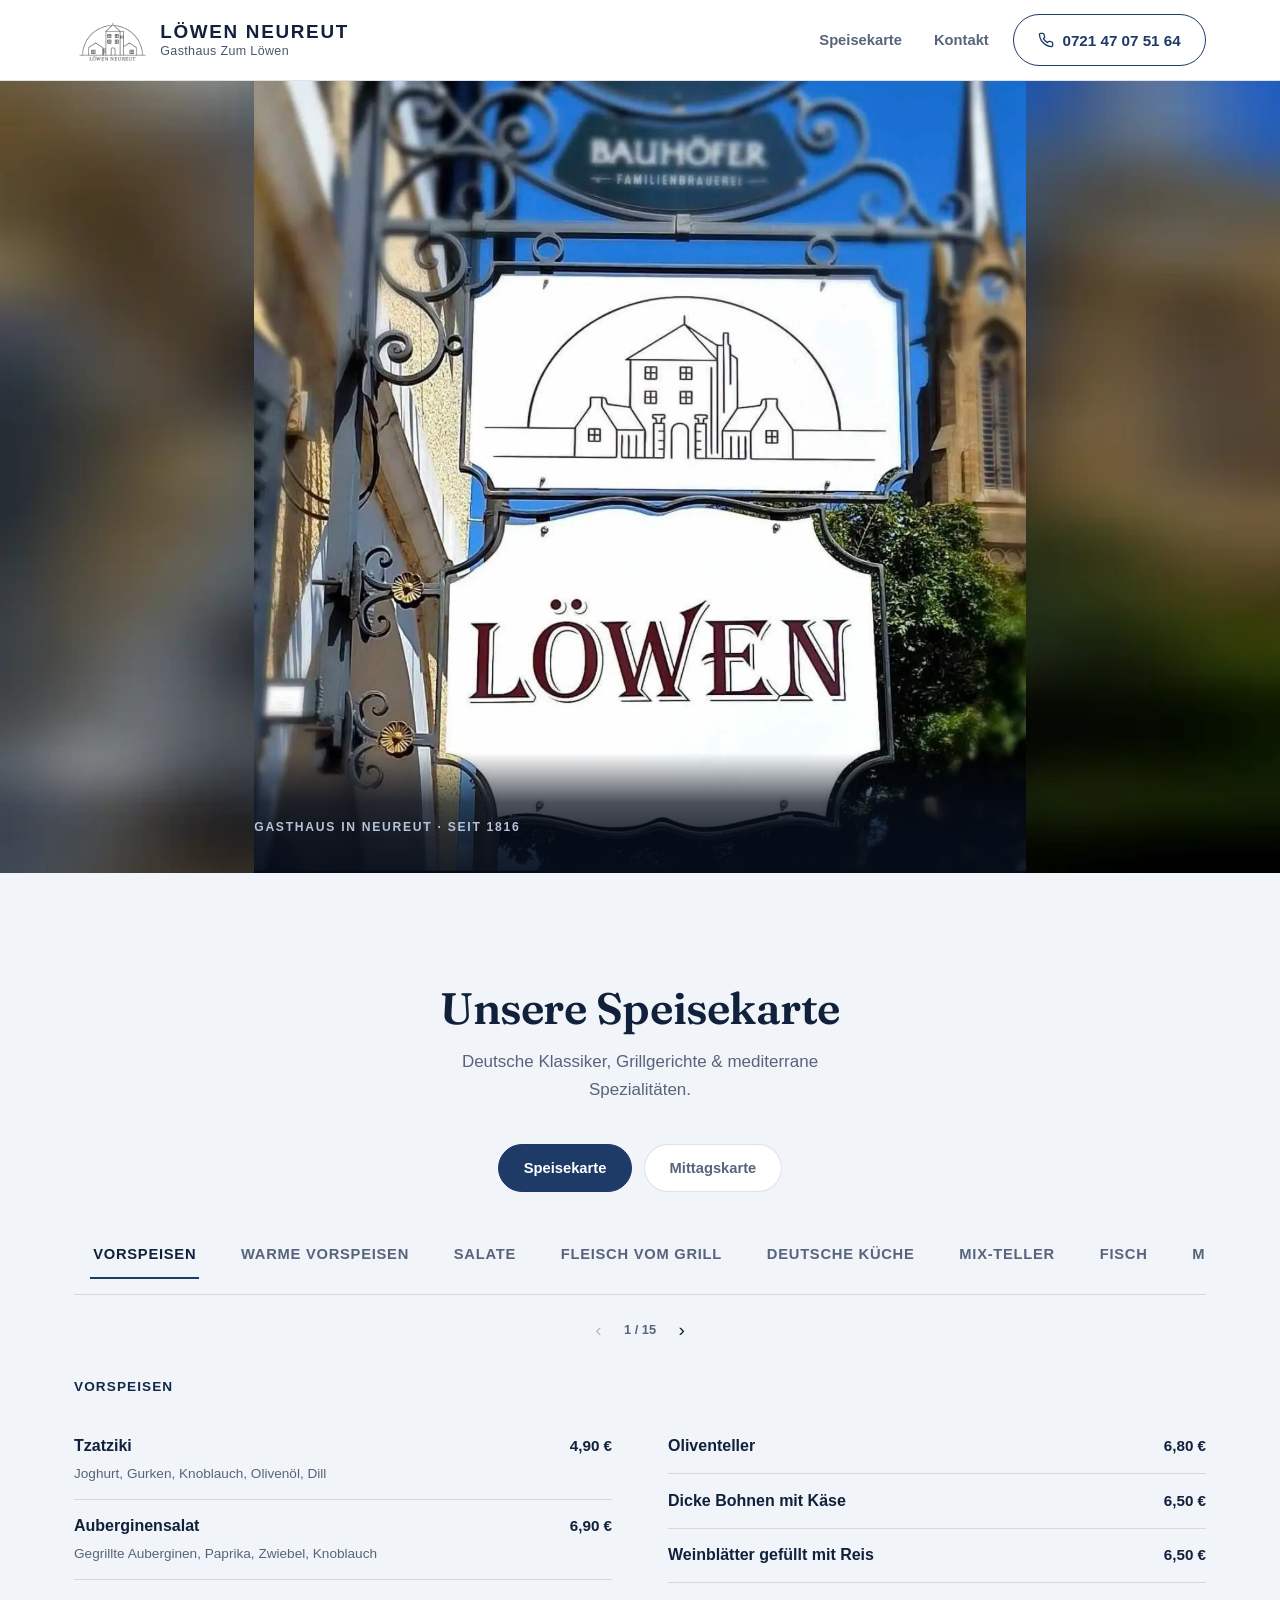
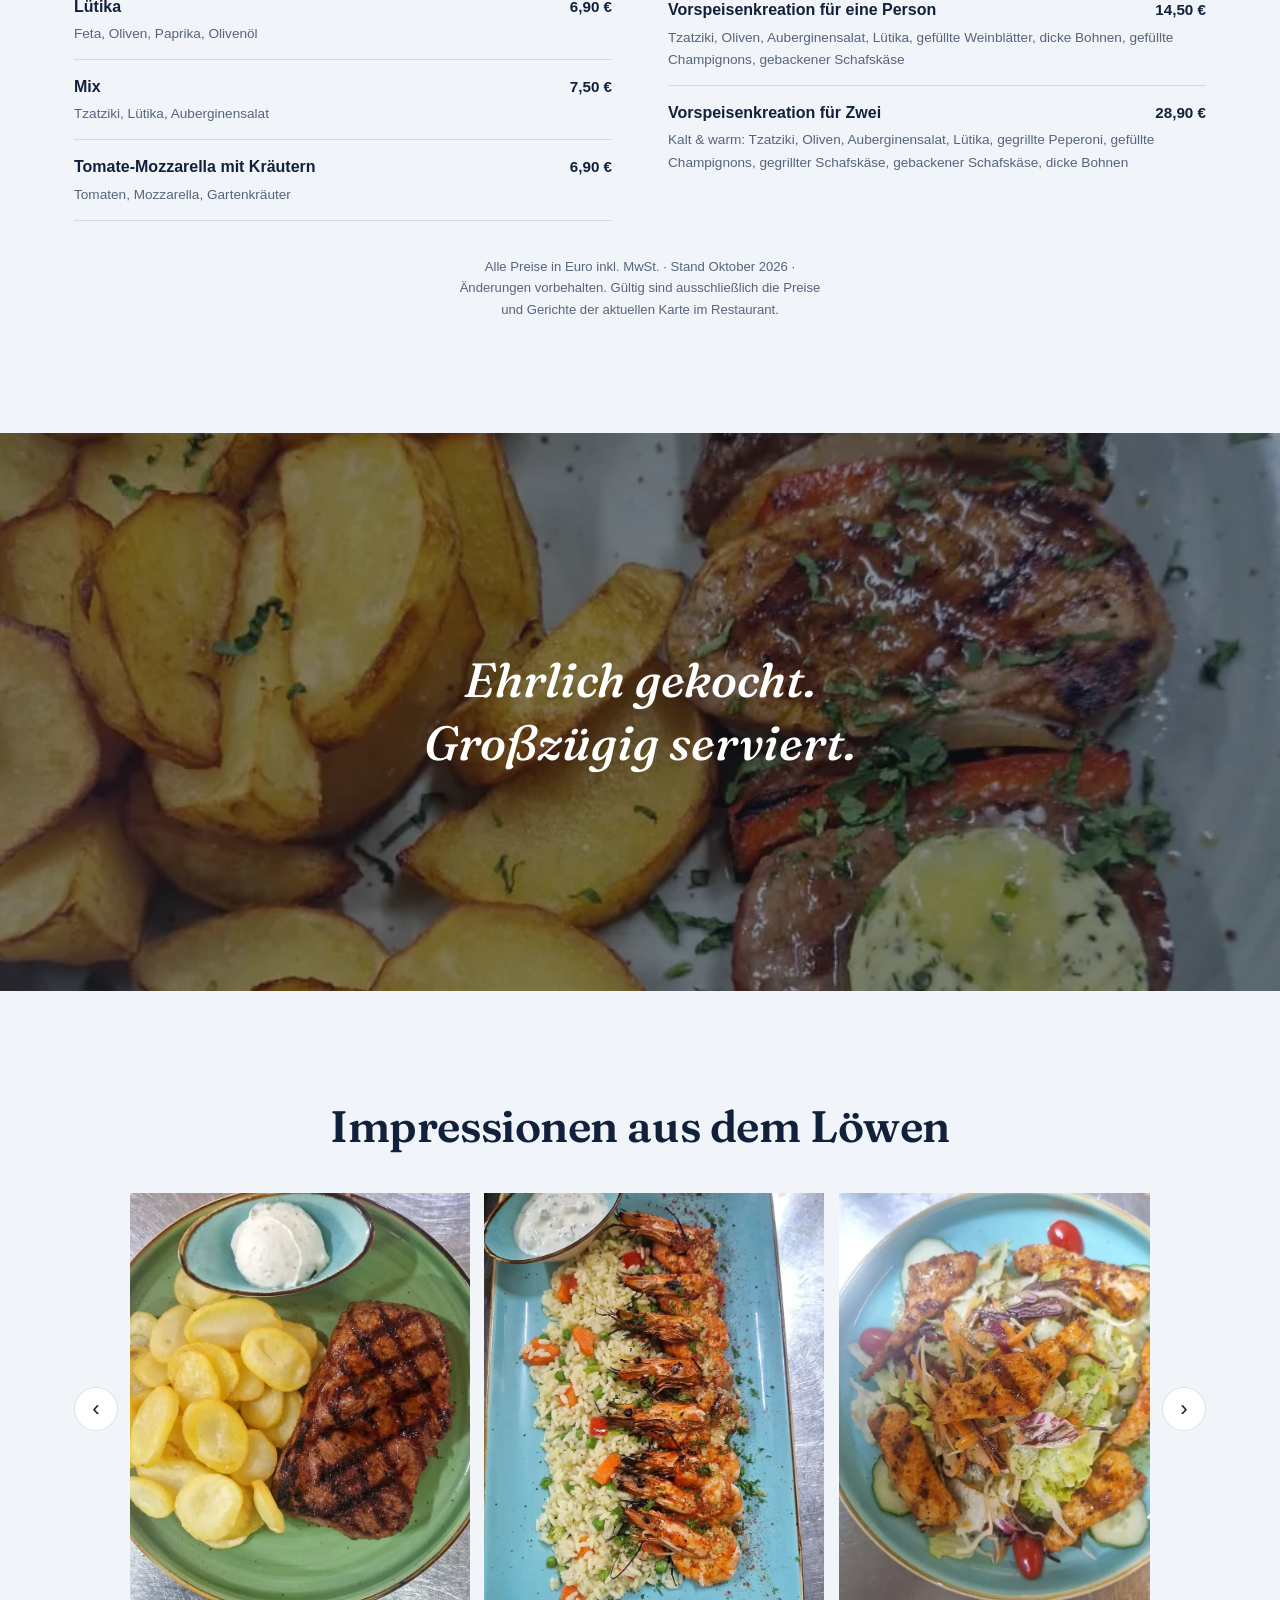
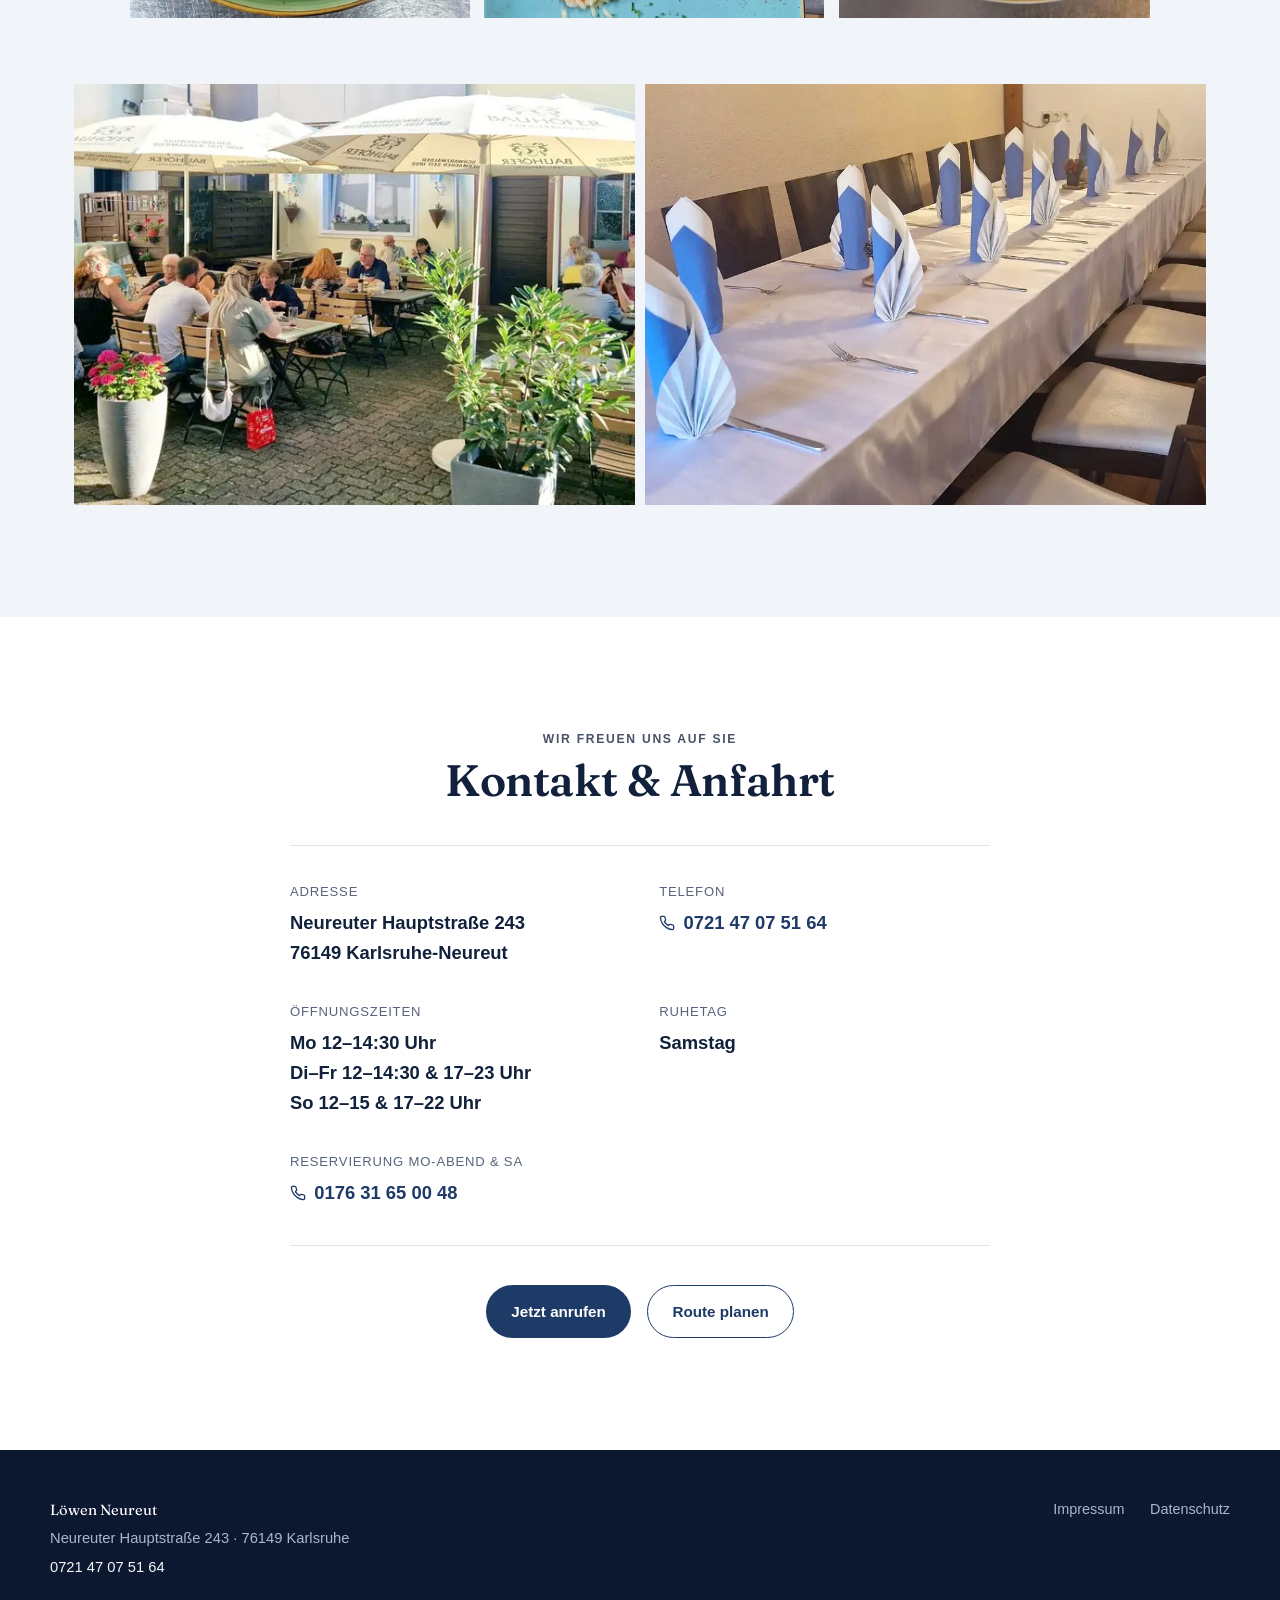
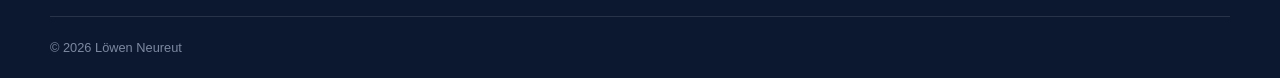
==== index.html @ c8661cd3 "Add private reservation number for Monday evening & Saturday Adds a second contact row in the Kontak" ====
<!doctype html>
<html lang="de">
<head>
<meta charset="UTF-8">
<script>document.documentElement.classList.add('js')</script>
<meta name="viewport" content="width=device-width, initial-scale=1">
<title>Löwen Neureut – Gasthaus Zum Löwen in Karlsruhe</title>
<meta name="description" content="Traditionsgasthaus seit 1816 in Karlsruhe-Neureut: deutsche Hausmannskost & griechisch-mediterrane Grillspezialitäten, gemütlicher Biergarten mit Bauhöfer Bier vom Fass. Neureuter Hauptstraße 243.">
<meta name="theme-color" content="#0b1830">
<meta property="og:type" content="website">
<meta property="og:locale" content="de_DE">
<meta property="og:title" content="Löwen Neureut – Gasthaus Zum Löwen">
<meta property="og:description" content="Traditionsgasthaus seit 1816 in Karlsruhe-Neureut: deutsche Hausmannskost & griechisch-mediterrane Grillspezialitäten.">
<meta property="og:image" content="images/og-image.jpg">
<meta property="og:image:width" content="1200">
<meta property="og:image:height" content="630">
<meta name="twitter:card" content="summary_large_image">
<link rel="icon" href="data:image/svg+xml,%3Csvg xmlns='http://www.w3.org/2000/svg' viewBox='0 0 100 100'%3E%3Ctext y='.9em' font-size='90'%3E%F0%9F%A6%81%3C/text%3E%3C/svg%3E">
<link rel="preload" as="font" type="font/woff2" href="fonts/fraunces-normal.woff2" crossorigin>
<link rel="stylesheet" href="css/style.css">
<script type="application/ld+json">
{
  "@context": "https://schema.org",
  "@type": "Restaurant",
  "name": "Löwen Neureut – Gasthaus Zum Löwen",
  "image": "images/og-image.jpg",
  "servesCuisine": ["German", "Greek", "Mediterranean"],
  "priceRange": "€€",
  "telephone": "+49-721-47075164",
  "address": {
    "@type": "PostalAddress",
    "streetAddress": "Neureuter Hauptstraße 243",
    "postalCode": "76149",
    "addressLocality": "Karlsruhe-Neureut",
    "addressCountry": "DE"
  },
  "openingHoursSpecification": [
    { "@type": "OpeningHoursSpecification", "dayOfWeek": ["Monday"], "opens": "12:00", "closes": "14:30" },
    { "@type": "OpeningHoursSpecification", "dayOfWeek": ["Tuesday","Wednesday","Thursday","Friday"], "opens": "12:00", "closes": "14:30" },
    { "@type": "OpeningHoursSpecification", "dayOfWeek": ["Tuesday","Wednesday","Thursday","Friday"], "opens": "17:00", "closes": "23:00" },
    { "@type": "OpeningHoursSpecification", "dayOfWeek": ["Sunday"], "opens": "12:00", "closes": "15:00" },
    { "@type": "OpeningHoursSpecification", "dayOfWeek": ["Sunday"], "opens": "17:00", "closes": "22:00" }
  ]
}
</script>
</head>
<body>

<a class="skip-link" href="#main">Zum Inhalt springen</a>

<header class="site-header" id="site-header">
  <div class="container header-inner">
    <a href="#top" class="brand">
      <!-- Echtes Logo: images/loewen-neureut-logo.png. Bis es existiert, bleibt
           dieses einfache Löwen-Emblem als Platzhalter sichtbar (js/main.js
           tauscht automatisch, sobald die Datei geladen werden kann). -->
      <span class="logo-mark" id="logo-mark">
        <svg viewBox="0 0 60 60" width="30" height="30" aria-hidden="true">
          <circle cx="30" cy="30" r="26" fill="none" stroke="currentColor" stroke-width="2"/>
          <circle cx="30" cy="30" r="9" fill="currentColor"/>
          <g fill="currentColor">
            <polygon points="30,1 33,10 27,10"/>
            <polygon points="30,59 33,50 27,50"/>
            <polygon points="1,30 10,33 10,27"/>
            <polygon points="59,30 50,33 50,27"/>
            <polygon points="9,9 16,14 12,17"/>
            <polygon points="51,9 44,14 48,17"/>
            <polygon points="9,51 16,46 12,43"/>
            <polygon points="51,51 44,46 48,43"/>
          </g>
        </svg>
      </span>
      <span class="brand-text">
        <span class="brand-name">Löwen Neureut</span>
        <span class="brand-sub">Gasthaus Zum Löwen</span>
      </span>
    </a>
    <nav class="site-nav" aria-label="Hauptnavigation">
      <a href="#speisekarte">Speisekarte</a>
      <a href="#kontakt">Kontakt</a>
    </nav>
    <div class="header-actions">
      <a class="btn btn-outline btn-call" href="tel:+4972147075164">
        <svg viewBox="0 0 24 24" fill="none" stroke="currentColor" stroke-width="2" stroke-linecap="round" stroke-linejoin="round" aria-hidden="true"><path d="M22 16.92v3a2 2 0 0 1-2.18 2 19.79 19.79 0 0 1-8.63-3.07 19.5 19.5 0 0 1-6-6 19.79 19.79 0 0 1-3.07-8.67A2 2 0 0 1 4.11 2h3a2 2 0 0 1 2 1.72c.127.96.361 1.903.7 2.81a2 2 0 0 1-.45 2.11L8.09 9.91a16 16 0 0 0 6 6l1.27-1.27a2 2 0 0 1 2.11-.45c.907.339 1.85.573 2.81.7A2 2 0 0 1 22 16.92z"/></svg>
        0721 47 07 51 64
      </a>
      <button type="button" class="nav-toggle" id="nav-toggle" aria-expanded="false" aria-controls="nav-drawer" aria-label="Menü öffnen">
        <span></span><span></span><span></span>
      </button>
    </div>
  </div>
  <div class="nav-drawer" id="nav-drawer">
    <a href="#speisekarte">Speisekarte</a>
    <a href="#kontakt">Kontakt</a>
    <a class="btn btn-primary" href="tel:+4972147075164">
      <svg viewBox="0 0 24 24" fill="none" stroke="currentColor" stroke-width="2" stroke-linecap="round" stroke-linejoin="round" aria-hidden="true"><path d="M22 16.92v3a2 2 0 0 1-2.18 2 19.79 19.79 0 0 1-8.63-3.07 19.5 19.5 0 0 1-6-6 19.79 19.79 0 0 1-3.07-8.67A2 2 0 0 1 4.11 2h3a2 2 0 0 1 2 1.72c.127.96.361 1.903.7 2.81a2 2 0 0 1-.45 2.11L8.09 9.91a16 16 0 0 0 6 6l1.27-1.27a2 2 0 0 1 2.11-.45c.907.339 1.85.573 2.81.7A2 2 0 0 1 22 16.92z"/></svg>
      0721 47 07 51 64
    </a>
  </div>
</header>

<main id="main">

  <section id="top" class="hero">
    <div class="hero-frame">
      <div class="hero-media">
        <!-- Echtes Bild einsetzen: das schmiedeeiserne Wirtshausschild "Löwen" mit Hausillustration vor blauem Himmel (wie im Chat gezeigt) -->
        <img src="images/hero-schild.webp" alt="Schmiedeeisernes Wirtshausschild „Löwen" mit Hausillustration vor blauem Himmel" loading="eager" fetchpriority="high" data-fallback>
      </div>
      <div class="hero-content container">
        <h1 class="visually-hidden">Löwen Neureut</h1>
        <p class="eyebrow">Gasthaus in Neureut · seit 1816</p>
      </div>
    </div>
  </section>

  <section id="speisekarte" class="section section-soft">
    <div class="container">
      <div class="section-title menu-head center reveal">
        <h2>Unsere Speisekarte</h2>
        <p>Deutsche Klassiker, Grillgerichte &amp; mediterrane Spezialitäten.</p>
      </div>

      <div class="menu-mode reveal">
        <button type="button" class="mode-btn" id="mode-speisekarte" aria-selected="true" data-mode="speisekarte">Speisekarte</button>
        <button type="button" class="mode-btn" id="mode-mittag" aria-selected="false" data-mode="mittag">Mittagskarte</button>
      </div>

      <div id="menu-speisekarte-view" class="reveal">
        <div class="menu-tabs" role="tablist" aria-label="Speisekarten-Kategorien">
          <button role="tab" id="tab-vorspeisen-kalt" aria-controls="panel-vorspeisen-kalt" aria-selected="false" tabindex="-1" class="menu-tab" type="button">Vorspeisen</button>
          <button role="tab" id="tab-vorspeisen-warm" aria-controls="panel-vorspeisen-warm" aria-selected="false" tabindex="-1" class="menu-tab" type="button">Warme Vorspeisen</button>
          <button role="tab" id="tab-salate" aria-controls="panel-salate" aria-selected="false" tabindex="-1" class="menu-tab" type="button">Salate</button>
          <button role="tab" id="tab-grill" aria-controls="panel-grill" aria-selected="false" tabindex="-1" class="menu-tab" type="button">Fleisch vom Grill</button>
          <button role="tab" id="tab-deutsch" aria-controls="panel-deutsch" aria-selected="false" tabindex="-1" class="menu-tab" type="button">Deutsche Küche</button>
          <button role="tab" id="tab-mixteller" aria-controls="panel-mixteller" aria-selected="false" tabindex="-1" class="menu-tab" type="button">Mix-Teller</button>
          <button role="tab" id="tab-fisch" aria-controls="panel-fisch" aria-selected="false" tabindex="-1" class="menu-tab" type="button">Fisch</button>
          <button role="tab" id="tab-mixplatten" aria-controls="panel-mixplatten" aria-selected="false" tabindex="-1" class="menu-tab" type="button">Mix-Platten</button>
          <button role="tab" id="tab-beilagen" aria-controls="panel-beilagen" aria-selected="false" tabindex="-1" class="menu-tab" type="button">Beilagen</button>
          <button role="tab" id="tab-sossen" aria-controls="panel-sossen" aria-selected="false" tabindex="-1" class="menu-tab" type="button">Soßen</button>
          <button role="tab" id="tab-desserts" aria-controls="panel-desserts" aria-selected="false" tabindex="-1" class="menu-tab" type="button">Desserts</button>
          <button role="tab" id="tab-alkoholfrei" aria-controls="panel-alkoholfrei" aria-selected="false" tabindex="-1" class="menu-tab" type="button">Alkoholfreie Getränke</button>
          <button role="tab" id="tab-heisse-getraenke" aria-controls="panel-heisse-getraenke" aria-selected="false" tabindex="-1" class="menu-tab" type="button">Heiße Getränke</button>
          <button role="tab" id="tab-bier-wein" aria-controls="panel-bier-wein" aria-selected="false" tabindex="-1" class="menu-tab" type="button">Bier &amp; Wein</button>
          <button role="tab" id="tab-spirituosen" aria-controls="panel-spirituosen" aria-selected="false" tabindex="-1" class="menu-tab" type="button">Spirituosen &amp; Cocktails</button>
        </div>

        <div class="menu-pager">
          <button type="button" class="pager-btn" data-menu-prev aria-label="Vorherige Kategorie">‹</button>
          <span class="pager-count" data-menu-count>1 / 15</span>
          <button type="button" class="pager-btn" data-menu-next aria-label="Nächste Kategorie">›</button>
        </div>

        <div class="menu-panels">

          <div role="tabpanel" id="panel-vorspeisen-kalt" aria-labelledby="tab-vorspeisen-kalt" class="menu-panel" hidden>
            <h3>Vorspeisen</h3>
            <ul class="dish-list is-long">
              <li class="dish"><div class="dish-row"><span class="dish-name">Tzatziki</span><span class="dish-price">4,90&nbsp;€</span></div><p class="dish-desc">Joghurt, Gurken, Knoblauch, Olivenöl, Dill</p></li>
              <li class="dish"><div class="dish-row"><span class="dish-name">Auberginensalat</span><span class="dish-price">6,90&nbsp;€</span></div><p class="dish-desc">Gegrillte Auberginen, Paprika, Zwiebel, Knoblauch</p></li>
              <li class="dish"><div class="dish-row"><span class="dish-name">Lütika</span><span class="dish-price">6,90&nbsp;€</span></div><p class="dish-desc">Feta, Oliven, Paprika, Olivenöl</p></li>
              <li class="dish"><div class="dish-row"><span class="dish-name">Mix</span><span class="dish-price">7,50&nbsp;€</span></div><p class="dish-desc">Tzatziki, Lütika, Auberginensalat</p></li>
              <li class="dish"><div class="dish-row"><span class="dish-name">Tomate-Mozzarella mit Kräutern</span><span class="dish-price">6,90&nbsp;€</span></div><p class="dish-desc">Tomaten, Mozzarella, Gartenkräuter</p></li>
              <li class="dish"><div class="dish-row"><span class="dish-name">Oliventeller</span><span class="dish-price">6,80&nbsp;€</span></div></li>
              <li class="dish"><div class="dish-row"><span class="dish-name">Dicke Bohnen mit Käse</span><span class="dish-price">6,50&nbsp;€</span></div></li>
              <li class="dish"><div class="dish-row"><span class="dish-name">Weinblätter gefüllt mit Reis</span><span class="dish-price">6,50&nbsp;€</span></div></li>
              <li class="dish"><div class="dish-row"><span class="dish-name">Vorspeisenkreation für eine Person</span><span class="dish-price">14,50&nbsp;€</span></div><p class="dish-desc">Tzatziki, Oliven, Auberginensalat, Lütika, gefüllte Weinblätter, dicke Bohnen, gefüllte Champignons, gebackener Schafskäse</p></li>
              <li class="dish"><div class="dish-row"><span class="dish-name">Vorspeisenkreation für Zwei</span><span class="dish-price">28,90&nbsp;€</span></div><p class="dish-desc">Kalt &amp; warm: Tzatziki, Oliven, Auberginensalat, Lütika, gegrillte Peperoni, gefüllte Champignons, gegrillter Schafskäse, gebackener Schafskäse, dicke Bohnen</p></li>
            </ul>
          </div>

          <div role="tabpanel" id="panel-vorspeisen-warm" aria-labelledby="tab-vorspeisen-warm" class="menu-panel" hidden>
            <h3>Warme Vorspeisen</h3>
            <ul class="dish-list is-long">
              <li class="dish"><div class="dish-row"><span class="dish-name">Gegrillter Schafskäse</span><span class="dish-price">8,90&nbsp;€</span></div><p class="dish-desc">Feta, Zwiebel, Tomate, Gartenkräuter</p></li>
              <li class="dish"><div class="dish-row"><span class="dish-name">Gebackener Schafskäse</span><span class="dish-price">8,90&nbsp;€</span></div><p class="dish-desc">Feta, Salat</p></li>
              <li class="dish"><div class="dish-row"><span class="dish-name">Gegrillte Aubergine</span><span class="dish-price">10,50&nbsp;€</span></div><p class="dish-desc">Aubergine, Olivenöl, Tomate, Käse</p></li>
              <li class="dish"><div class="dish-row"><span class="dish-name">Zucchinipfanne</span><span class="dish-price">6,50&nbsp;€</span></div><p class="dish-desc">Mit Knoblauch</p></li>
              <li class="dish"><div class="dish-row"><span class="dish-name">Gegrillte Peperoni mit Knoblauch</span><span class="dish-price">6,90&nbsp;€</span></div></li>
              <li class="dish"><div class="dish-row"><span class="dish-name">Gefüllte Champignons</span><span class="dish-price">7,50&nbsp;€</span></div><p class="dish-desc">Champignons, Käse</p></li>
              <li class="dish"><div class="dish-row"><span class="dish-name">Gegrillte Champignons</span><span class="dish-price">6,90&nbsp;€</span></div><p class="dish-desc">Champignons, Butter, Petersilie</p></li>
              <li class="dish"><div class="dish-row"><span class="dish-name">Fladenbrot</span><span class="dish-price">2,50&nbsp;€</span></div></li>
              <li class="dish"><div class="dish-row"><span class="dish-name">Knoblauchbrot</span><span class="dish-price">3,50&nbsp;€</span></div></li>
              <li class="dish"><div class="dish-row"><span class="dish-name">Garnelenpfanne</span><span class="dish-price">14,90&nbsp;€</span></div><p class="dish-desc">Garnelen, Kräuterbutter, Knoblauch</p></li>
            </ul>
          </div>

          <div role="tabpanel" id="panel-salate" aria-labelledby="tab-salate" class="menu-panel" hidden>
            <h3>Salate</h3>
            <ul class="dish-list">
              <li class="dish"><div class="dish-row"><span class="dish-name">Schopska-Salat</span><span class="dish-price">11,90&nbsp;€</span></div><p class="dish-desc">Tomaten, Gurken, Feta, Zwiebel, Paprika</p></li>
              <li class="dish"><div class="dish-row"><span class="dish-name">Gyros-Salat</span><span class="dish-price">12,90&nbsp;€</span></div><p class="dish-desc">Gemischter Salat mit Gyros</p></li>
              <li class="dish"><div class="dish-row"><span class="dish-name">Puten-Salat</span><span class="dish-price">13,90&nbsp;€</span></div><p class="dish-desc">Gemischter Salat mit Putenfleisch</p></li>
              <li class="dish"><div class="dish-row"><span class="dish-name">Löwen-Salat</span><span class="dish-price">15,90&nbsp;€</span></div><p class="dish-desc">Gemischter Salat mit Rumpsteak</p></li>
              <li class="dish"><div class="dish-row"><span class="dish-name">Calamari-Salat</span><span class="dish-price">14,50&nbsp;€</span></div><p class="dish-desc">Gemischter Salat mit gebackenen Calamariringen</p></li>
              <li class="dish"><div class="dish-row"><span class="dish-name">Lachsfilet-Salat</span><span class="dish-price">14,50&nbsp;€</span></div><p class="dish-desc">Gemischter Salat mit gegrilltem Lachsfilet</p></li>
              <li class="dish"><div class="dish-row"><span class="dish-name">Beilagen-Salat</span><span class="dish-price">3,50&nbsp;€</span></div><p class="dish-desc">Gemischter Salat</p></li>
            </ul>
          </div>

          <div role="tabpanel" id="panel-grill" aria-labelledby="tab-grill" class="menu-panel" hidden>
            <h3>Fleisch vom Grill</h3>
            <ul class="dish-list is-long">
              <li class="dish"><div class="dish-row"><span class="dish-name">Mixspieß mit Bratkartoffeln</span><span class="dish-price">24,90&nbsp;€</span></div><p class="dish-desc">2 Lenden, 2 Rumpsteaks, Salat</p></li>
              <li class="dish"><div class="dish-row"><span class="dish-name">Löwenspieß mit Gemüsepfanne</span><span class="dish-price">29,90&nbsp;€</span></div><p class="dish-desc">2 Lammkoteletts, 1 Rumpsteak, 2 Lenden, Salat</p></li>
              <li class="dish"><div class="dish-row"><span class="dish-name">Knoblauchspieß mit Pommes</span><span class="dish-price">19,90&nbsp;€</span></div><p class="dish-desc">Schweinefilets mit Knoblauch, Salat</p></li>
              <li class="dish"><div class="dish-row"><span class="dish-name">Bulgarischer Spieß mit Pommes</span><span class="dish-price">20,90&nbsp;€</span></div><p class="dish-desc">Schweinenacken, Paprika, Zwiebel, Salat</p></li>
              <li class="dish"><div class="dish-row"><span class="dish-name">Gyros mit Pommes und Salat</span><span class="dish-price">16,90&nbsp;€</span></div></li>
              <li class="dish"><div class="dish-row"><span class="dish-name">Gyros mit Käsesoße</span><span class="dish-price">17,90&nbsp;€</span></div><p class="dish-desc">Mit Pommes und Salat</p></li>
              <li class="dish"><div class="dish-row"><span class="dish-name">Gyros mit Pfeffersoße</span><span class="dish-price">17,90&nbsp;€</span></div><p class="dish-desc">Mit Nudeln und Salat</p></li>
              <li class="dish"><div class="dish-row"><span class="dish-name">Bifteki mit Pommes und Salat</span><span class="dish-price">17,90&nbsp;€</span></div><p class="dish-desc">Hackfleisch gefüllt mit Schafskäse</p></li>
              <li class="dish"><div class="dish-row"><span class="dish-name">Rinderleber mit Pommes</span><span class="dish-price">15,90&nbsp;€</span></div><p class="dish-desc">Bratensoße, gebratene Zwiebeln, Salat</p></li>
              <li class="dish"><div class="dish-row"><span class="dish-name">Köfte mit Pommes und Salat</span><span class="dish-price">16,90&nbsp;€</span></div><p class="dish-desc">Köfte aus Hackfleisch</p></li>
              <li class="dish"><div class="dish-row"><span class="dish-name">Lammfilets mit grünen Bohnen</span><span class="dish-price">28,90&nbsp;€</span></div><p class="dish-desc">Mit Salat</p></li>
              <li class="dish"><div class="dish-row"><span class="dish-name">Lammkoteletts mit Bratkartoffeln</span><span class="dish-price">28,90&nbsp;€</span></div><p class="dish-desc">Mit Knoblauch und Salat</p></li>
              <li class="dish"><div class="dish-row"><span class="dish-name">Lammhaxe mit Bratkartoffeln</span><span class="dish-price">19,90&nbsp;€</span></div><p class="dish-desc">Grüne oder dicke Bohnen, Salat</p></li>
              <li class="dish"><div class="dish-row"><span class="dish-name">Schweinefilets mit Pfeffersoße</span><span class="dish-price">19,90&nbsp;€</span></div><p class="dish-desc">Mit Pommes und Salat</p></li>
              <li class="dish"><div class="dish-row"><span class="dish-name">Schweinespießchen mit Pommes</span><span class="dish-price">16,90&nbsp;€</span></div><p class="dish-desc">Und Salat</p></li>
            </ul>
          </div>

          <div role="tabpanel" id="panel-deutsch" aria-labelledby="tab-deutsch" class="menu-panel" hidden>
            <h3>Deutsche Küche</h3>
            <ul class="dish-list">
              <li class="dish"><div class="dish-row"><span class="dish-name">Putenschnitzel</span><span class="dish-price">17,90&nbsp;€</span></div><p class="dish-desc">Bratensoße, Pommes, Salat</p></li>
              <li class="dish"><div class="dish-row"><span class="dish-name">Schweineschnitzel</span><span class="dish-price">16,90&nbsp;€</span></div><p class="dish-desc">Bratensoße, Pommes, Salat</p></li>
              <li class="dish"><div class="dish-row"><span class="dish-name">Putensteak</span><span class="dish-price">18,90&nbsp;€</span></div><p class="dish-desc">Pommes, Salat, Kräuterbutter oder Käsesoße</p></li>
              <li class="dish"><div class="dish-row"><span class="dish-name">Schweinenackensteak</span><span class="dish-price">16,90&nbsp;€</span></div><p class="dish-desc">Pommes, Salat</p></li>
              <li class="dish"><div class="dish-row"><span class="dish-name">Rumpsteak 250 g</span><span class="dish-price">29,90&nbsp;€</span></div><p class="dish-desc">Gemüsepfanne, Pfeffersoße, Salat</p></li>
              <li class="dish"><div class="dish-row"><span class="dish-name">Rumpsteak 250 g</span><span class="dish-price">28,90&nbsp;€</span></div><p class="dish-desc">Bratkartoffeln, gebratene Zwiebeln, Salat</p></li>
            </ul>
          </div>

          <div role="tabpanel" id="panel-mixteller" aria-labelledby="tab-mixteller" class="menu-panel" hidden>
            <h3>Mix-Teller vom Grill</h3>
            <ul class="dish-list">
              <li class="dish"><div class="dish-row"><span class="dish-name">Mix-Teller 1</span><span class="dish-price">23,90&nbsp;€</span></div><p class="dish-desc">Gyros, Rumpsteak, Lammkoteletts, Lenden, Pommes oder Reis, Salat</p></li>
              <li class="dish"><div class="dish-row"><span class="dish-name">Mix-Teller 2</span><span class="dish-price">19,90&nbsp;€</span></div><p class="dish-desc">Gyros, Spieß, Köfte, Schweinesteak, Pommes oder Reis, Salat</p></li>
              <li class="dish"><div class="dish-row"><span class="dish-name">Mix-Teller 3</span><span class="dish-price">20,90&nbsp;€</span></div><p class="dish-desc">Gyros, Putensteak, Bifteki, Lenden, Pommes oder Reis, Salat</p></li>
              <li class="dish"><div class="dish-row"><span class="dish-name">Mix-Teller 4</span><span class="dish-price">18,90&nbsp;€</span></div><p class="dish-desc">Gyros, Schweinesteak, Köfte, Leber, Pommes oder Reis, Salat</p></li>
              <li class="dish"><div class="dish-row"><span class="dish-name">Mix-Teller 5</span><span class="dish-price">17,90&nbsp;€</span></div><p class="dish-desc">Gyros, Spieß, Bifteki, Pommes oder Reis, Salat</p></li>
              <li class="dish"><div class="dish-row"><span class="dish-name">Grillteller</span><span class="dish-price">24,50&nbsp;€</span></div><p class="dish-desc">Verschiedene Fleischsorten: Spieß, Schweinenackensteak, Köfte, Schweinesteak, Putensteak</p></li>
            </ul>
          </div>

          <div role="tabpanel" id="panel-fisch" aria-labelledby="tab-fisch" class="menu-panel" hidden>
            <h3>Fisch vom Grill</h3>
            <ul class="dish-list is-long">
              <li class="dish"><div class="dish-row"><span class="dish-name">Garnelen</span><span class="dish-price">23,90&nbsp;€</span></div><p class="dish-desc">Gemüsereis, Salat</p></li>
              <li class="dish"><div class="dish-row"><span class="dish-name">Calamari gebacken</span><span class="dish-price">18,90&nbsp;€</span></div><p class="dish-desc">Gemüsereis, Salat</p></li>
              <li class="dish"><div class="dish-row"><span class="dish-name">Calamari gegrillt</span><span class="dish-price">18,90&nbsp;€</span></div><p class="dish-desc">Gemüsereis, Salat</p></li>
              <li class="dish"><div class="dish-row"><span class="dish-name">Doradenfilet</span><span class="dish-price">21,90&nbsp;€</span></div><p class="dish-desc">Gemüsereis, Salat</p></li>
              <li class="dish"><div class="dish-row"><span class="dish-name">Lachsfilet</span><span class="dish-price">19,90&nbsp;€</span></div><p class="dish-desc">Nudeln, Gartenkräuter, Salat</p></li>
              <li class="dish"><div class="dish-row"><span class="dish-name">Zanderfilet</span><span class="dish-price">18,90&nbsp;€</span></div><p class="dish-desc">Gemüsereis, Salat</p></li>
              <li class="dish"><div class="dish-row"><span class="dish-name">Rotbarschfilet</span><span class="dish-price">18,90&nbsp;€</span></div><p class="dish-desc">Gemüsereis, Salat</p></li>
              <li class="dish"><div class="dish-row"><span class="dish-name">Meeresplatte für 2 Personen</span><span class="dish-price">58,00&nbsp;€</span></div><p class="dish-desc">Calamariringe, 2 Doradenfilets, 2 Zanderfilets, Garnelen, Lachsfilet, Tzatziki, Gemüsereis, Salat</p></li>
            </ul>
          </div>

          <div role="tabpanel" id="panel-mixplatten" aria-labelledby="tab-mixplatten" class="menu-panel" hidden>
            <h3>Mix-Platten vom Grill</h3>
            <ul class="dish-list">
              <li class="dish"><div class="dish-row"><span class="dish-name">Mix-Platte 1</span><span class="dish-price">52,00&nbsp;€</span></div><p class="dish-desc">Gyros, 2 Schweinesteaks, 2 Putensteaks, 2 Rumpsteaks, gegrillte Peperoni, Pommes, Reis, Salat</p></li>
              <li class="dish"><div class="dish-row"><span class="dish-name">Mix-Platte 2</span><span class="dish-price">48,00&nbsp;€</span></div><p class="dish-desc">Gyros, 2 Köfte, 2 Bifteki, 2 Schweinesteaks, gegrillte Peperoni, Pommes, Reis, Salat</p></li>
              <li class="dish"><div class="dish-row"><span class="dish-name">Mix-Platte 3</span><span class="dish-price">56,00&nbsp;€</span></div><p class="dish-desc">Gyros, 2 große Spieße, 2 Hacksteaks, gegrillter Schafskäse, Peperoni, Pommes, Reis, Salat</p></li>
            </ul>
          </div>

          <div role="tabpanel" id="panel-beilagen" aria-labelledby="tab-beilagen" class="menu-panel" hidden>
            <h3>Beilagen</h3>
            <ul class="dish-list">
              <li class="dish"><div class="dish-row"><span class="dish-name">Pommes</span><span class="dish-price">3,50&nbsp;€</span></div></li>
              <li class="dish"><div class="dish-row"><span class="dish-name">Kroketten</span><span class="dish-price">3,50&nbsp;€</span></div></li>
              <li class="dish"><div class="dish-row"><span class="dish-name">Gemüsereis</span><span class="dish-price">3,50&nbsp;€</span></div></li>
              <li class="dish"><div class="dish-row"><span class="dish-name">Bandnudeln</span><span class="dish-price">3,50&nbsp;€</span></div></li>
              <li class="dish"><div class="dish-row"><span class="dish-name">Gemüsepfanne</span><span class="dish-price">4,50&nbsp;€</span></div></li>
            </ul>
          </div>

          <div role="tabpanel" id="panel-sossen" aria-labelledby="tab-sossen" class="menu-panel" hidden>
            <h3>Soßen</h3>
            <ul class="dish-list">
              <li class="dish"><div class="dish-row"><span class="dish-name">Pfeffersoße</span><span class="dish-price">2,00&nbsp;€</span></div></li>
              <li class="dish"><div class="dish-row"><span class="dish-name">Käsesoße</span><span class="dish-price">2,00&nbsp;€</span></div></li>
              <li class="dish"><div class="dish-row"><span class="dish-name">Bratensoße</span><span class="dish-price">2,00&nbsp;€</span></div></li>
            </ul>
          </div>

          <div role="tabpanel" id="panel-desserts" aria-labelledby="tab-desserts" class="menu-panel" hidden>
            <h3>Desserts</h3>
            <ul class="dish-list">
              <li class="dish"><div class="dish-row"><span class="dish-name">Gemischtes Eis</span><span class="dish-price">4,50&nbsp;€</span></div></li>
              <li class="dish"><div class="dish-row"><span class="dish-name">Gemischtes Eis mit Sahne</span><span class="dish-price">5,50&nbsp;€</span></div></li>
              <li class="dish"><div class="dish-row"><span class="dish-name">Schokokuss mit Sahne</span><span class="dish-price">5,50&nbsp;€</span></div><p class="dish-desc">Vanilleeis, heiße Schokosoße</p></li>
              <li class="dish"><div class="dish-row"><span class="dish-name">Karamell mit Sahne</span><span class="dish-price">5,50&nbsp;€</span></div><p class="dish-desc">Vanilleeis, heiße Karamellsoße</p></li>
              <li class="dish"><div class="dish-row"><span class="dish-name">Schokoladen-Soufflé mit Vanilleeis</span><span class="dish-price">5,90&nbsp;€</span></div></li>
              <li class="dish"><div class="dish-row"><span class="dish-name">Kadayıf (Ekmek)</span><span class="dish-price">5,90&nbsp;€</span></div><p class="dish-desc">Kadayıf mit Walnüssen</p></li>
            </ul>
          </div>

          <div role="tabpanel" id="panel-alkoholfrei" aria-labelledby="tab-alkoholfrei" class="menu-panel" hidden>
            <h3>Alkoholfreie Getränke</h3>
            <ul class="dish-list is-long">
              <li class="dish"><div class="dish-row"><span class="dish-name">Coca-Cola</span><span class="dish-price dish-price-multi">0,2&nbsp;l 2,40&nbsp;€ · 0,4&nbsp;l 4,20&nbsp;€</span></div></li>
              <li class="dish"><div class="dish-row"><span class="dish-name">Coca-Cola Zero</span><span class="dish-price dish-price-multi">0,2&nbsp;l 2,40&nbsp;€ · 0,4&nbsp;l 4,20&nbsp;€</span></div></li>
              <li class="dish"><div class="dish-row"><span class="dish-name">Fanta</span><span class="dish-price dish-price-multi">0,2&nbsp;l 2,40&nbsp;€ · 0,4&nbsp;l 4,20&nbsp;€</span></div></li>
              <li class="dish"><div class="dish-row"><span class="dish-name">Sprite</span><span class="dish-price dish-price-multi">0,2&nbsp;l 2,40&nbsp;€ · 0,4&nbsp;l 4,20&nbsp;€</span></div></li>
              <li class="dish"><div class="dish-row"><span class="dish-name">Paulaner Spezi</span><span class="dish-price">0,5&nbsp;l 3,80&nbsp;€</span></div></li>
              <li class="dish"><div class="dish-row"><span class="dish-name">Apfelsaftschorle</span><span class="dish-price">0,4&nbsp;l 3,60&nbsp;€</span></div></li>
              <li class="dish"><div class="dish-row"><span class="dish-name">Orangensaft</span><span class="dish-price">0,4&nbsp;l 4,20&nbsp;€</span></div></li>
              <li class="dish"><div class="dish-row"><span class="dish-name">Johannisbeerschorle</span><span class="dish-price">0,4&nbsp;l 3,60&nbsp;€</span></div></li>
              <li class="dish"><div class="dish-row"><span class="dish-name">Stilles Wasser</span><span class="dish-price dish-price-multi">0,5&nbsp;l 3,50&nbsp;€ · 0,7&nbsp;l 5,30&nbsp;€</span></div></li>
              <li class="dish"><div class="dish-row"><span class="dish-name">Mineralwasser</span><span class="dish-price dish-price-multi">0,5&nbsp;l 3,50&nbsp;€ · 0,7&nbsp;l 5,30&nbsp;€</span></div></li>
            </ul>
          </div>

          <div role="tabpanel" id="panel-heisse-getraenke" aria-labelledby="tab-heisse-getraenke" class="menu-panel" hidden>
            <h3>Heiße Getränke</h3>
            <ul class="dish-list">
              <li class="dish"><div class="dish-row"><span class="dish-name">Espresso</span><span class="dish-price">2,60&nbsp;€</span></div></li>
              <li class="dish"><div class="dish-row"><span class="dish-name">Cappuccino</span><span class="dish-price">3,20&nbsp;€</span></div></li>
              <li class="dish"><div class="dish-row"><span class="dish-name">Affogato</span><span class="dish-price">4,20&nbsp;€</span></div><p class="dish-desc">Espresso mit Vanilleeis</p></li>
              <li class="dish"><div class="dish-row"><span class="dish-name">Tee (verschiedene Sorten)</span><span class="dish-price">2,50&nbsp;€</span></div></li>
              <li class="dish"><div class="dish-row"><span class="dish-name">Heiße Schokolade</span><span class="dish-price">3,50&nbsp;€</span></div></li>
            </ul>
          </div>

          <div role="tabpanel" id="panel-bier-wein" aria-labelledby="tab-bier-wein" class="menu-panel" hidden>
            <h3>Bier &amp; Wein</h3>
            <h4>Offene Weine</h4>
            <ul class="dish-list is-long">
              <li class="dish"><div class="dish-row"><span class="dish-name">Prosecco</span><span class="dish-price">0,1&nbsp;l 4,20&nbsp;€</span></div></li>
              <li class="dish"><div class="dish-row"><span class="dish-name">Spätburgunder</span><span class="dish-price dish-price-multi">0,1&nbsp;l 3,50&nbsp;€ · 0,25&nbsp;l 6,90&nbsp;€</span></div><p class="dish-desc">Rotwein, Oberkircher</p></li>
              <li class="dish"><div class="dish-row"><span class="dish-name">Dornfelder</span><span class="dish-price dish-price-multi">0,1&nbsp;l 3,50&nbsp;€ · 0,25&nbsp;l 6,90&nbsp;€</span></div><p class="dish-desc">Rotwein, Oberkircher</p></li>
              <li class="dish"><div class="dish-row"><span class="dish-name">Weisser Burgunder</span><span class="dish-price dish-price-multi">0,1&nbsp;l 3,50&nbsp;€ · 0,25&nbsp;l 6,90&nbsp;€</span></div><p class="dish-desc">Weißwein, Oberkircher</p></li>
              <li class="dish"><div class="dish-row"><span class="dish-name">Grauer Burgunder</span><span class="dish-price dish-price-multi">0,1&nbsp;l 3,50&nbsp;€ · 0,25&nbsp;l 6,90&nbsp;€</span></div><p class="dish-desc">Weißwein, Oberkircher</p></li>
              <li class="dish"><div class="dish-row"><span class="dish-name">Riesling</span><span class="dish-price dish-price-multi">0,1&nbsp;l 3,50&nbsp;€ · 0,25&nbsp;l 6,90&nbsp;€</span></div><p class="dish-desc">Weißwein, Oberkircher</p></li>
              <li class="dish"><div class="dish-row"><span class="dish-name">Rosewein</span><span class="dish-price dish-price-multi">0,1&nbsp;l 3,50&nbsp;€ · 0,25&nbsp;l 6,90&nbsp;€</span></div><p class="dish-desc">Oberkircher</p></li>
            </ul>
            <h4>Weinschorle</h4>
            <ul class="dish-list">
              <li class="dish"><div class="dish-row"><span class="dish-name">Rotweinschorle</span><span class="dish-price">0,25&nbsp;l 4,50&nbsp;€</span></div></li>
              <li class="dish"><div class="dish-row"><span class="dish-name">Weißweinschorle</span><span class="dish-price">0,25&nbsp;l 4,50&nbsp;€</span></div></li>
              <li class="dish"><div class="dish-row"><span class="dish-name">Roséschorle</span><span class="dish-price">0,25&nbsp;l 4,50&nbsp;€</span></div></li>
              <li class="dish"><div class="dish-row"><span class="dish-name">Rieslingschorle</span><span class="dish-price">0,25&nbsp;l 4,50&nbsp;€</span></div></li>
            </ul>
            <h4>Bier vom Fass</h4>
            <ul class="dish-list">
              <li class="dish"><div class="dish-row"><span class="dish-name">Hefeweizen</span><span class="dish-price dish-price-multi">0,3&nbsp;l 3,90&nbsp;€ · 0,5&nbsp;l 5,20&nbsp;€</span></div></li>
              <li class="dish"><div class="dish-row"><span class="dish-name">Pils</span><span class="dish-price dish-price-multi">0,3&nbsp;l 3,90&nbsp;€ · 0,5&nbsp;l 5,20&nbsp;€</span></div></li>
              <li class="dish"><div class="dish-row"><span class="dish-name">Helles</span><span class="dish-price dish-price-multi">0,3&nbsp;l 3,90&nbsp;€ · 0,5&nbsp;l 5,20&nbsp;€</span></div></li>
              <li class="dish"><div class="dish-row"><span class="dish-name">Sportweizen</span><span class="dish-price dish-price-multi">0,3&nbsp;l 3,90&nbsp;€ · 0,5&nbsp;l 5,20&nbsp;€</span></div><p class="dish-desc">Alkoholfrei</p></li>
              <li class="dish"><div class="dish-row"><span class="dish-name">Radler</span><span class="dish-price dish-price-multi">0,3&nbsp;l 3,90&nbsp;€ · 0,5&nbsp;l 5,20&nbsp;€</span></div></li>
            </ul>
          </div>

          <div role="tabpanel" id="panel-spirituosen" aria-labelledby="tab-spirituosen" class="menu-panel" hidden>
            <h3>Spirituosen &amp; Cocktails</h3>
            <h4>Spirituosen</h4>
            <ul class="dish-list">
              <li class="dish"><div class="dish-row"><span class="dish-name">Johnnie Walker</span><span class="dish-price">4&nbsp;cl 3,80&nbsp;€</span></div></li>
              <li class="dish"><div class="dish-row"><span class="dish-name">Jägermeister</span><span class="dish-price">2&nbsp;cl 2,60&nbsp;€</span></div></li>
              <li class="dish"><div class="dish-row"><span class="dish-name">Ramazzotti</span><span class="dish-price">4&nbsp;cl 3,80&nbsp;€</span></div></li>
              <li class="dish"><div class="dish-row"><span class="dish-name">Obstbrand</span><span class="dish-price">4&nbsp;cl 3,80&nbsp;€</span></div></li>
              <li class="dish"><div class="dish-row"><span class="dish-name">Baileys</span><span class="dish-price">4&nbsp;cl 3,80&nbsp;€</span></div></li>
              <li class="dish"><div class="dish-row"><span class="dish-name">Ouzo</span><span class="dish-price">4&nbsp;cl 3,80&nbsp;€</span></div></li>
            </ul>
            <h4>Cocktails</h4>
            <ul class="dish-list">
              <li class="dish"><div class="dish-row"><span class="dish-name">Aperol Spritz</span><span class="dish-price">6,80&nbsp;€</span></div></li>
            </ul>
          </div>

        </div>
      </div>

      <div id="menu-mittag-view" class="reveal" hidden>
        <p class="panel-note center">Nur mittags, Montag–Freitag 12:00–14:30 Uhr.</p>
        <ul class="dish-list is-long">
          <li class="dish"><div class="dish-row"><span class="dish-name">Rinderleber</span><span class="dish-price">9,90&nbsp;€</span></div><p class="dish-desc">Bratensoße, Pommes</p></li>
          <li class="dish"><div class="dish-row"><span class="dish-name">Schnitzel</span><span class="dish-price">10,90&nbsp;€</span></div><p class="dish-desc">Bratensoße, Pommes</p></li>
          <li class="dish"><div class="dish-row"><span class="dish-name">Hacksteak</span><span class="dish-price">9,90&nbsp;€</span></div><p class="dish-desc">Pommes</p></li>
          <li class="dish"><div class="dish-row"><span class="dish-name">Gyros-Salat</span><span class="dish-price">9,90&nbsp;€</span></div></li>
          <li class="dish"><div class="dish-row"><span class="dish-name">Rotbarschfilet</span><span class="dish-price">12,90&nbsp;€</span></div><p class="dish-desc">Gemüsereis</p></li>
          <li class="dish"><div class="dish-row"><span class="dish-name">Bauernspieß</span><span class="dish-price">10,90&nbsp;€</span></div><p class="dish-desc">Pommes</p></li>
          <li class="dish"><div class="dish-row"><span class="dish-name">Gyros</span><span class="dish-price">10,90&nbsp;€</span></div><p class="dish-desc">Pommes</p></li>
          <li class="dish"><div class="dish-row"><span class="dish-name">Putensalat</span><span class="dish-price">9,90&nbsp;€</span></div></li>
          <li class="dish"><div class="dish-row"><span class="dish-name">Putensteak</span><span class="dish-price">11,90&nbsp;€</span></div><p class="dish-desc">Kräuterbutter, Pommes</p></li>
          <li class="dish"><div class="dish-row"><span class="dish-name">Bifteki</span><span class="dish-price">10,90&nbsp;€</span></div><p class="dish-desc">Pommes</p></li>
          <li class="dish"><div class="dish-row"><span class="dish-name">Knoblauchspieß</span><span class="dish-price">12,90&nbsp;€</span></div><p class="dish-desc">Pommes</p></li>
          <li class="dish"><div class="dish-row"><span class="dish-name">Schweinelenden</span><span class="dish-price">12,90&nbsp;€</span></div><p class="dish-desc">Nudeln, Pfeffersoße</p></li>
          <li class="dish"><div class="dish-row"><span class="dish-name">Schweinenackensteak</span><span class="dish-price">10,90&nbsp;€</span></div><p class="dish-desc">Pommes</p></li>
          <li class="dish"><div class="dish-row"><span class="dish-name">Zanderfilet</span><span class="dish-price">13,90&nbsp;€</span></div><p class="dish-desc">Gemüsereis</p></li>
          <li class="dish"><div class="dish-row"><span class="dish-name">Putenschnitzel</span><span class="dish-price">11,90&nbsp;€</span></div><p class="dish-desc">Pommes, Bratensoße</p></li>
          <li class="dish"><div class="dish-row"><span class="dish-name">Lachsfilet</span><span class="dish-price">13,90&nbsp;€</span></div><p class="dish-desc">Nudeln, Gartenkräuter</p></li>
          <li class="dish"><div class="dish-row"><span class="dish-name">Gyros</span><span class="dish-price">11,50&nbsp;€</span></div><p class="dish-desc">Nudeln, Käsesoße oder Pfeffersoße</p></li>
        </ul>
      </div>

      <p class="menu-note reveal">Alle Preise in Euro inkl. MwSt. · Stand Oktober 2026 · Änderungen vorbehalten. Gültig sind ausschließlich die Preise und Gerichte der aktuellen Karte im Restaurant.</p>
    </div>
  </section>

  <section class="food-break reveal">
    <div class="food-break-media">
      <!-- Echtes Bild einsetzen: starkes Foto eines Gerichts (z. B. Grillteller) oder des Restaurants, Querformat -->
      <img src="images/grillteller.webp" alt="Gegrillter Grillteller mit Tzatziki, Pommes und Zitrone" loading="lazy" data-fallback>
    </div>
    <blockquote>Ehrlich gekocht.<br>Großzügig serviert.</blockquote>
  </section>

  <section class="section section-soft reveal">
    <div class="container">
      <div class="section-title center">
        <h2>Impressionen aus dem Löwen</h2>
      </div>
      <div class="carousel">
        <button type="button" class="carousel-btn" data-carousel-prev aria-label="Zurück">‹</button>
        <div class="carousel-track" data-carousel-track>
          <figure class="carousel-item">
            <img src="images/galerie-steak.webp" alt="Rumpsteak mit Kräuterbutter und Bratkartoffeln" loading="lazy" data-fallback>
          </figure>
          <figure class="carousel-item">
            <img src="images/galerie-garnelen.webp" alt="Gegrillte Garnelen mit Gemüsereis" loading="lazy" data-fallback>
          </figure>
          <figure class="carousel-item">
            <img src="images/galerie-haehnchen-salat.webp" alt="Hähnchen-Salat mit frischem Gemüse" loading="lazy" data-fallback>
          </figure>
          <figure class="carousel-item">
            <img src="images/galerie-lammkoteletts.webp" alt="Lammkoteletts mit gegrilltem Gemüse" loading="lazy" data-fallback>
          </figure>
          <figure class="carousel-item">
            <img src="images/galerie-fisch.webp" alt="Gegrilltes Fischfilet mit Gemüsereis und Zitrone" loading="lazy" data-fallback>
          </figure>
          <figure class="carousel-item">
            <img src="images/galerie-medaillons.webp" alt="Schweinemedaillons mit Kräuterbutter und Bratkartoffeln" loading="lazy" data-fallback>
          </figure>
          <figure class="carousel-item">
            <img src="images/galerie-auberginen.webp" alt="Gegrillte Aubergine mit Käse und Fladenbrot" loading="lazy" data-fallback>
          </figure>
          <figure class="carousel-item">
            <img src="images/galerie-gyros.webp" alt="Gyros-Teller mit Pommes" loading="lazy" data-fallback>
          </figure>
          <figure class="carousel-item">
            <img src="images/galerie-calamari.webp" alt="Calamari mit Gemüsereis und Zitrone" loading="lazy" data-fallback>
          </figure>
        </div>
        <button type="button" class="carousel-btn" data-carousel-next aria-label="Weiter">›</button>
      </div>

      <div class="atmosphere-strip">
        <div class="atmosphere-strip-media">
          <img src="images/galerie-terrasse.webp" alt="Gäste auf der sonnigen Terrasse am Abend" loading="lazy" data-fallback>
        </div>
        <div class="atmosphere-strip-media">
          <img src="images/galerie-stube.webp" alt="Gemütlich eingedeckte Gaststube im Löwen" loading="lazy" data-fallback>
        </div>
      </div>
    </div>
  </section>

  <section id="kontakt" class="section">
    <div class="container">
      <div class="section-title center reveal">
        <p class="eyebrow">Wir freuen uns auf Sie</p>
        <h2>Kontakt &amp; Anfahrt</h2>
      </div>

      <div class="contact-card reveal">
        <ul class="contact-facts">
          <li>
            <span class="label">Adresse</span>
            <span class="value">Neureuter Hauptstraße 243<br>76149 Karlsruhe-Neureut</span>
          </li>
          <li>
            <span class="label">Telefon</span>
            <span class="value">
              <a href="tel:+4972147075164">
                <svg viewBox="0 0 24 24" fill="none" stroke="currentColor" stroke-width="2" stroke-linecap="round" stroke-linejoin="round" aria-hidden="true"><path d="M22 16.92v3a2 2 0 0 1-2.18 2 19.79 19.79 0 0 1-8.63-3.07 19.5 19.5 0 0 1-6-6 19.79 19.79 0 0 1-3.07-8.67A2 2 0 0 1 4.11 2h3a2 2 0 0 1 2 1.72c.127.96.361 1.903.7 2.81a2 2 0 0 1-.45 2.11L8.09 9.91a16 16 0 0 0 6 6l1.27-1.27a2 2 0 0 1 2.11-.45c.907.339 1.85.573 2.81.7A2 2 0 0 1 22 16.92z"/></svg>
                0721 47 07 51 64
              </a>
            </span>
          </li>
          <li>
            <span class="label">Öffnungszeiten</span>
            <span class="value">Mo 12–14:30 Uhr<br>Di–Fr 12–14:30 &amp; 17–23 Uhr<br>So 12–15 &amp; 17–22 Uhr</span>
          </li>
          <li>
            <span class="label">Ruhetag</span>
            <span class="value">Samstag</span>
          </li>
          <li>
            <span class="label">Reservierung Mo-Abend &amp; Sa</span>
            <span class="value">
              <a href="tel:+4917631650048">
                <svg viewBox="0 0 24 24" fill="none" stroke="currentColor" stroke-width="2" stroke-linecap="round" stroke-linejoin="round" aria-hidden="true"><path d="M22 16.92v3a2 2 0 0 1-2.18 2 19.79 19.79 0 0 1-8.63-3.07 19.5 19.5 0 0 1-6-6 19.79 19.79 0 0 1-3.07-8.67A2 2 0 0 1 4.11 2h3a2 2 0 0 1 2 1.72c.127.96.361 1.903.7 2.81a2 2 0 0 1-.45 2.11L8.09 9.91a16 16 0 0 0 6 6l1.27-1.27a2 2 0 0 1 2.11-.45c.907.339 1.85.573 2.81.7A2 2 0 0 1 22 16.92z"/></svg>
                0176 31 65 00 48
              </a>
            </span>
          </li>
        </ul>

        <div class="contact-actions">
          <a class="btn btn-primary" href="tel:+4972147075164">Jetzt anrufen</a>
          <a class="btn btn-outline" href="https://www.google.com/maps/dir/?api=1&amp;destination=Neureuter+Hauptstra%C3%9Fe+243%2C+76149+Karlsruhe" target="_blank" rel="noopener">Route planen</a>
        </div>
      </div>
    </div>
  </section>

</main>

<footer class="site-footer">
  <div class="container footer-inner">
    <div class="footer-details">
      <p class="footer-brand">Löwen Neureut</p>
      <p>Neureuter Hauptstraße 243 · 76149 Karlsruhe</p>
      <p><a href="tel:+4972147075164">0721 47 07 51 64</a></p>
    </div>
    <nav class="footer-nav" aria-label="Footer-Navigation">
      <button type="button" class="footer-nav-toggle" data-legal-toggle="impressum" aria-expanded="false" aria-controls="impressum">Impressum</button>
      <button type="button" class="footer-nav-toggle" data-legal-toggle="datenschutz" aria-expanded="false" aria-controls="datenschutz">Datenschutz</button>
    </nav>
  </div>

  <div id="impressum" class="legal container narrow" hidden>
    <h2>Impressum</h2>
    <p>Angaben gemäß § 5 TMG</p>
    <p>
      Löwen Neureut – Gasthaus Zum Löwen<br>
      Inhaber: Svetoslav Andreev<br>
      Werner-Heisenberg-Straße 14<br>
      76344 Eggenstein-Leopoldshafen
    </p>
    <p>
      <strong>Betriebsstätte</strong><br>
      Neureuter Hauptstraße 243<br>
      76149 Karlsruhe
    </p>
    <p>
      <strong>Kontakt</strong><br>
      Telefon: 0721 47 07 51 64<br>
      E-Mail: <a href="mailto:slavi1971@gmx.de">slavi1971@gmx.de</a>
    </p>
    <p>
      Umsatzsteuer-Identifikationsnummer: DE368555193
    </p>
    <p>
      Verantwortlich für den Inhalt nach § 18 Abs. 2 MStV:<br>
      Svetoslav Andreev, Anschrift wie oben
    </p>
  </div>

  <div id="datenschutz" class="legal container narrow" hidden>
    <h2>Datenschutzerklärung</h2>

    <h3>Verantwortlicher</h3>
    <p>
      Löwen Neureut – Gasthaus Zum Löwen<br>
      Svetoslav Andreev, Werner-Heisenberg-Straße 14, 76344 Eggenstein-Leopoldshafen<br>
      Telefon: 0721 47 07 51 64 · E-Mail: <a href="mailto:slavi1971@gmx.de">slavi1971@gmx.de</a>
    </p>

    <h3>Aufruf dieser Website</h3>
    <p>Beim Aufruf dieser Website erhebt unser Hosting-Anbieter automatisch technische Zugriffsdaten (z. B. IP-Adresse, Datum und Uhrzeit, aufgerufene Seite), wie es bei jedem Website-Besuch technisch üblich ist. Diese Website verwendet keine Cookies, keine Analyse- oder Trackingtools, keine eingebetteten Landkarten und keine Kontaktformulare. Der Link „Route planen" führt Sie erst nach einem Klick zu Google Maps in einem neuen Tab.</p>

    <h3>Ihre Rechte</h3>
    <p>Sie haben das Recht auf Auskunft, Berichtigung, Löschung und Einschränkung der Verarbeitung Ihrer personenbezogenen Daten sowie ein Beschwerderecht bei der zuständigen Datenschutzaufsichtsbehörde. Bei Fragen zum Datenschutz wenden Sie sich gerne an die oben genannte E-Mail-Adresse.</p>
  </div>

  <div class="container footer-bottom">© <span id="year">2026</span> Löwen Neureut</div>
</footer>

<nav class="mobile-bar" aria-label="Schnellzugriff">
  <div class="mobile-bar-inner">
    <a class="call" href="tel:+4972147075164">
      <svg viewBox="0 0 24 24" fill="none" stroke="currentColor" stroke-width="2" stroke-linecap="round" stroke-linejoin="round" aria-hidden="true"><path d="M22 16.92v3a2 2 0 0 1-2.18 2 19.79 19.79 0 0 1-8.63-3.07 19.5 19.5 0 0 1-6-6 19.79 19.79 0 0 1-3.07-8.67A2 2 0 0 1 4.11 2h3a2 2 0 0 1 2 1.72c.127.96.361 1.903.7 2.81a2 2 0 0 1-.45 2.11L8.09 9.91a16 16 0 0 0 6 6l1.27-1.27a2 2 0 0 1 2.11-.45c.907.339 1.85.573 2.81.7A2 2 0 0 1 22 16.92z"/></svg>
      Anrufen
    </a>
    <a href="https://www.google.com/maps/dir/?api=1&amp;destination=Neureuter+Hauptstra%C3%9Fe+243%2C+76149+Karlsruhe" target="_blank" rel="noopener">
      <svg viewBox="0 0 24 24" fill="none" stroke="currentColor" stroke-width="2" stroke-linecap="round" stroke-linejoin="round" aria-hidden="true"><path d="M20 10c0 6-8 12-8 12s-8-6-8-12a8 8 0 0 1 16 0z"/><circle cx="12" cy="10" r="3"/></svg>
      Route
    </a>
    <a href="#speisekarte">
      <svg viewBox="0 0 24 24" fill="none" stroke="currentColor" stroke-width="2" stroke-linecap="round" stroke-linejoin="round" aria-hidden="true"><path d="M4 19.5A2.5 2.5 0 0 1 6.5 17H20"/><path d="M6.5 2H20v20H6.5A2.5 2.5 0 0 1 4 19.5v-15A2.5 2.5 0 0 1 6.5 2z"/></svg>
      Speisekarte
    </a>
  </div>
</nav>

<script src="js/main.js"></script>
</body>
</html>
---- css/style.css ----
/* Löwen Neureut — one-page site styles */

@font-face {
  font-family: 'Fraunces';
  font-style: normal;
  font-weight: 400 700;
  font-display: swap;
  src: url('../fonts/fraunces-normal.woff2') format('woff2');
  unicode-range: U+0000-00FF, U+0131, U+0152-0153, U+02BB-02BC, U+02C6, U+02DA, U+02DC, U+2000-206F, U+20AC, U+2122;
}

@font-face {
  font-family: 'Fraunces';
  font-style: italic;
  font-weight: 400 600;
  font-display: swap;
  src: url('../fonts/fraunces-italic.woff2') format('woff2');
  unicode-range: U+0000-00FF, U+0131, U+0152-0153, U+02BB-02BC, U+02C6, U+02DA, U+02DC, U+2000-206F, U+20AC, U+2122;
}

:root {
  --cream: #ffffff;
  --cream-soft: #f1f4f8;
  --paper: #ffffff;
  --ink: #11213b;
  --ink-soft: #57647c;
  --hairline: rgba(17, 33, 59, 0.13);

  --dark: #0b1830;
  --dark-soft: #142645;
  --on-dark: #f5f7fb;
  --on-dark-soft: #a9b6cc;

  --accent: #1e3a66;
  --accent-deep: #14294a;
  --accent-muted: #57647c;
  --accent-soft: #b7c3d9;

  --font-serif: 'Fraunces', Georgia, 'Iowan Old Style', 'Palatino Linotype', serif;
  --font-sans: -apple-system, BlinkMacSystemFont, 'Segoe UI', Roboto, 'Helvetica Neue', Arial, sans-serif;

  --container: 1180px;
  --radius: 10px;
  --bottom-bar-h: 62px;
}

* { box-sizing: border-box; }

html { scroll-behavior: smooth; }

body {
  margin: 0;
  font-family: var(--font-sans);
  color: var(--ink);
  background: var(--cream);
  line-height: 1.65;
  font-size: 1.0625rem;
  -webkit-font-smoothing: antialiased;
}

@media (prefers-reduced-motion: reduce) {
  html { scroll-behavior: auto; }
}

h1, h2 {
  font-family: var(--font-serif);
  font-weight: 600;
  line-height: 1.08;
  letter-spacing: -0.01em;
  margin: 0 0 0.4em;
  color: var(--ink);
}

h3 {
  font-family: var(--font-sans);
  font-weight: 700;
  margin: 0 0 0.5em;
}

h1 { font-size: clamp(2.6rem, 7vw, 4.4rem); }
h2 { font-size: clamp(1.9rem, 4.2vw, 2.75rem); }

p { margin: 0 0 1em; }

a { color: var(--accent-deep); }

img { max-width: 100%; display: block; }

button { font-family: inherit; }

.container {
  max-width: var(--container);
  margin: 0 auto;
  padding: 0 1.5rem;
}

.container.narrow { max-width: 720px; }

.skip-link {
  position: absolute;
  left: -9999px;
  top: 0;
  background: var(--accent);
  color: #fff;
  padding: 0.75em 1.25em;
  z-index: 200;
  border-radius: 0 0 var(--radius) 0;
}

.skip-link:focus { left: 0; }

.visually-hidden {
  position: absolute;
  width: 1px; height: 1px;
  overflow: hidden;
  clip: rect(0 0 0 0);
  white-space: nowrap;
}

:focus-visible {
  outline: 3px solid var(--accent-muted);
  outline-offset: 2px;
}

.eyebrow {
  text-transform: uppercase;
  letter-spacing: 0.14em;
  font-size: 0.76rem;
  font-weight: 700;
  color: var(--accent-muted);
  filter: brightness(0.82);
}

.section-title { margin-bottom: 2.5rem; }
.section-title .eyebrow { display: block; margin-bottom: 0.7em; }
.section-title h2 { margin-bottom: 0.35em; }
.section-title p:last-child { color: var(--ink-soft); max-width: 46ch; margin: 0; }
.section-title.center { text-align: center; }
.section-title.center p:last-child { margin-left: auto; margin-right: auto; }

/* Scroll reveal (progressive enhancement — see js/main.js) */

html.js .reveal {
  opacity: 0;
  transform: translateY(20px);
  transition: opacity 0.7s ease, transform 0.7s ease;
}

html.js .reveal.is-visible { opacity: 1; transform: none; }

@media (prefers-reduced-motion: reduce) {
  html.js .reveal { opacity: 1; transform: none; transition: none; }
}

/* Buttons */

.btn {
  display: inline-flex;
  align-items: center;
  gap: 0.55em;
  padding: 0.85em 1.6em;
  border-radius: 999px;
  font-weight: 700;
  font-size: 0.95rem;
  text-decoration: none;
  border: 1.5px solid transparent;
  white-space: nowrap;
  cursor: pointer;
  transition: background-color 0.2s ease, color 0.2s ease, border-color 0.2s ease, transform 0.2s ease;
}

.btn:active { transform: scale(0.98); }
.btn svg { width: 16px; height: 16px; flex: 0 0 auto; }

.btn-primary { background: var(--accent); color: #fff; }
.btn-primary:hover { background: var(--accent-deep); }

.btn-outline {
  background: transparent;
  border-color: var(--accent);
  color: var(--accent);
}
.btn-outline:hover { background: var(--accent); color: #fff; }

.btn-ghost {
  background: transparent;
  border-color: var(--hairline);
  color: var(--ink);
}
.btn-ghost:hover { border-color: var(--ink); }

/* Header */

.site-header {
  position: sticky;
  top: 0;
  z-index: 40;
  background: var(--cream);
  border-bottom: 1px solid var(--hairline);
}

.header-inner {
  display: flex;
  align-items: center;
  gap: 1.5rem;
  padding-top: 0.85rem;
  padding-bottom: 0.85rem;
}

.brand {
  display: flex;
  align-items: center;
  gap: 0.6rem;
  text-decoration: none;
  color: var(--ink);
  margin-right: auto;
}

.logo-mark { display: flex; align-items: center; color: var(--accent); flex: 0 0 auto; }
.logo-mark img { height: 46px; width: auto; display: block; }

.brand-text { display: flex; flex-direction: column; line-height: 1.2; }

.brand-name {
  font-family: var(--font-sans);
  text-transform: uppercase;
  letter-spacing: 0.09em;
  font-weight: 700;
  font-size: 1.18rem;
}

.brand-sub { font-size: 0.78rem; letter-spacing: 0.03em; color: var(--accent-muted); filter: brightness(0.85); }

.site-nav { display: flex; gap: 2rem; }

.site-nav a {
  text-decoration: none;
  color: var(--ink-soft);
  font-weight: 600;
  font-size: 0.92rem;
}

.site-nav a:hover { color: var(--accent); }

.header-actions { display: flex; align-items: center; gap: 0.75rem; }

.nav-toggle {
  display: none;
  flex-direction: column;
  justify-content: center;
  gap: 5px;
  width: 42px;
  height: 42px;
  border: none;
  background: none;
  cursor: pointer;
  border-radius: 8px;
}

.nav-toggle span {
  display: block;
  width: 22px;
  height: 2px;
  background: var(--ink);
  transition: transform 0.25s ease, opacity 0.25s ease;
}

.nav-toggle[aria-expanded="true"] span:nth-child(1) { transform: translateY(7px) rotate(45deg); }
.nav-toggle[aria-expanded="true"] span:nth-child(2) { opacity: 0; }
.nav-toggle[aria-expanded="true"] span:nth-child(3) { transform: translateY(-7px) rotate(-45deg); }

.nav-drawer {
  display: none;
  flex-direction: column;
  padding: 0.5rem 1.5rem 1.5rem;
  border-top: 1px solid var(--hairline);
  background: var(--cream);
}

.nav-drawer a {
  padding: 0.85rem 0;
  border-bottom: 1px solid var(--hairline);
  color: var(--ink);
  text-decoration: none;
  font-weight: 600;
  font-size: 1.05rem;
}

.nav-drawer .btn { margin-top: 1.1rem; align-self: flex-start; }

@media (max-width: 860px) {
  .site-nav, .header-actions .btn-call { display: none; }
  .nav-toggle { display: flex; }
  .site-header.is-open .nav-drawer { display: flex; }
}

/* Hero */

.hero {
  /* Full-bleed backdrop behind the framed photo below - on wide monitors
     the frame's max-width leaves empty space either side. A heavily
     blurred, darkened copy of the same photo fills it, so the edge
     reads as a natural continuation of the picture instead of a flat
     color block or a stray gap of page-white. Navy is the fallback
     while the (tiny, ~3KB) backdrop image loads or if it fails. */
  position: relative;
  background: var(--dark) center / cover no-repeat;
  color: #fff;
}

@media (min-width: 641px) {
  .hero { background-image: url('../images/hero-backdrop.webp'); }
}

.hero-frame {
  position: relative;
  /* margin: auto (not flex centering) so an explicit width never enters
     the picture - a flex item's definite width can short-circuit the
     aspect-ratio/max-height reconciliation below and force a much
     tighter crop than intended. Plain block sizing lets max-width and
     max-height (with aspect-ratio) resolve together correctly, exactly
     as it did before this frame existed as its own element. */
  margin: 0 auto;
  /* The full, uncropped photo (matching its own 1245:1278 ratio exactly)
     used to be the priority - but on wide/short desktop monitors that
     made the hero taller than the viewport, pushing the sign's "Löwen"
     lettering (the whole point of the photo) below the fold until the
     visitor scrolled. Capping both dimensions instead keeps the hero
     within one screen; object-position below biases the resulting crop
     to lose sky/church-spire off the top rather than the lettering. */
  aspect-ratio: 1245 / 1278;
  max-width: 1700px;
  max-height: 88vh;
  display: flex;
  align-items: flex-end;
  overflow: hidden;
}

@media (max-width: 640px) {
  .hero-frame { aspect-ratio: auto; min-height: 58vh; max-height: none; }
}

.hero-media {
  position: absolute;
  inset: 0;
  background: var(--dark);
}

.hero-media img {
  width: 100%;
  height: 100%;
  object-fit: cover;
  object-position: center 88%;
}

.hero-media::after {
  content: "";
  position: absolute;
  inset: 0;
  /* Anchored to a fixed distance from the bottom (not a % of hero height):
     the text block's height is constant (rem-based) while the hero's
     height varies by viewport, so a %-based gradient protects text on
     some screens and leaves it unreadable over the photo on others. */
  background:
    linear-gradient(180deg,
      rgba(6, 13, 26, 0) 0%,
      rgba(6, 13, 26, 0) calc(100% - 120px),
      rgba(6, 13, 26, 0.72) calc(100% - 70px),
      rgba(6, 13, 26, 0.86) calc(100% - 35px),
      rgba(6, 13, 26, 0.92) 100%);
}

.hero.img-missing .hero-media {
  background: linear-gradient(150deg, #1b3355 0%, #0b1830 100%);
}

.hero.img-missing .hero-media img { display: none; }

.hero-content {
  position: relative;
  padding: 1.75rem 0 2.25rem;
  width: 100%;
}

.hero .eyebrow { color: var(--accent-soft); filter: none; margin-bottom: 0; }

/* Generic section rhythm */

.section { padding: clamp(4rem, 9vw, 7rem) 0; scroll-margin-top: 90px; }
.section-soft { background: var(--cream-soft); }
.section-dark { background: var(--dark); color: var(--on-dark); }
.section-dark h2, .section-dark h1 { color: #fff; }

/* Food break */

.food-break {
  position: relative;
  min-height: 62vh;
  display: flex;
  align-items: center;
  justify-content: center;
  text-align: center;
  overflow: hidden;
  color: #fff;
}

.food-break-media {
  position: absolute;
  inset: 0;
  background: linear-gradient(150deg, #1b3355 0%, #0b1830 100%);
}

.food-break-media img { width: 100%; height: 100%; object-fit: cover; }

.food-break-media::after {
  content: "";
  position: absolute;
  inset: 0;
  background: rgba(6, 13, 26, 0.45);
}

.food-break.img-missing .food-break-media img { display: none; }

.food-break blockquote {
  position: relative;
  margin: 0;
  padding: 2rem 1.5rem;
  font-family: var(--font-serif);
  font-style: italic;
  font-weight: 500;
  font-size: clamp(1.7rem, 4.4vw, 3rem);
  line-height: 1.3;
  max-width: 20ch;
}

/* Impressionen carousel */

.carousel {
  display: flex;
  align-items: center;
  gap: 0.75rem;
}

.carousel-track {
  display: flex;
  gap: 0.9rem;
  overflow-x: auto;
  scroll-snap-type: x mandatory;
  -webkit-overflow-scrolling: touch;
  scrollbar-width: thin;
  margin: 0;
  padding: 0.2rem 0 0.6rem;
}

.carousel-item {
  flex: 0 0 auto;
  width: min(78vw, 340px);
  aspect-ratio: 4 / 5;
  margin: 0;
  scroll-snap-align: start;
  position: relative;
  overflow: hidden;
  background: linear-gradient(150deg, #1b3355 0%, #0b1830 100%);
}

.carousel-item img {
  width: 100%;
  height: 100%;
  object-fit: cover;
}

.carousel-item.img-missing img { display: none; }

.carousel-btn {
  flex: 0 0 auto;
  appearance: none;
  display: flex;
  align-items: center;
  justify-content: center;
  width: 44px;
  height: 44px;
  border-radius: 999px;
  border: 1.5px solid var(--hairline);
  background: var(--paper);
  color: var(--ink);
  font-size: 1.4rem;
  line-height: 1;
  cursor: pointer;
  transition: border-color 0.2s ease, color 0.2s ease;
}

.carousel-btn:hover { border-color: var(--accent); color: var(--accent); }

@media (max-width: 640px) {
  .carousel-btn { display: none; }
}

/* Atmosphere strip: Stube + Biergarten */

.atmosphere-strip {
  display: grid;
  grid-template-columns: 1fr;
  gap: 0.6rem;
  margin-top: clamp(2.5rem, 5vw, 3.5rem);
}

@media (min-width: 700px) {
  .atmosphere-strip { grid-template-columns: 1fr 1fr; }
}

.atmosphere-strip-media {
  position: relative;
  aspect-ratio: 4 / 3;
  overflow: hidden;
  background: linear-gradient(150deg, #1b3355 0%, #0b1830 100%);
}

.atmosphere-strip-media img { width: 100%; height: 100%; object-fit: cover; }

.atmosphere-strip-media.img-missing img { display: none; }

/* Speisekarte */

.menu-head { text-align: center; }
.menu-head p { color: var(--ink-soft); }

.menu-mode {
  display: flex;
  justify-content: center;
  gap: 0.7rem;
  margin-bottom: 2.4rem;
}

.mode-btn {
  appearance: none;
  cursor: pointer;
  font: inherit;
  font-family: var(--font-sans);
  font-weight: 700;
  font-size: 0.92rem;
  padding: 0.75em 1.7em;
  border-radius: 999px;
  border: 1.5px solid var(--hairline);
  background: var(--paper);
  color: var(--ink-soft);
  transition: background-color 0.2s ease, color 0.2s ease, border-color 0.2s ease;
}

.mode-btn:hover { border-color: var(--accent); color: var(--ink); }

.mode-btn[aria-selected="true"] {
  background: var(--accent);
  border-color: var(--accent);
  color: #fff;
}

.menu-tabs {
  display: flex;
  gap: 0.4rem;
  overflow-x: auto;
  -webkit-overflow-scrolling: touch;
  justify-content: flex-start;
  padding-bottom: 0.9rem;
  margin-bottom: 0.4rem;
  border-bottom: 1px solid var(--hairline);
  scrollbar-width: thin;
}

/* Deliberately always flex-start, never centered: centering an
   overflowing flex row makes it overflow on both sides, which clips
   the first tab's label even while scrollLeft reports 0. */

.menu-tab {
  flex: 0 0 auto;
  appearance: none;
  background: none;
  border: none;
  cursor: pointer;
  font: inherit;
  font-family: var(--font-sans);
  text-transform: uppercase;
  letter-spacing: 0.05em;
  font-size: 0.92rem;
  font-weight: 700;
  color: var(--ink-soft);
  padding: 0.7rem 0.2rem;
  margin: 0 1rem;
  border-bottom: 2px solid transparent;
  white-space: nowrap;
  transition: color 0.2s ease, border-color 0.2s ease;
}

.menu-tab:hover { color: var(--ink); }

.menu-tab[aria-selected="true"] {
  color: var(--ink);
  border-bottom-color: var(--accent);
}

.menu-pager {
  display: flex;
  align-items: center;
  justify-content: center;
  gap: 1.1rem;
  padding: 0.9rem 0 0.4rem;
  font-family: var(--font-sans);
  font-size: 0.8rem;
  font-weight: 600;
  color: var(--ink-soft);
}

.pager-btn {
  appearance: none;
  background: none;
  border: none;
  cursor: pointer;
  color: var(--ink);
  font-size: 1.2rem;
  line-height: 1;
  padding: 0.3rem;
}

.pager-btn:hover:not(:disabled) { color: var(--accent); }
.pager-btn:disabled { opacity: 0.28; cursor: default; }

.menu-panels { padding-top: 1.6rem; }

.menu-panel[hidden] { display: none; }

.menu-panel h3 {
  font-size: 0.85rem;
  text-transform: uppercase;
  letter-spacing: 0.08em;
  color: var(--accent-deep);
  margin-bottom: 1.3rem;
}

.panel-note {
  background: var(--paper);
  border: 1px solid var(--hairline);
  color: var(--ink-soft);
  padding: 0.7rem 1rem;
  border-radius: 6px;
  font-size: 0.85rem;
  margin: 0 0 1.3rem;
}

.panel-note.center {
  max-width: 34ch;
  margin-left: auto;
  margin-right: auto;
  text-align: center;
}

.dish-list {
  list-style: none;
  margin: 0;
  padding: 0;
  columns: 1;
  column-gap: 3.5rem;
}

@media (min-width: 700px) {
  .dish-list.is-long { columns: 2; }
}

.dish {
  padding: 0.85rem 0;
  border-bottom: 1px solid var(--hairline);
  break-inside: avoid-column;
}

.dish:last-child { border-bottom: none; }

.dish-row {
  display: flex;
  justify-content: space-between;
  align-items: baseline;
  gap: 1rem;
}

.dish-name {
  font-family: var(--font-sans);
  font-weight: 700;
  color: var(--ink);
  font-size: 1rem;
}

.dish-price {
  font-weight: 700;
  color: var(--ink);
  white-space: nowrap;
  font-variant-numeric: tabular-nums;
  font-size: 0.95rem;
}

.dish-price-multi {
  white-space: normal;
  text-align: right;
  max-width: 11rem;
}

.menu-panel h4 {
  font-family: var(--font-sans);
  font-weight: 700;
  font-size: 0.8rem;
  color: var(--ink-soft);
  margin: 1.6rem 0 0.6rem;
}

.menu-panel h4:first-of-type { margin-top: 0; }

.dish-desc {
  margin: 0.2rem 0 0;
  font-size: 0.85rem;
  color: var(--ink-soft);
}

.menu-note {
  text-align: center;
  font-size: 0.82rem;
  color: var(--ink-soft);
  margin: 2.2rem auto 0;
  max-width: 50ch;
}

/* Contact */

.contact-card {
  max-width: 700px;
  margin: 0 auto;
  text-align: center;
}

.contact-facts {
  list-style: none;
  display: grid;
  grid-template-columns: 1fr 1fr;
  gap: 2rem 2.4rem;
  text-align: left;
  padding: 2.2rem 0;
  margin: 0 0 2.4rem;
  border-top: 1px solid var(--hairline);
  border-bottom: 1px solid var(--hairline);
}

@media (max-width: 560px) {
  .contact-facts { grid-template-columns: 1fr; }
}

.contact-facts .label {
  display: block;
  color: var(--ink-soft);
  font-size: 0.82rem;
  text-transform: uppercase;
  letter-spacing: 0.06em;
  margin-bottom: 0.4em;
}

.contact-facts .value { font-weight: 600; font-size: 1.15rem; }

.contact-facts .value a {
  display: inline-flex;
  align-items: center;
  gap: 0.45em;
  color: var(--accent);
  text-decoration: none;
}

.contact-facts .value a:hover { text-decoration: underline; }
.contact-facts .value a svg { width: 16px; height: 16px; flex: 0 0 auto; }

.contact-actions { display: flex; gap: 1rem; flex-wrap: wrap; justify-content: center; }

/* Footer */

.site-footer { background: var(--dark); color: var(--on-dark-soft); }

.footer-inner {
  padding: 3rem 0 2rem;
  display: grid;
  grid-template-columns: 1fr;
  gap: 2rem;
}

@media (min-width: 700px) {
  .footer-inner { grid-template-columns: 1.1fr 1fr; }
}

.footer-brand { font-family: var(--font-serif); font-size: 1.35rem; color: #fff; margin-bottom: 0.3em; }

.footer-details p { margin: 0 0 0.3em; font-size: 0.92rem; }
.footer-details a { color: var(--on-dark); text-decoration: none; }
.footer-details a:hover { color: var(--accent-soft); }

.footer-nav {
  display: flex;
  flex-wrap: wrap;
  gap: 0.6rem 1.6rem;
  align-content: start;
  justify-content: flex-start;
}

@media (min-width: 700px) {
  .footer-nav { justify-content: flex-end; }
}

.footer-nav a {
  color: var(--on-dark-soft);
  text-decoration: none;
  font-size: 0.9rem;
}

.footer-nav a:hover { color: #fff; }

.footer-nav-toggle {
  appearance: none;
  background: none;
  border: none;
  cursor: pointer;
  padding: 0;
  font: inherit;
  color: var(--on-dark-soft);
  font-size: 0.9rem;
}

.footer-nav-toggle:hover,
.footer-nav-toggle[aria-expanded="true"] { color: #fff; }

.footer-bottom {
  border-top: 1px solid rgba(245, 247, 251, 0.12);
  padding: 1.25rem 0;
  font-size: 0.8rem;
  color: #7c88a0;
}

/* Legal sections (Impressum / Datenschutz, inside the footer) */

.legal {
  scroll-margin-top: 90px;
  padding: 2.75rem 0;
  border-top: 1px solid rgba(245, 247, 251, 0.1);
  font-size: 0.92rem;
}

.legal h2 { color: #fff; font-size: 1.25rem; }
.legal h3 { color: var(--on-dark); font-size: 1rem; margin-top: 1.5em; }
.legal a { color: var(--accent-soft); }

/* Mobile sticky action bar */

.mobile-bar {
  display: none;
  position: fixed;
  left: 0;
  right: 0;
  bottom: 0;
  z-index: 50;
  background: var(--paper);
  border-top: 1px solid var(--hairline);
  padding-bottom: env(safe-area-inset-bottom, 0);
  box-shadow: 0 -8px 24px rgba(17, 33, 59, 0.08);
}

.mobile-bar-inner {
  display: grid;
  grid-template-columns: repeat(3, 1fr);
  height: var(--bottom-bar-h);
}

.mobile-bar a {
  display: flex;
  flex-direction: column;
  align-items: center;
  justify-content: center;
  gap: 0.15rem;
  text-decoration: none;
  color: var(--ink);
  font-size: 0.72rem;
  font-weight: 700;
}

.mobile-bar a:not(:last-child) { border-right: 1px solid var(--hairline); }
.mobile-bar svg { width: 20px; height: 20px; }
.mobile-bar .call { color: var(--accent-deep); }

/* Matches the header's own breakpoint (860px), not 640px: the header's
   call button disappears at 860px, and this bar is the only remaining
   persistent way to call/find/order below that - a narrower cutoff here
   left a gap (roughly 640-860px, including iPad portrait) with no
   visible click-to-call anywhere without scrolling. */
@media (max-width: 860px) {
  .mobile-bar { display: block; }
  body { padding-bottom: var(--bottom-bar-h); }
}

/* Call confirmation toast: a tel: link silently does nothing on a
   desktop with no calling app registered, so clicking a call button
   there looks broken even though it's correct. This gives every click
   a visible result regardless of device. */
.call-toast {
  position: fixed;
  left: 50%;
  bottom: 1.25rem;
  transform: translate(-50%, 12px);
  background: var(--dark);
  color: var(--on-dark);
  padding: 0.7em 1.2em;
  border-radius: 999px;
  font-family: var(--font-sans);
  font-size: 0.9rem;
  font-weight: 600;
  box-shadow: 0 8px 24px rgba(11, 24, 48, 0.35);
  opacity: 0;
  pointer-events: none;
  transition: opacity 0.2s ease, transform 0.2s ease;
  z-index: 300;
  white-space: nowrap;
}

.call-toast.is-visible {
  opacity: 1;
  transform: translate(-50%, 0);
}

@media (max-width: 860px) {
  .call-toast { bottom: calc(var(--bottom-bar-h) + 1rem); }
}
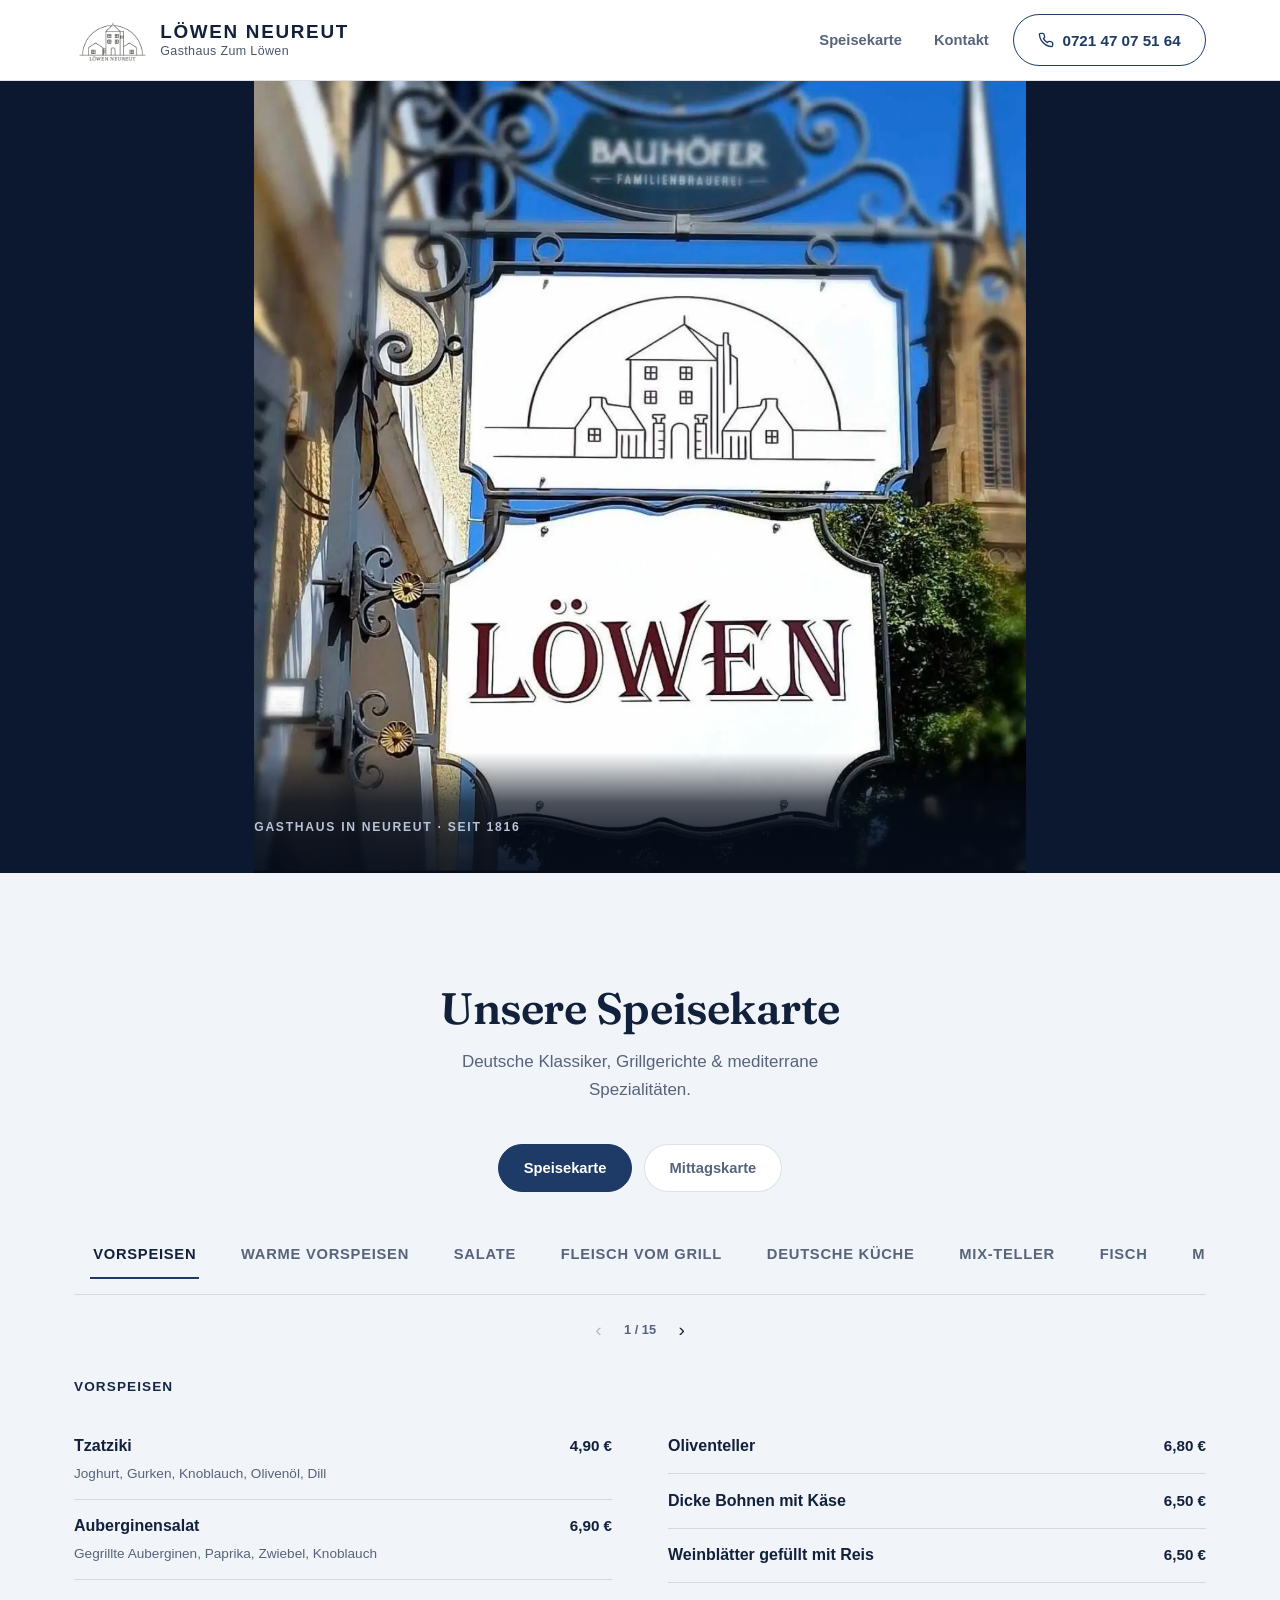
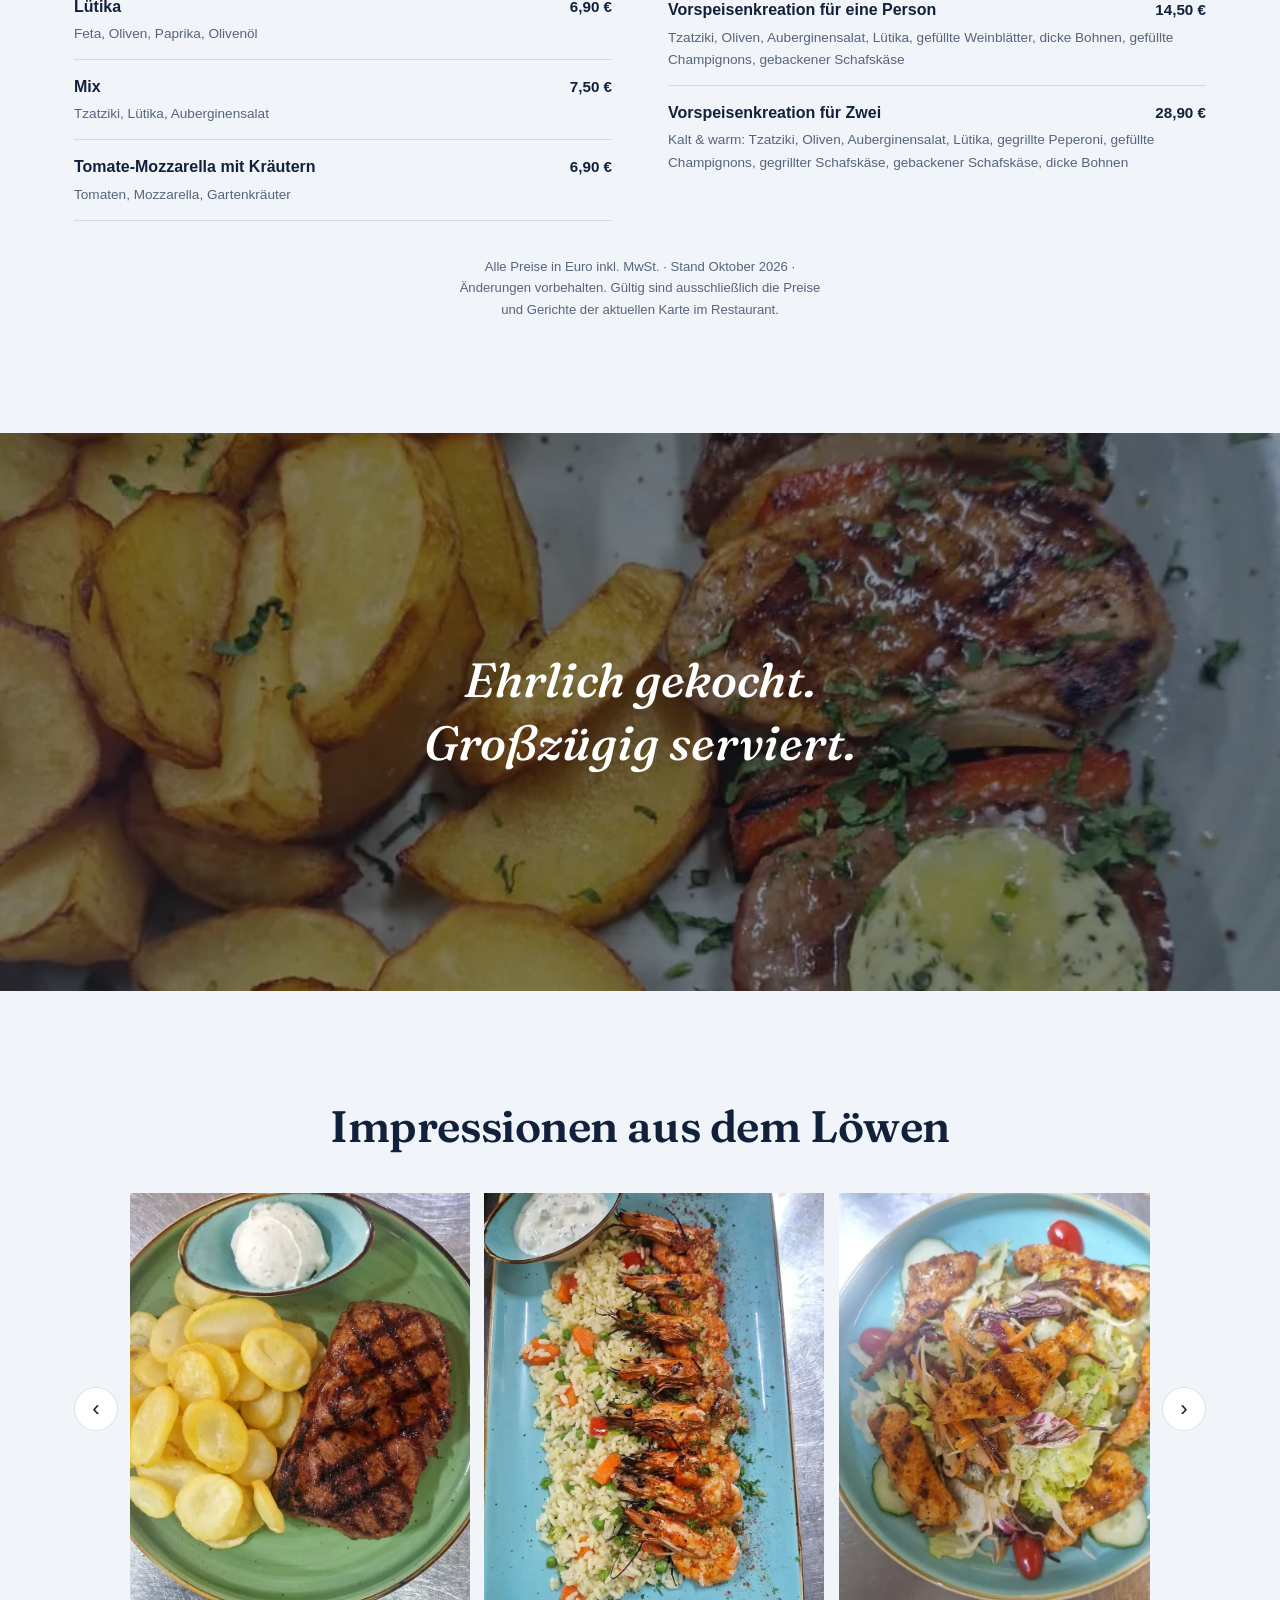
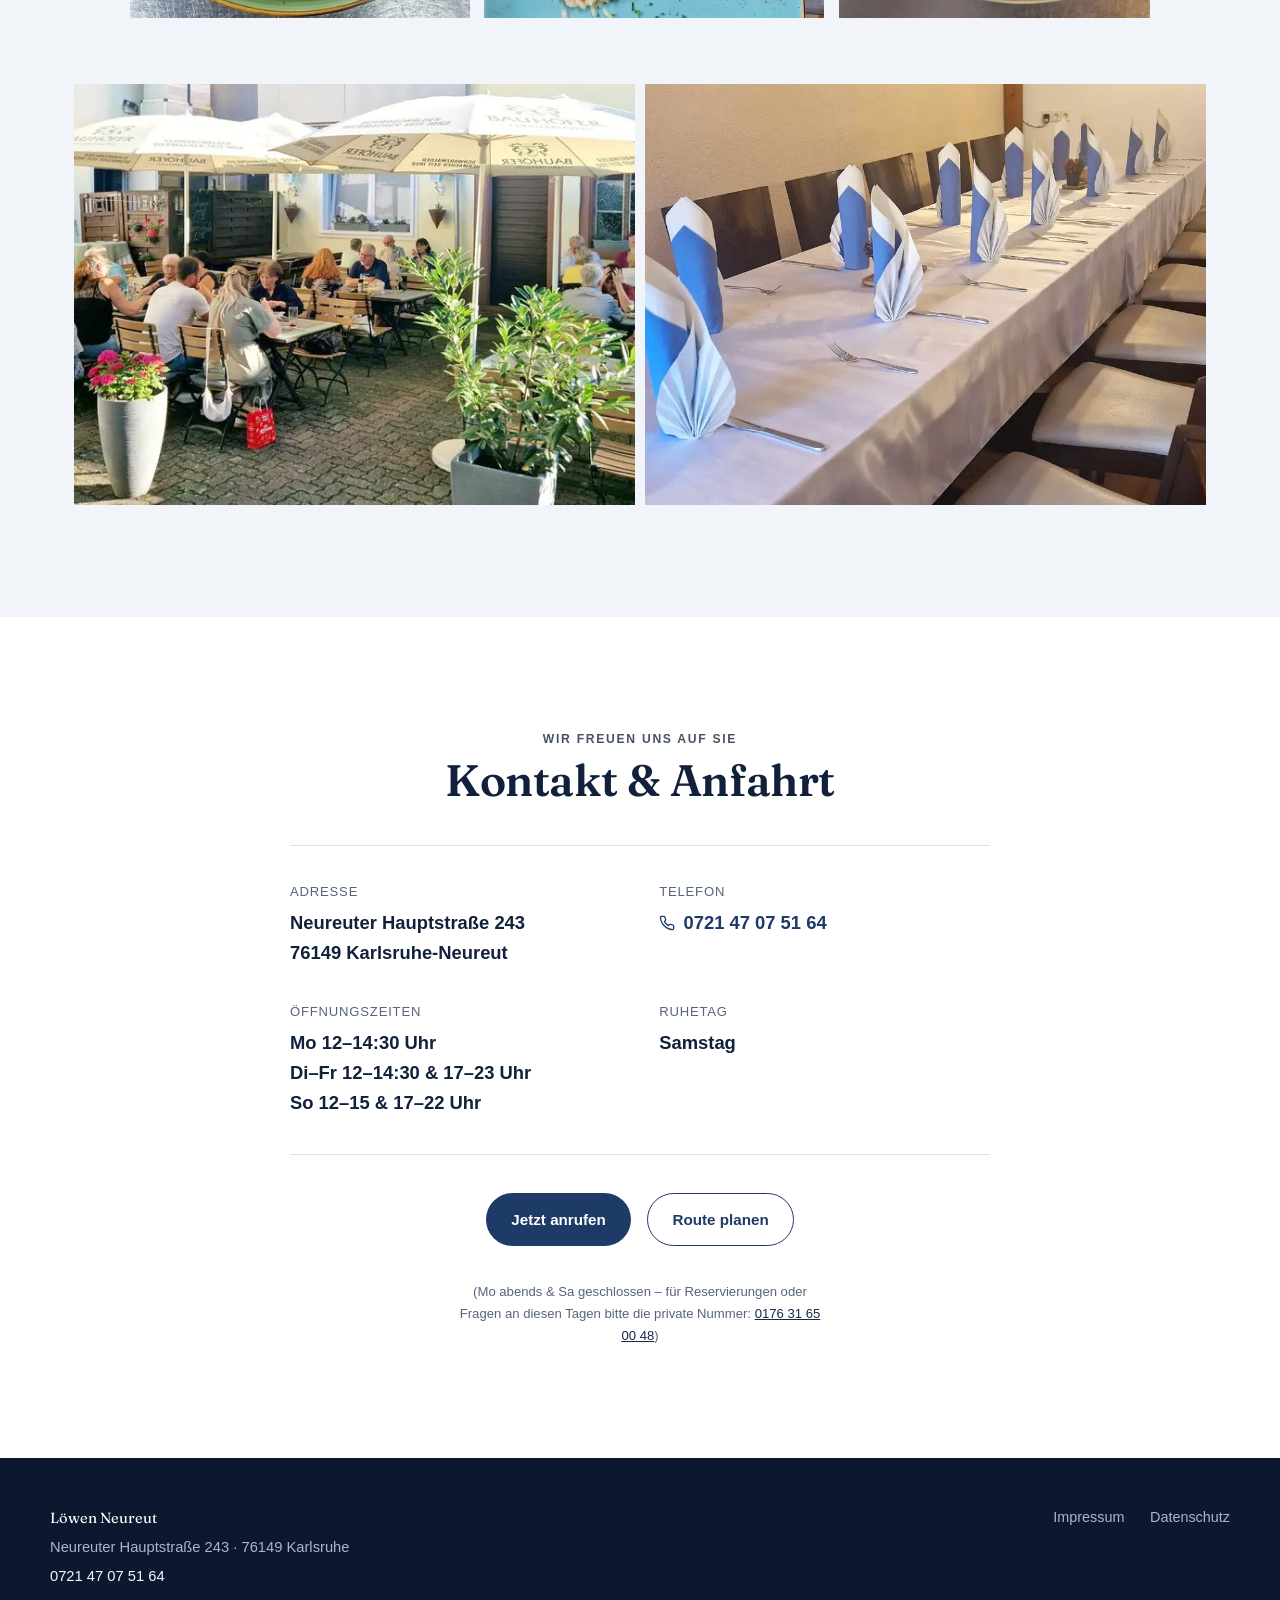
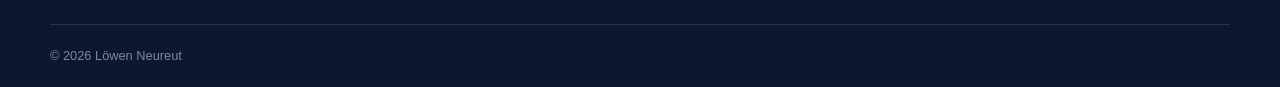
==== commit 83ab19d4: "Demote reservation number to a small note under Kontakt Was its own grid entry in the contact-facts " ====
--- a/index.html
+++ b/index.html
@@ -489,21 +489,14 @@
             <span class="label">Ruhetag</span>
             <span class="value">Samstag</span>
           </li>
-          <li>
-            <span class="label">Reservierung Mo-Abend &amp; Sa</span>
-            <span class="value">
-              <a href="tel:+4917631650048">
-                <svg viewBox="0 0 24 24" fill="none" stroke="currentColor" stroke-width="2" stroke-linecap="round" stroke-linejoin="round" aria-hidden="true"><path d="M22 16.92v3a2 2 0 0 1-2.18 2 19.79 19.79 0 0 1-8.63-3.07 19.5 19.5 0 0 1-6-6 19.79 19.79 0 0 1-3.07-8.67A2 2 0 0 1 4.11 2h3a2 2 0 0 1 2 1.72c.127.96.361 1.903.7 2.81a2 2 0 0 1-.45 2.11L8.09 9.91a16 16 0 0 0 6 6l1.27-1.27a2 2 0 0 1 2.11-.45c.907.339 1.85.573 2.81.7A2 2 0 0 1 22 16.92z"/></svg>
-                0176 31 65 00 48
-              </a>
-            </span>
-          </li>
         </ul>
 
         <div class="contact-actions">
           <a class="btn btn-primary" href="tel:+4972147075164">Jetzt anrufen</a>
           <a class="btn btn-outline" href="https://www.google.com/maps/dir/?api=1&amp;destination=Neureuter+Hauptstra%C3%9Fe+243%2C+76149+Karlsruhe" target="_blank" rel="noopener">Route planen</a>
         </div>
+
+        <p class="menu-note">(Mo abends &amp; Sa geschlossen – für Reservierungen oder Fragen an diesen Tagen bitte die private Nummer: <a href="tel:+4917631650048">0176 31 65 00 48</a>)</p>
       </div>
     </div>
   </section>
--- a/css/style.css
+++ b/css/style.css
@@ -297,19 +297,9 @@
 /* Hero */
 
 .hero {
-  /* Full-bleed backdrop behind the framed photo below - on wide monitors
-     the frame's max-width leaves empty space either side. A heavily
-     blurred, darkened copy of the same photo fills it, so the edge
-     reads as a natural continuation of the picture instead of a flat
-     color block or a stray gap of page-white. Navy is the fallback
-     while the (tiny, ~3KB) backdrop image loads or if it fails. */
   position: relative;
   background: var(--dark) center / cover no-repeat;
   color: #fff;
-}
-
-@media (min-width: 641px) {
-  .hero { background-image: url('../images/hero-backdrop.webp'); }
 }
 
 .hero-frame {
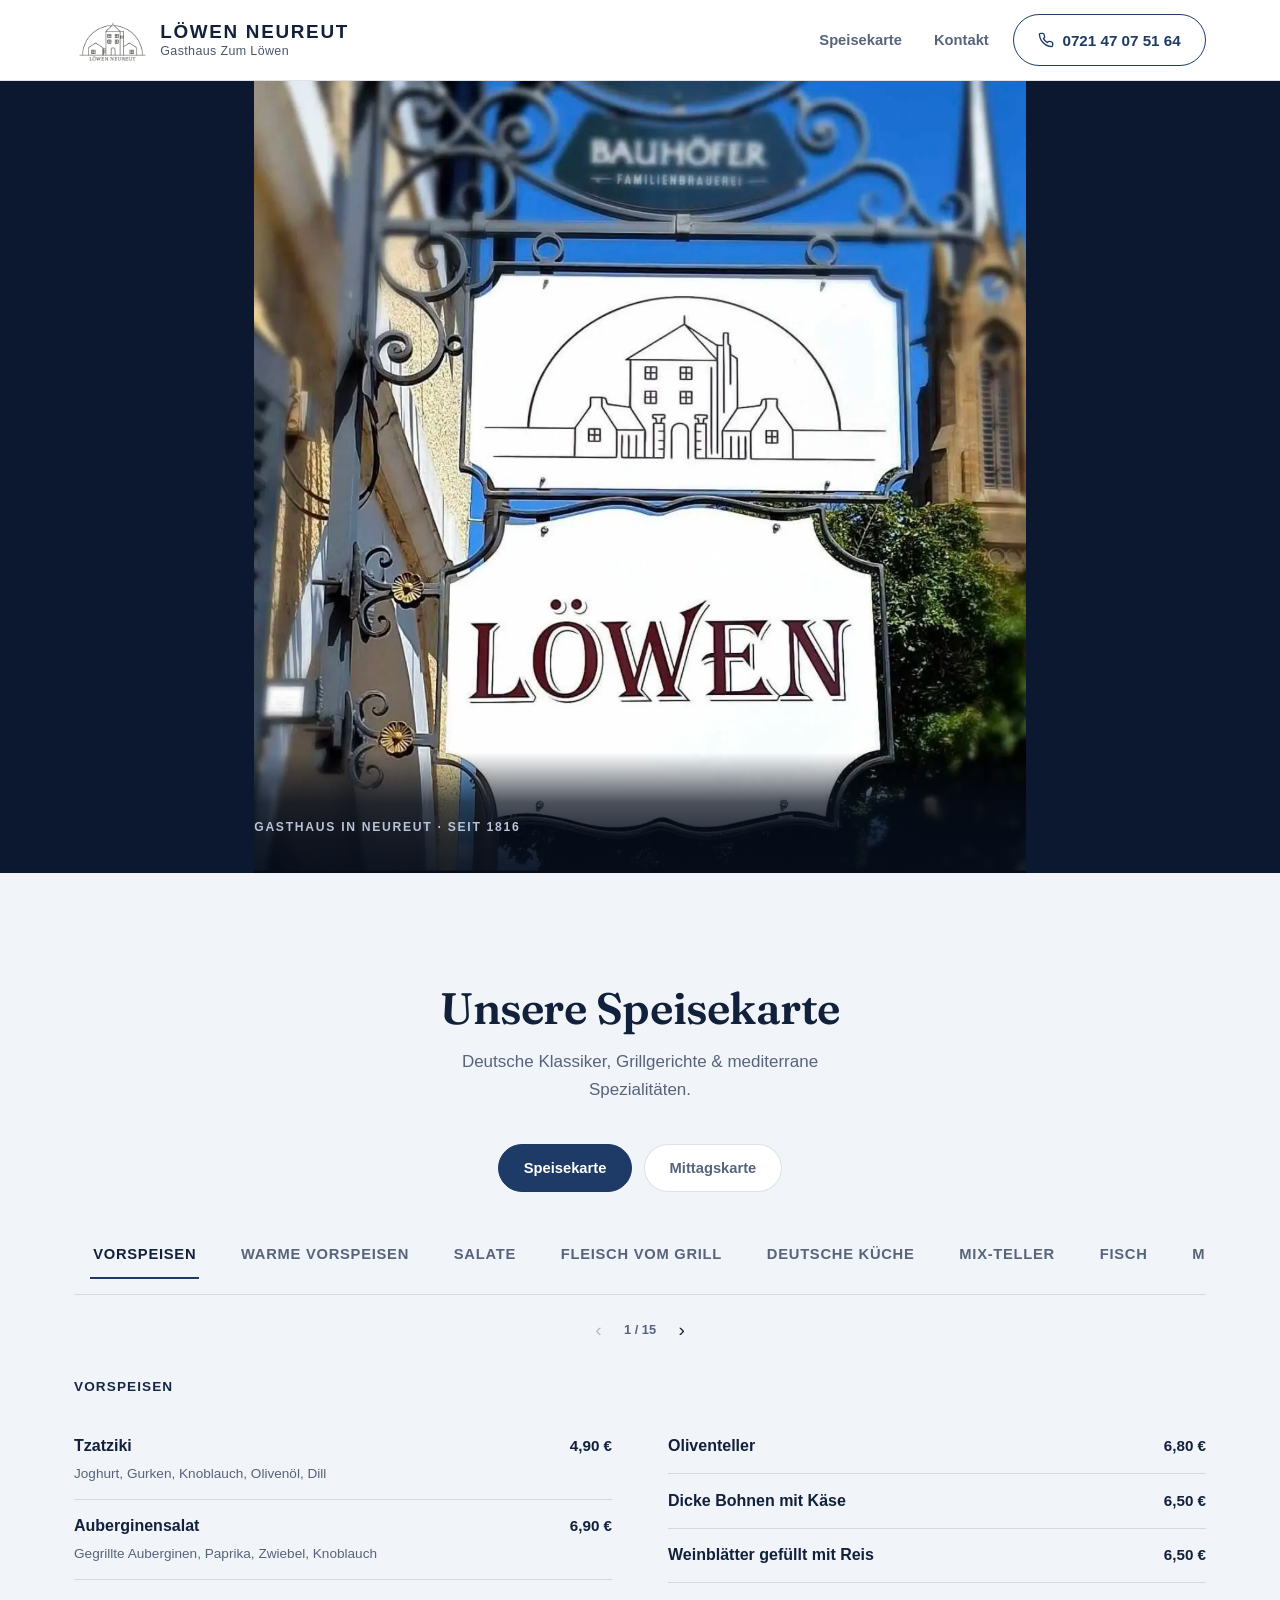
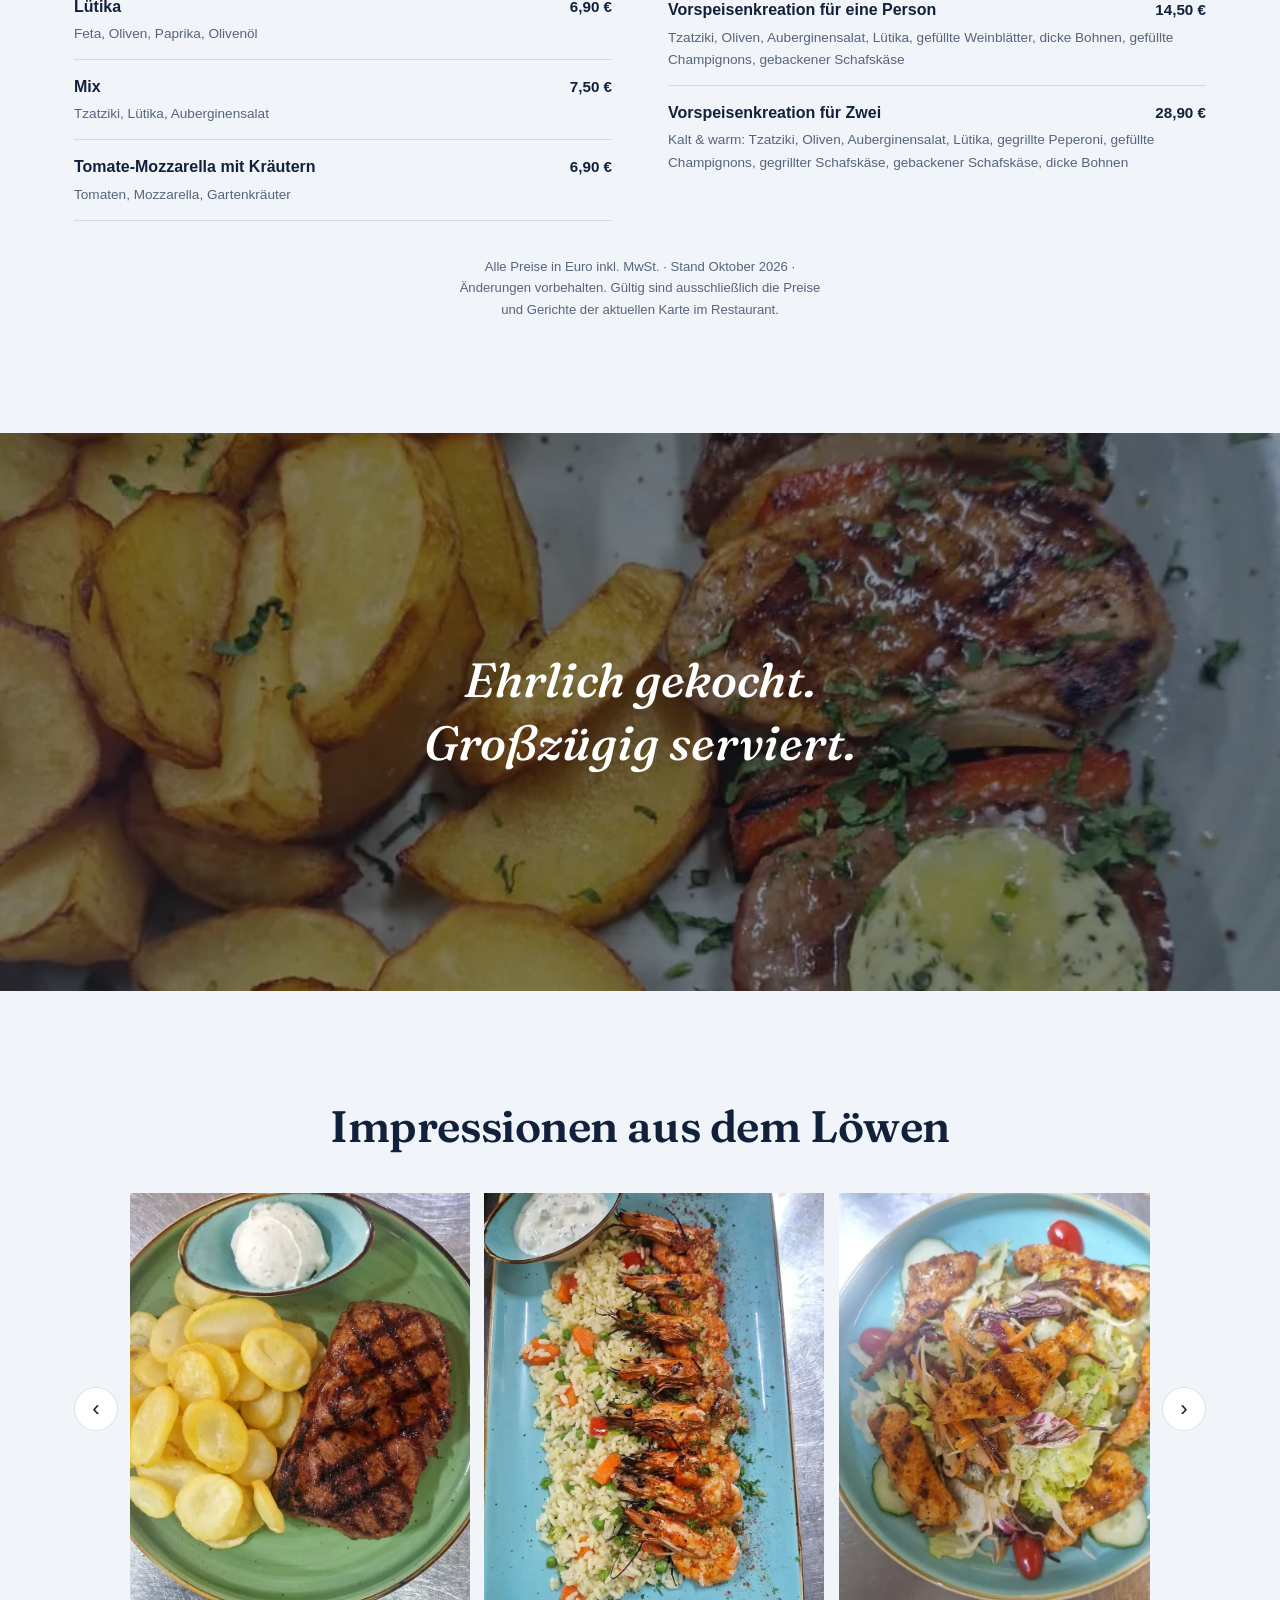
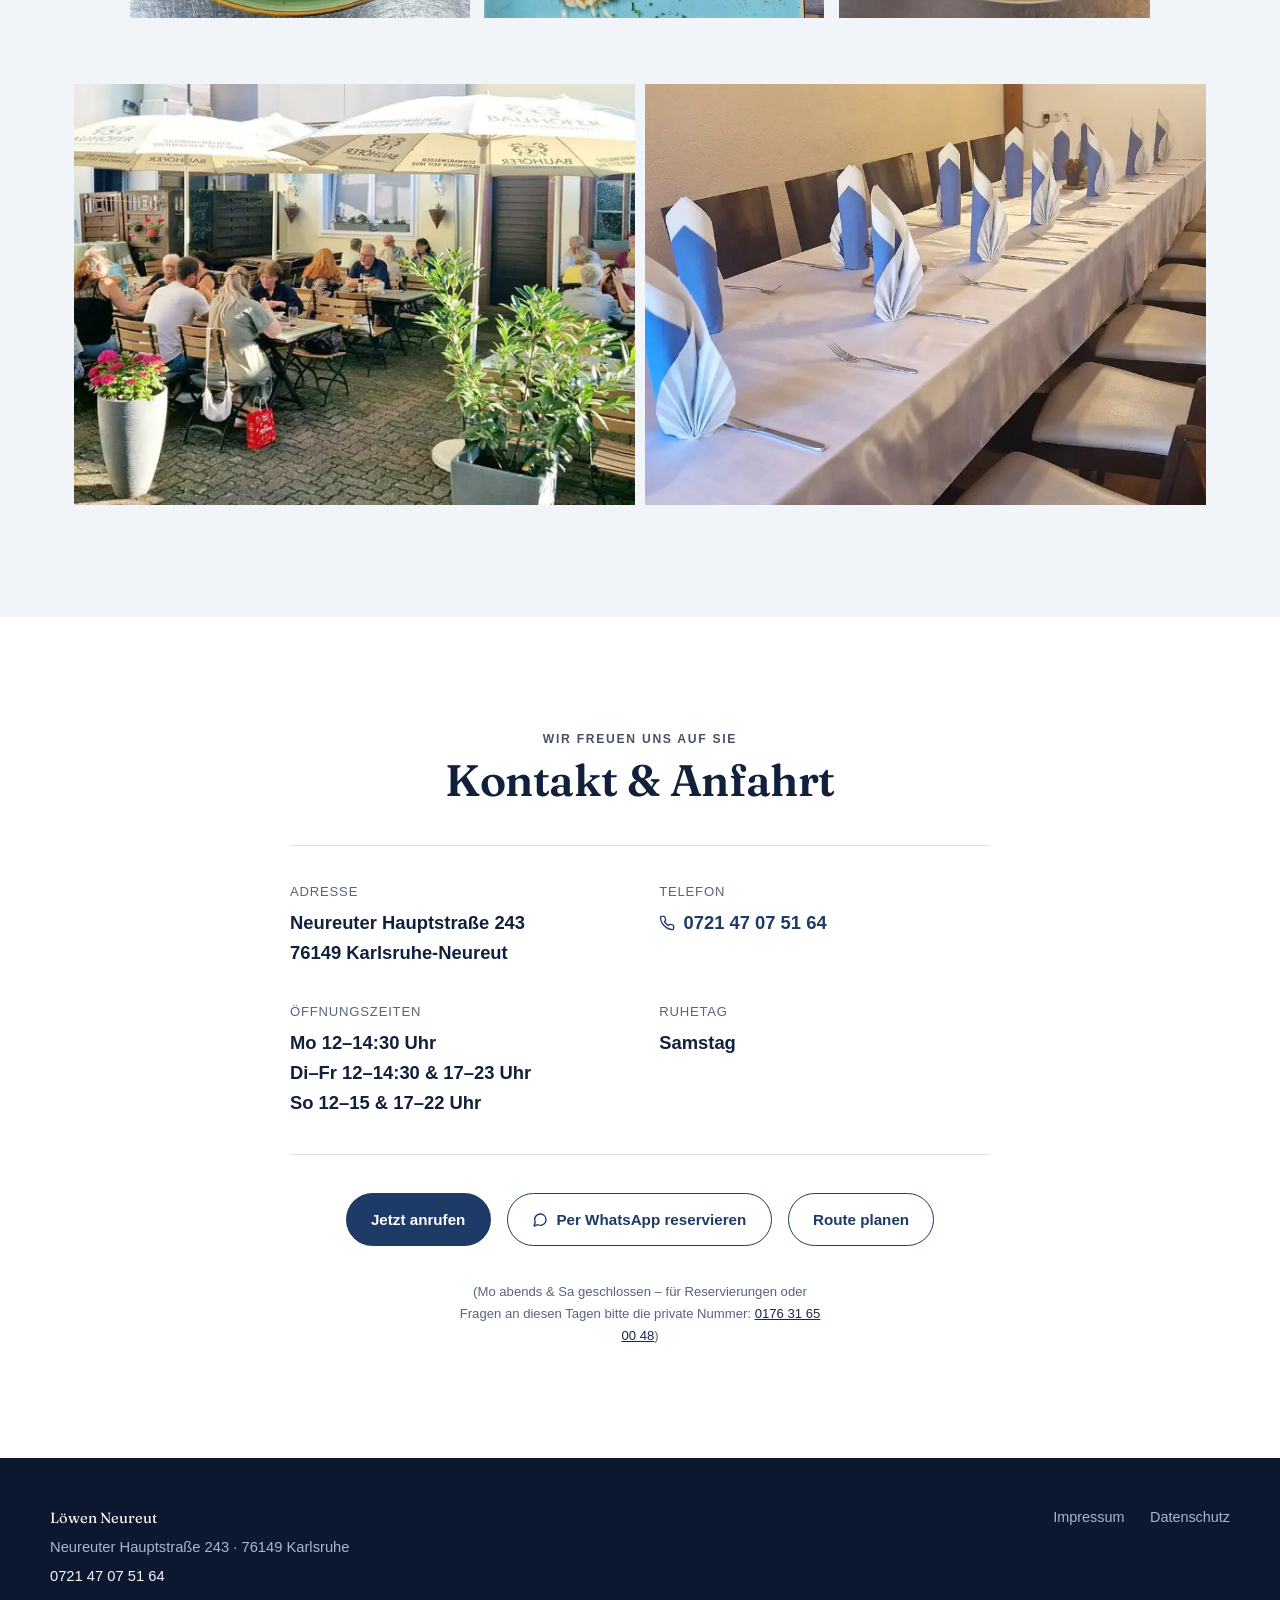
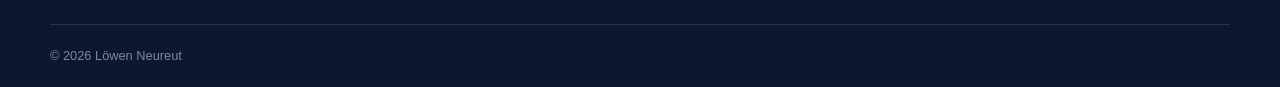
==== commit 83193e6c: "Add WhatsApp reservation button to Kontakt section Links to the same private mobile number already u" ====
--- a/index.html
+++ b/index.html
@@ -249,9 +249,9 @@
               <li class="dish"><div class="dish-row"><span class="dish-name">Garnelen</span><span class="dish-price">23,90&nbsp;€</span></div><p class="dish-desc">Gemüsereis, Salat</p></li>
               <li class="dish"><div class="dish-row"><span class="dish-name">Calamari gebacken</span><span class="dish-price">18,90&nbsp;€</span></div><p class="dish-desc">Gemüsereis, Salat</p></li>
               <li class="dish"><div class="dish-row"><span class="dish-name">Calamari gegrillt</span><span class="dish-price">18,90&nbsp;€</span></div><p class="dish-desc">Gemüsereis, Salat</p></li>
-              <li class="dish"><div class="dish-row"><span class="dish-name">Doradenfilet</span><span class="dish-price">21,90&nbsp;€</span></div><p class="dish-desc">Gemüsereis, Salat</p></li>
-              <li class="dish"><div class="dish-row"><span class="dish-name">Lachsfilet</span><span class="dish-price">19,90&nbsp;€</span></div><p class="dish-desc">Nudeln, Gartenkräuter, Salat</p></li>
-              <li class="dish"><div class="dish-row"><span class="dish-name">Zanderfilet</span><span class="dish-price">18,90&nbsp;€</span></div><p class="dish-desc">Gemüsereis, Salat</p></li>
+              <li class="dish"><div class="dish-row"><span class="dish-name">Doradenfilet</span><span class="dish-price">18,90&nbsp;€</span></div><p class="dish-desc">Gemüsereis, Salat</p></li>
+              <li class="dish"><div class="dish-row"><span class="dish-name">Lachsfilet</span><span class="dish-price">21,90&nbsp;€</span></div><p class="dish-desc">Nudeln, Gartenkräuter, Salat</p></li>
+              <li class="dish"><div class="dish-row"><span class="dish-name">Zanderfilet</span><span class="dish-price">19,90&nbsp;€</span></div><p class="dish-desc">Gemüsereis, Salat</p></li>
               <li class="dish"><div class="dish-row"><span class="dish-name">Rotbarschfilet</span><span class="dish-price">18,90&nbsp;€</span></div><p class="dish-desc">Gemüsereis, Salat</p></li>
               <li class="dish"><div class="dish-row"><span class="dish-name">Meeresplatte für 2 Personen</span><span class="dish-price">58,00&nbsp;€</span></div><p class="dish-desc">Calamariringe, 2 Doradenfilets, 2 Zanderfilets, Garnelen, Lachsfilet, Tzatziki, Gemüsereis, Salat</p></li>
             </ul>
@@ -260,9 +260,9 @@
           <div role="tabpanel" id="panel-mixplatten" aria-labelledby="tab-mixplatten" class="menu-panel" hidden>
             <h3>Mix-Platten vom Grill</h3>
             <ul class="dish-list">
-              <li class="dish"><div class="dish-row"><span class="dish-name">Mix-Platte 1</span><span class="dish-price">52,00&nbsp;€</span></div><p class="dish-desc">Gyros, 2 Schweinesteaks, 2 Putensteaks, 2 Rumpsteaks, gegrillte Peperoni, Pommes, Reis, Salat</p></li>
-              <li class="dish"><div class="dish-row"><span class="dish-name">Mix-Platte 2</span><span class="dish-price">48,00&nbsp;€</span></div><p class="dish-desc">Gyros, 2 Köfte, 2 Bifteki, 2 Schweinesteaks, gegrillte Peperoni, Pommes, Reis, Salat</p></li>
-              <li class="dish"><div class="dish-row"><span class="dish-name">Mix-Platte 3</span><span class="dish-price">56,00&nbsp;€</span></div><p class="dish-desc">Gyros, 2 große Spieße, 2 Hacksteaks, gegrillter Schafskäse, Peperoni, Pommes, Reis, Salat</p></li>
+              <li class="dish"><div class="dish-row"><span class="dish-name">Mix-Platte 1</span><span class="dish-price">52,00&nbsp;€</span></div><p class="dish-desc">Gyros, 2 Schweinesteaks, 2 Putensteaks, 2 Rumpsteaks, Pommes, Reis, Salat</p></li>
+              <li class="dish"><div class="dish-row"><span class="dish-name">Mix-Platte 2</span><span class="dish-price">48,00&nbsp;€</span></div><p class="dish-desc">Gyros, 2 Köfte, 2 Bifteki, 2 Schweinesteaks, Pommes, Reis, Salat</p></li>
+              <li class="dish"><div class="dish-row"><span class="dish-name">Mix-Platte 3</span><span class="dish-price">56,00&nbsp;€</span></div><p class="dish-desc">Gyros, 2 große Spieße, 2 Hacksteaks, Pommes, Reis, Salat</p></li>
             </ul>
           </div>
 
@@ -493,6 +493,10 @@
 
         <div class="contact-actions">
           <a class="btn btn-primary" href="tel:+4972147075164">Jetzt anrufen</a>
+          <a class="btn btn-outline" href="https://wa.me/4917631650048?text=Hallo%2C%20ich%20m%C3%B6chte%20gerne%20einen%20Tisch%20reservieren." target="_blank" rel="noopener">
+            <svg viewBox="0 0 24 24" fill="none" stroke="currentColor" stroke-width="2" stroke-linecap="round" stroke-linejoin="round" aria-hidden="true"><path d="M21 11.5a8.38 8.38 0 0 1-.9 3.8 8.5 8.5 0 0 1-7.6 4.7 8.38 8.38 0 0 1-3.8-.9L3 21l1.9-5.7a8.38 8.38 0 0 1-.9-3.8 8.5 8.5 0 0 1 4.7-7.6 8.38 8.38 0 0 1 3.8-.9h.5a8.48 8.48 0 0 1 8 8v.5z"/></svg>
+            Per WhatsApp reservieren
+          </a>
           <a class="btn btn-outline" href="https://www.google.com/maps/dir/?api=1&amp;destination=Neureuter+Hauptstra%C3%9Fe+243%2C+76149+Karlsruhe" target="_blank" rel="noopener">Route planen</a>
         </div>
 
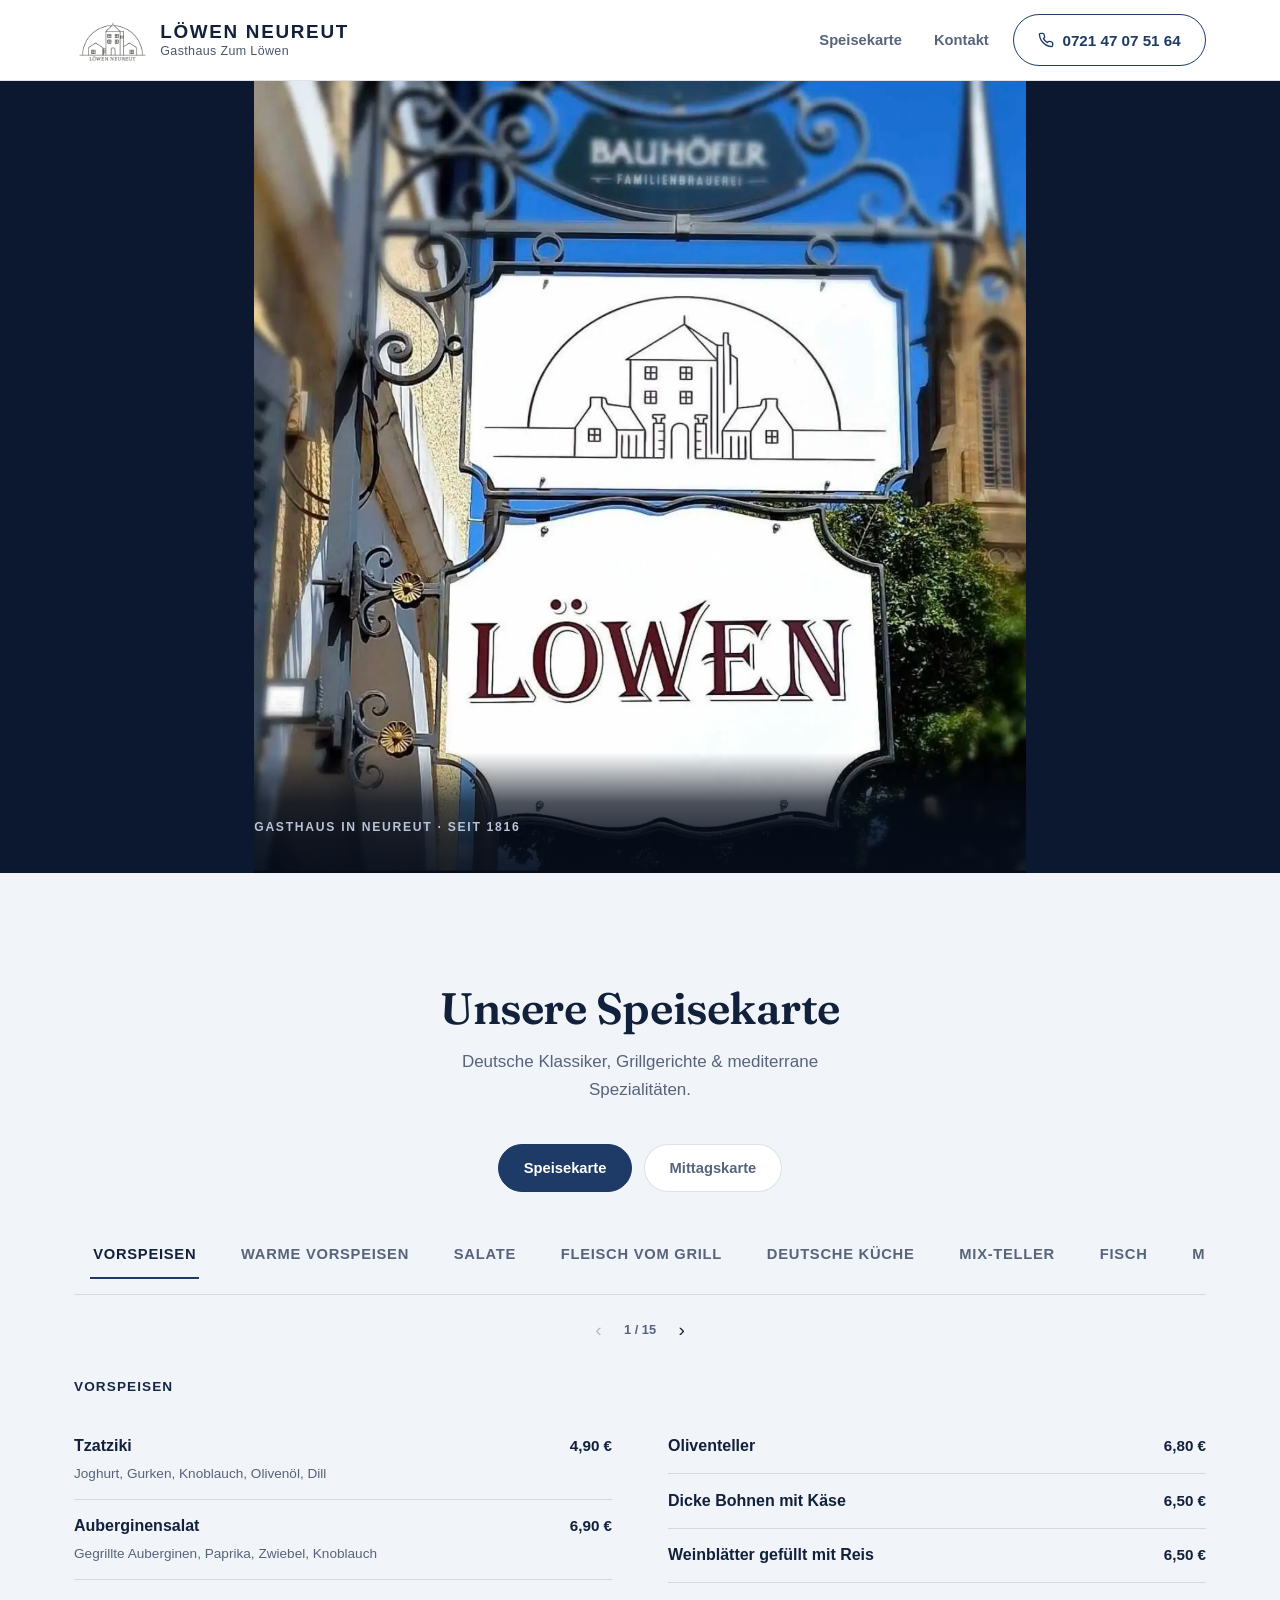
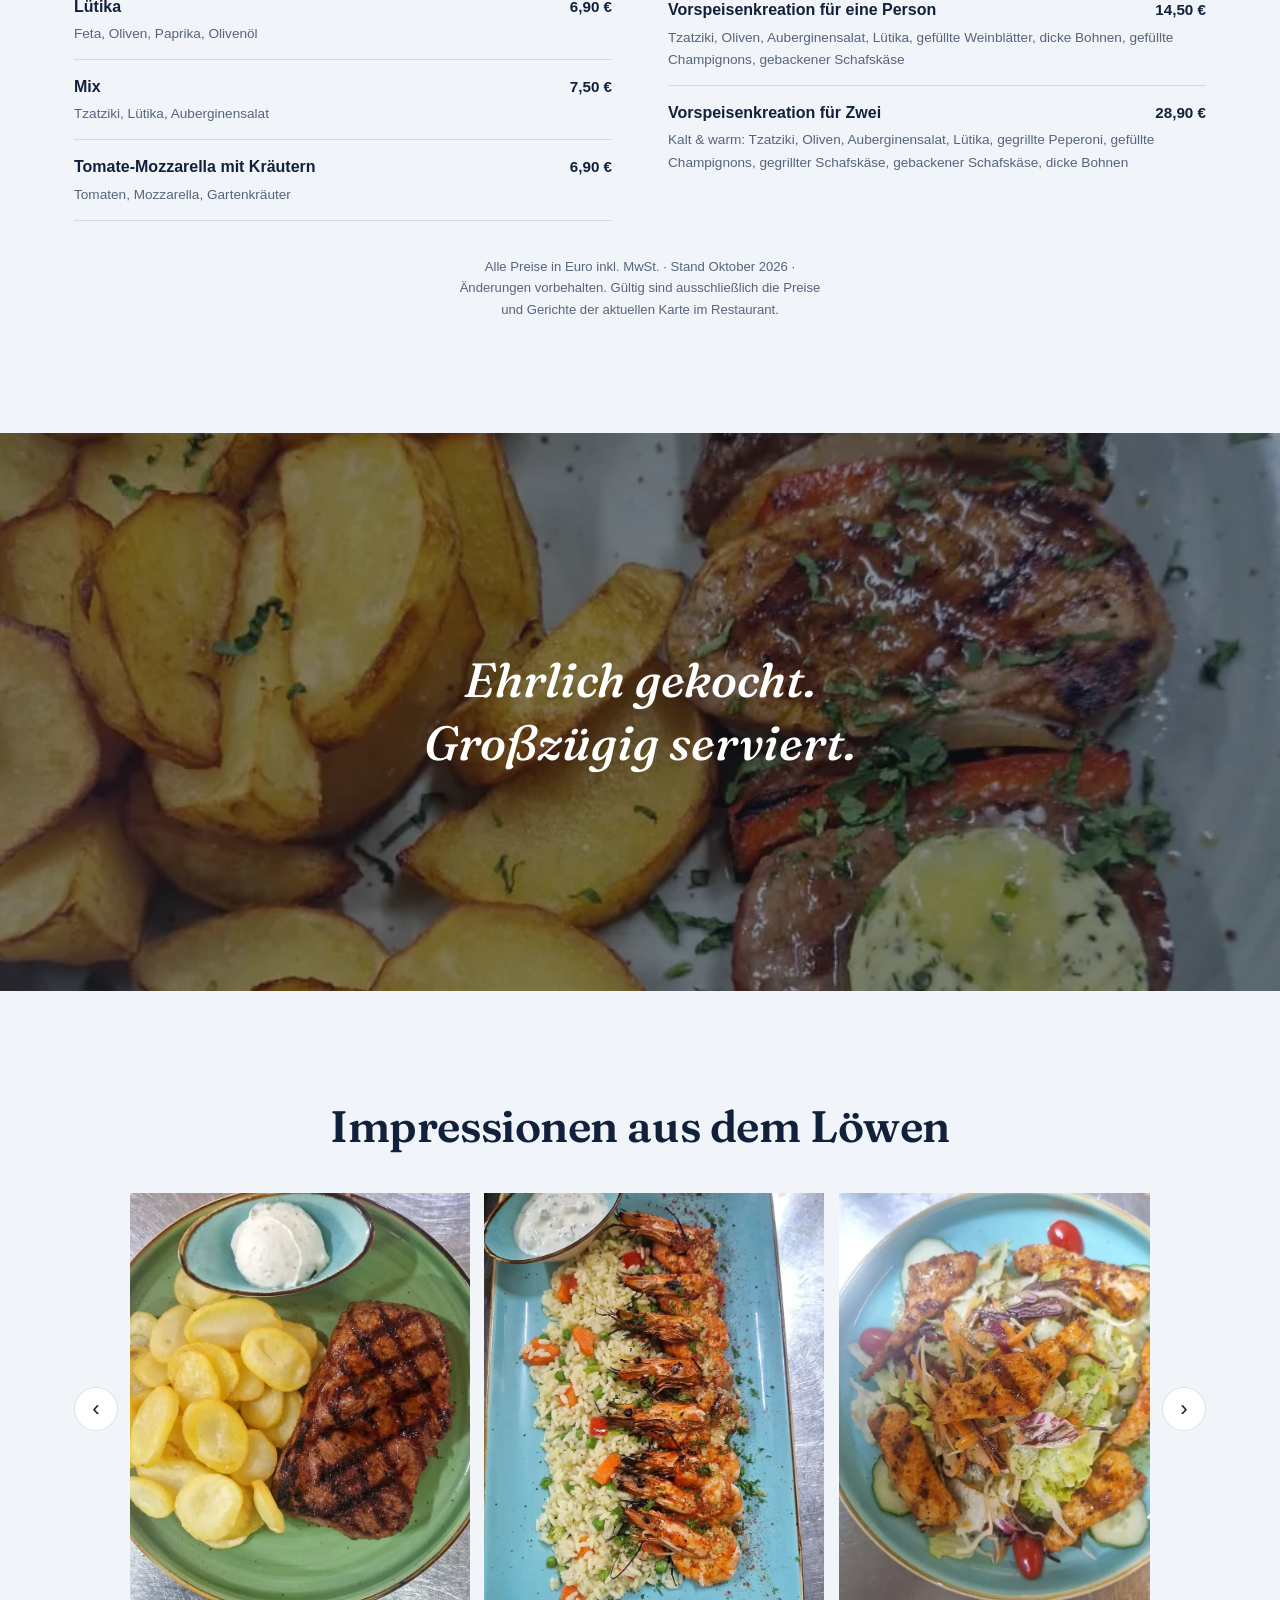
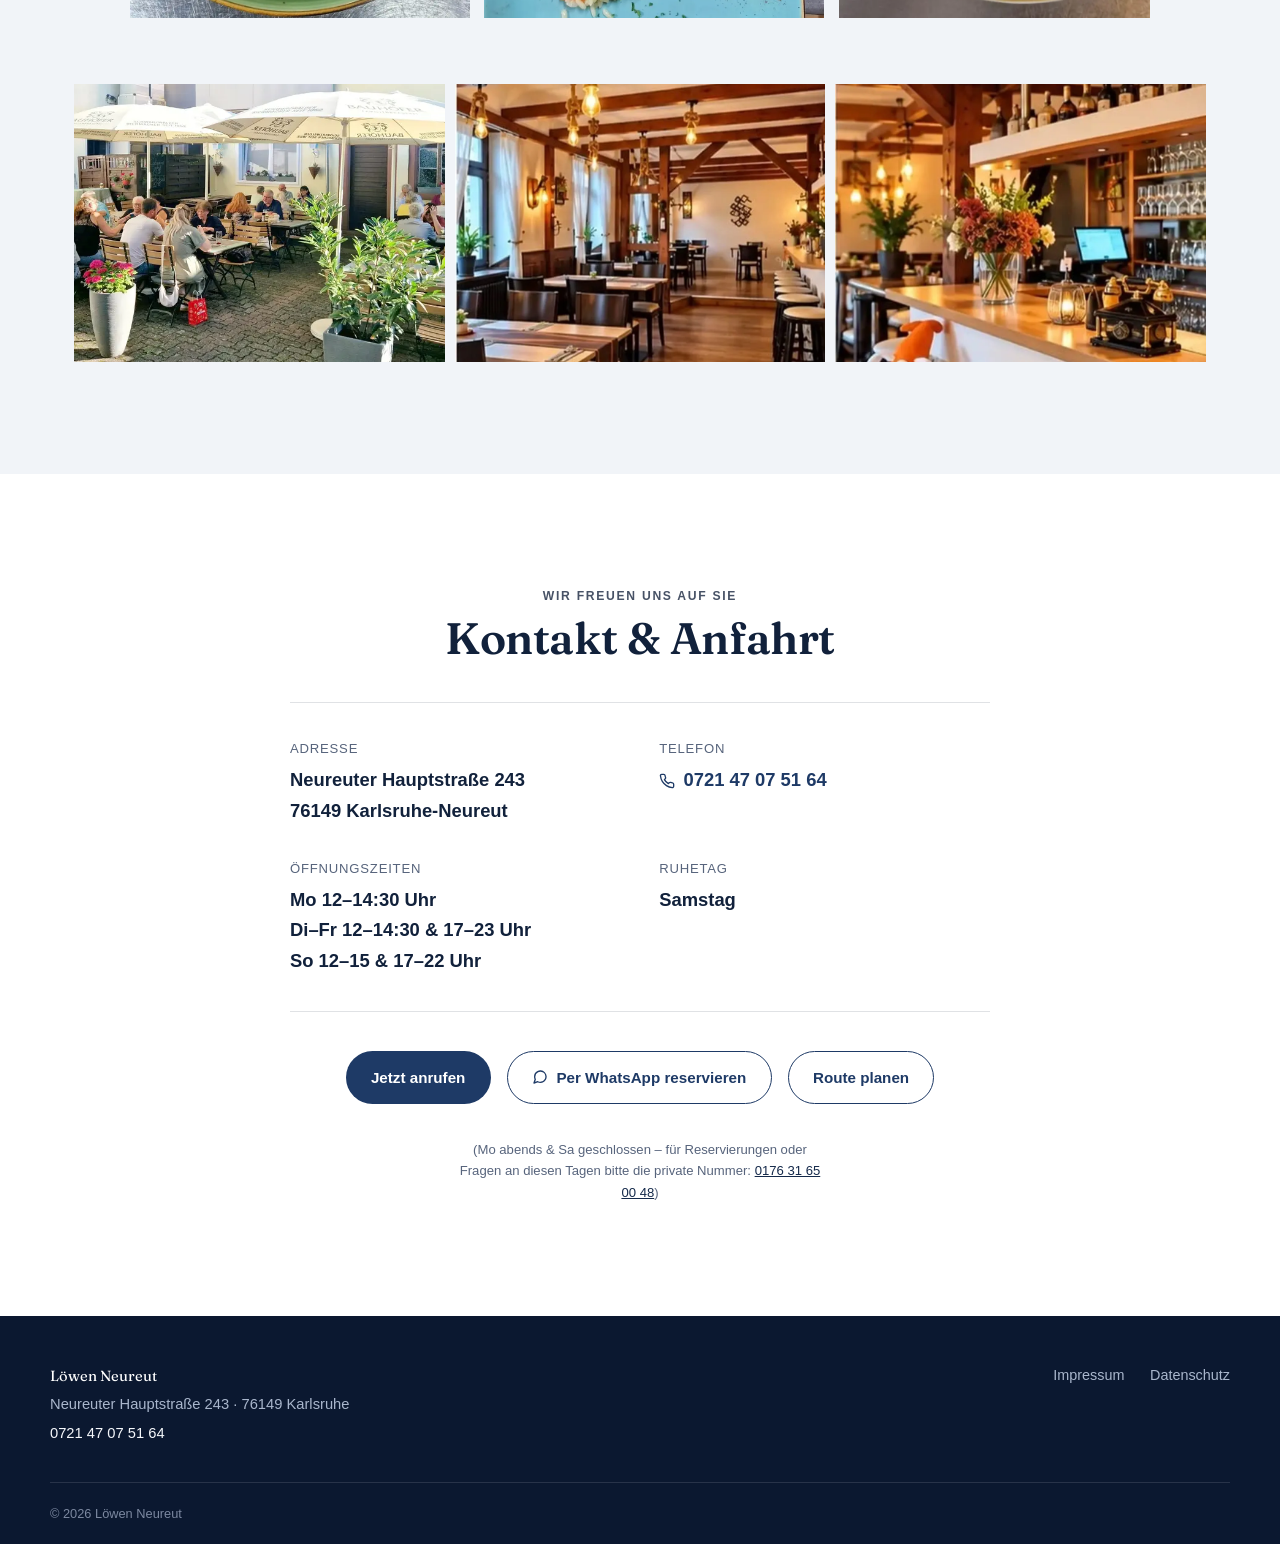
==== commit 8a16e422: "Add 9 new dish photos to the carousel, refresh interior shots Processes the newly uploaded phone/Ins" ====
--- a/index.html
+++ b/index.html
@@ -444,6 +444,33 @@
           <figure class="carousel-item">
             <img src="images/galerie-calamari.webp" alt="Calamari mit Gemüsereis und Zitrone" loading="lazy" data-fallback>
           </figure>
+          <figure class="carousel-item">
+            <img src="images/galerie-calamari-salat.webp" alt="Calamari-Ringe auf buntem Salat mit Gurke und Kirschtomaten" loading="lazy" data-fallback>
+          </figure>
+          <figure class="carousel-item">
+            <img src="images/galerie-fischfilet-reis.webp" alt="Gegrilltes Fischfilet mit Gemüsereis und Tzatziki" loading="lazy" data-fallback>
+          </figure>
+          <figure class="carousel-item">
+            <img src="images/galerie-medaillons-pfeffersauce.webp" alt="Schweinemedaillons in Pfeffersauce mit Bratkartoffeln" loading="lazy" data-fallback>
+          </figure>
+          <figure class="carousel-item">
+            <img src="images/galerie-haehnchenspiesse-pommes.webp" alt="Hähnchenspieße mit Pommes und Dip" loading="lazy" data-fallback>
+          </figure>
+          <figure class="carousel-item">
+            <img src="images/galerie-vorspeisenplatte.webp" alt="Große Vorspeisenplatte mit Dolmas, Feta und Fladenbrot" loading="lazy" data-fallback>
+          </figure>
+          <figure class="carousel-item">
+            <img src="images/galerie-haehnchenspiesse-reis.webp" alt="Hähnchenspieße mit Gemüsereis und Tzatziki" loading="lazy" data-fallback>
+          </figure>
+          <figure class="carousel-item">
+            <img src="images/galerie-garnelenspiesse.webp" alt="Gegrillte Garnelenspieße mit Gemüsereis" loading="lazy" data-fallback>
+          </figure>
+          <figure class="carousel-item">
+            <img src="images/galerie-fischfilet-einzeln.webp" alt="Fischfilet vom Grill mit Gemüsereis und Dip" loading="lazy" data-fallback>
+          </figure>
+          <figure class="carousel-item">
+            <img src="images/galerie-teller-trio.webp" alt="Drei Grillteller: Schweinesteaks, Medaillons und Hähnchen mit Gemüse" loading="lazy" data-fallback>
+          </figure>
         </div>
         <button type="button" class="carousel-btn" data-carousel-next aria-label="Weiter">›</button>
       </div>
@@ -453,7 +480,10 @@
           <img src="images/galerie-terrasse.webp" alt="Gäste auf der sonnigen Terrasse am Abend" loading="lazy" data-fallback>
         </div>
         <div class="atmosphere-strip-media">
-          <img src="images/galerie-stube.webp" alt="Gemütlich eingedeckte Gaststube im Löwen" loading="lazy" data-fallback>
+          <img src="images/galerie-gaststube-neu.webp" alt="Gemütliche Gaststube mit Holzbalken und warmer Beleuchtung" loading="lazy" data-fallback>
+        </div>
+        <div class="atmosphere-strip-media">
+          <img src="images/galerie-bar.webp" alt="Blick auf die Bar im Löwen Neureut" loading="lazy" data-fallback>
         </div>
       </div>
     </div>
--- a/css/style.css
+++ b/css/style.css
@@ -485,7 +485,7 @@
   .carousel-btn { display: none; }
 }
 
-/* Atmosphere strip: Stube + Biergarten */
+/* Atmosphere strip: Terrasse + Gaststube + Bar */
 
 .atmosphere-strip {
   display: grid;
@@ -495,7 +495,7 @@
 }
 
 @media (min-width: 700px) {
-  .atmosphere-strip { grid-template-columns: 1fr 1fr; }
+  .atmosphere-strip { grid-template-columns: 1fr 1fr 1fr; }
 }
 
 .atmosphere-strip-media {
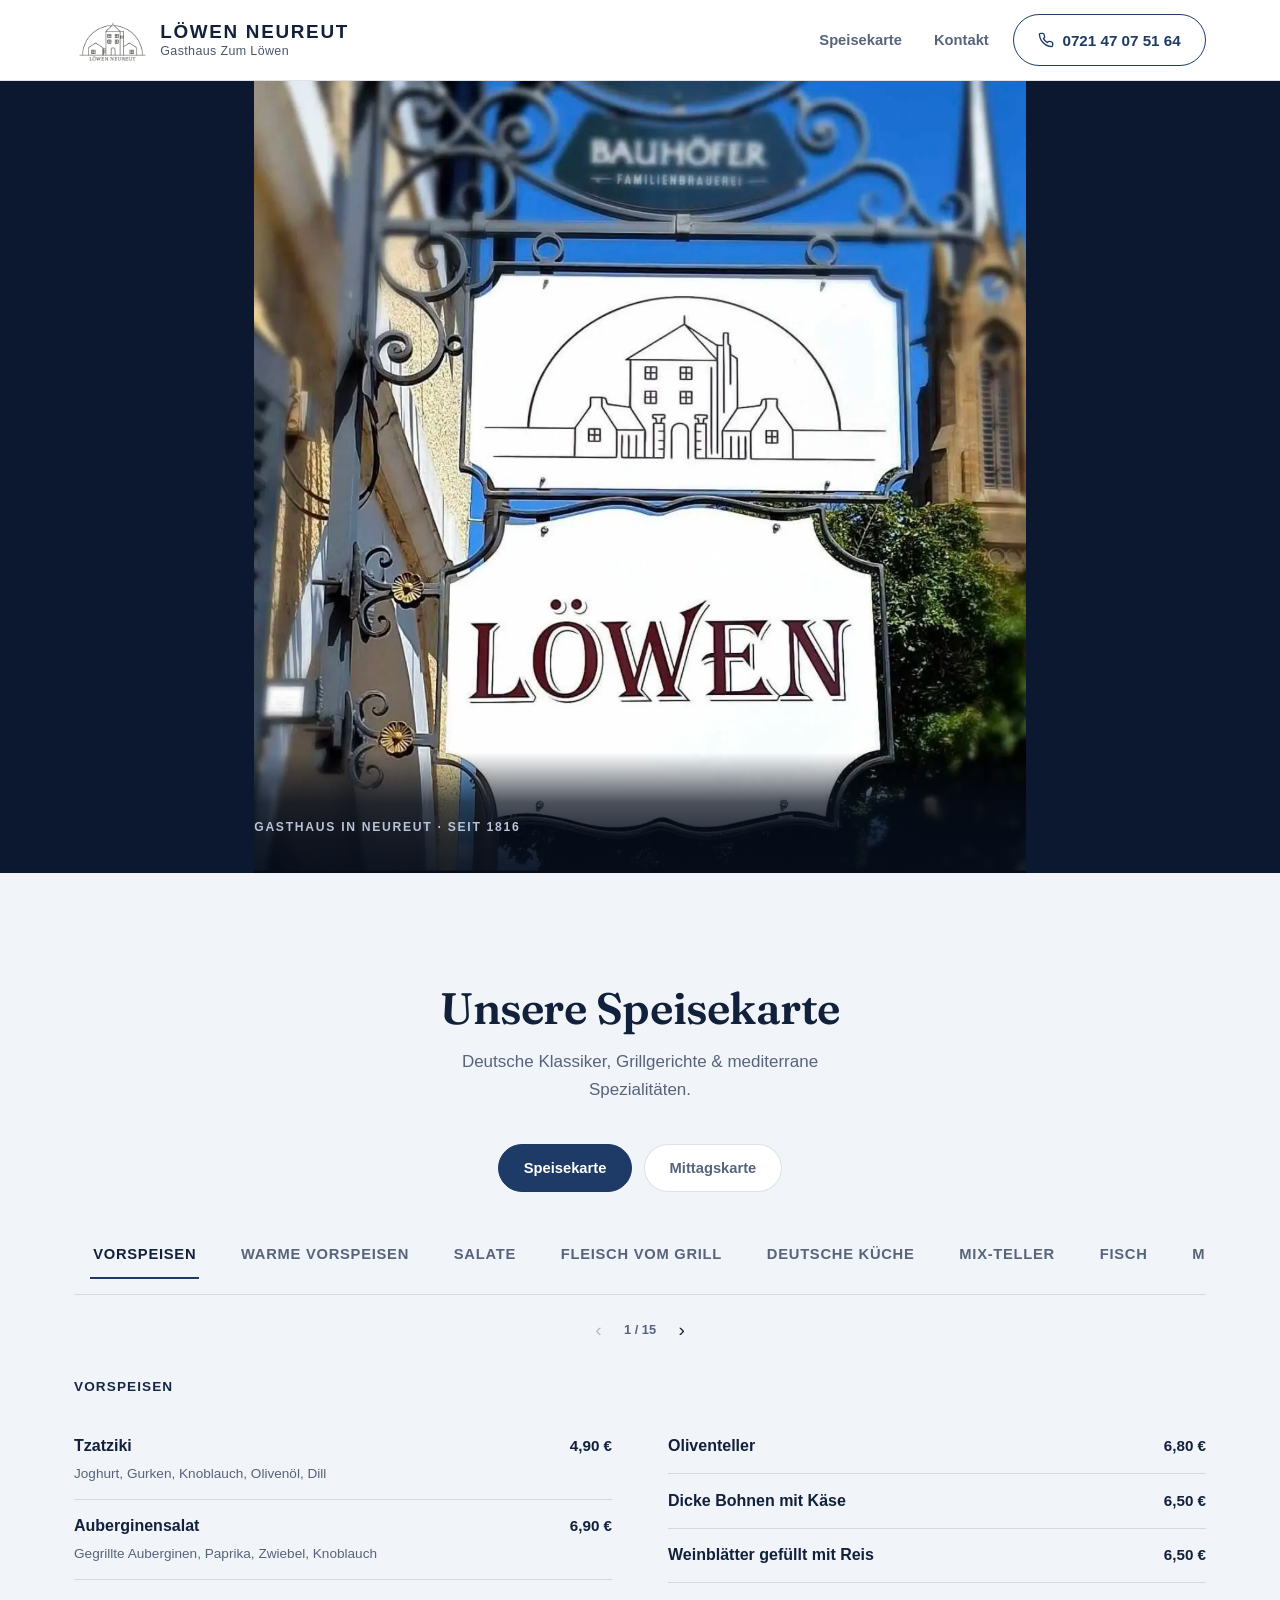
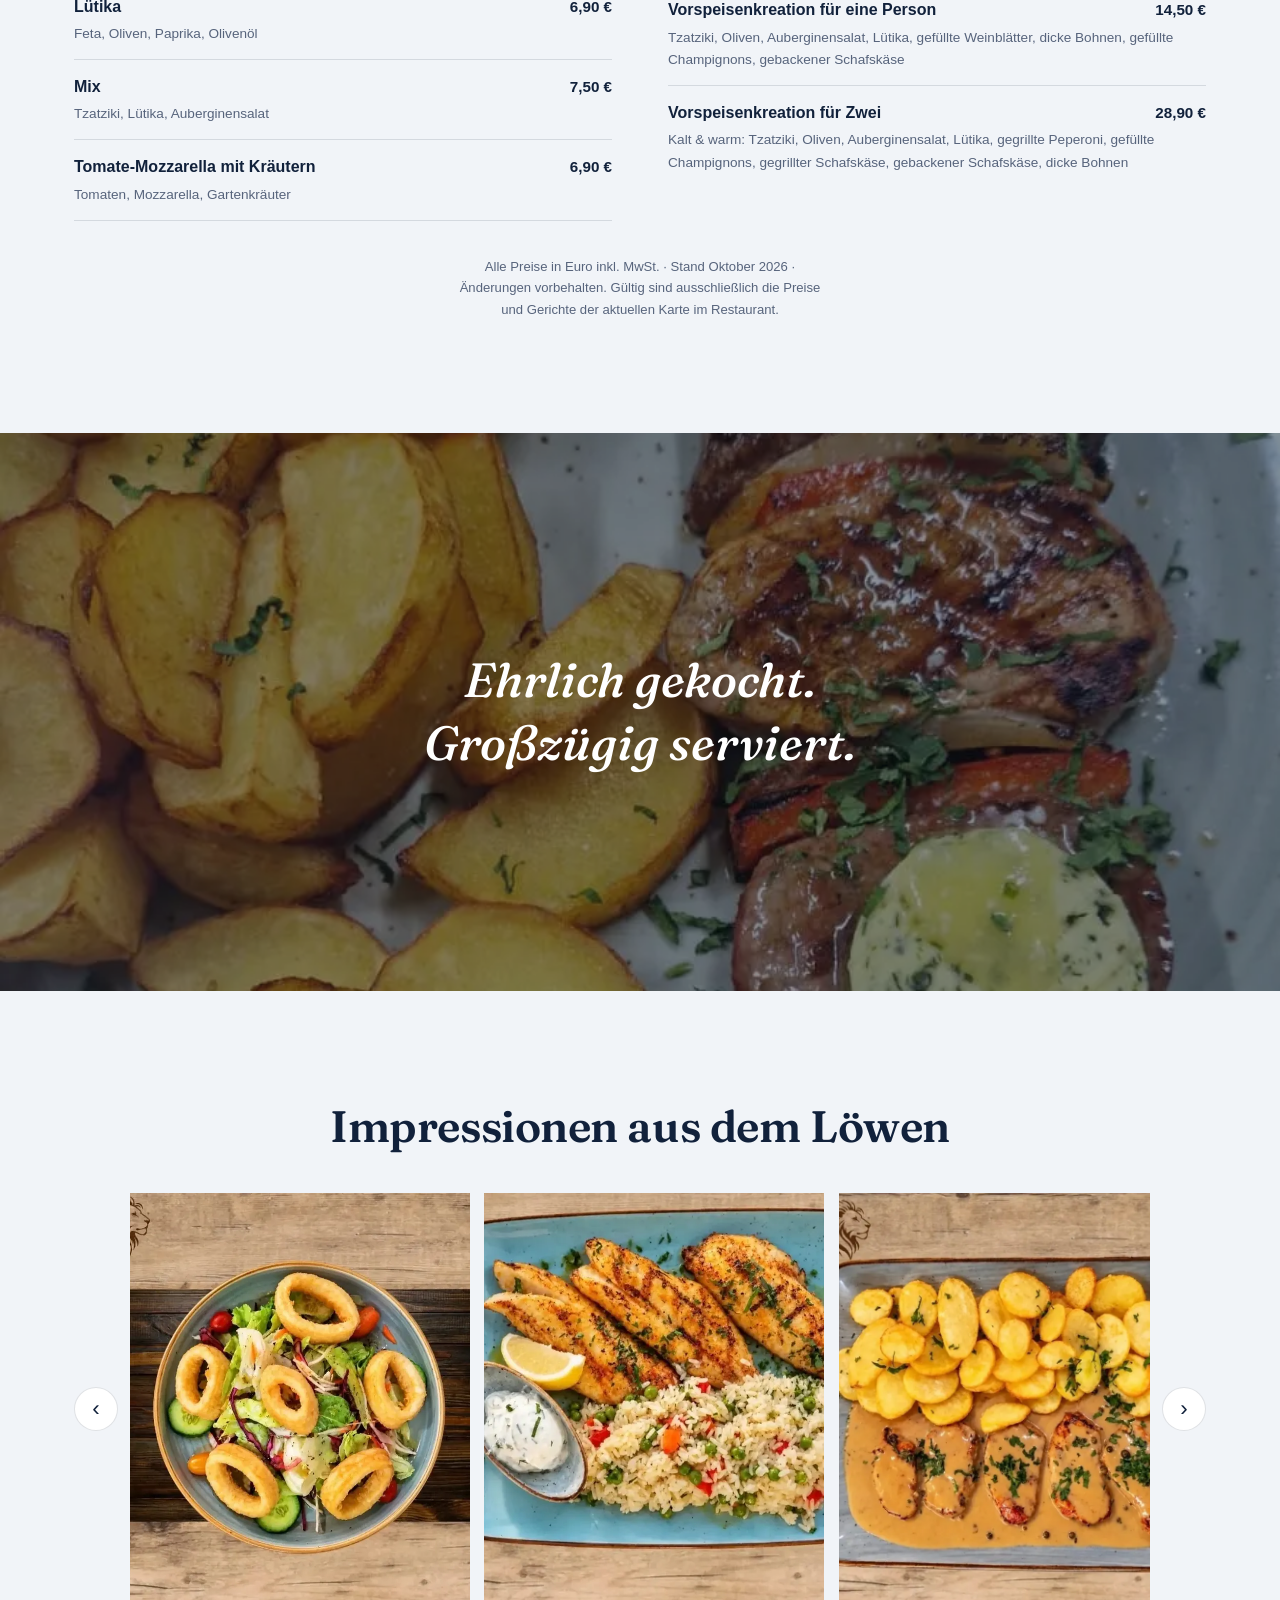
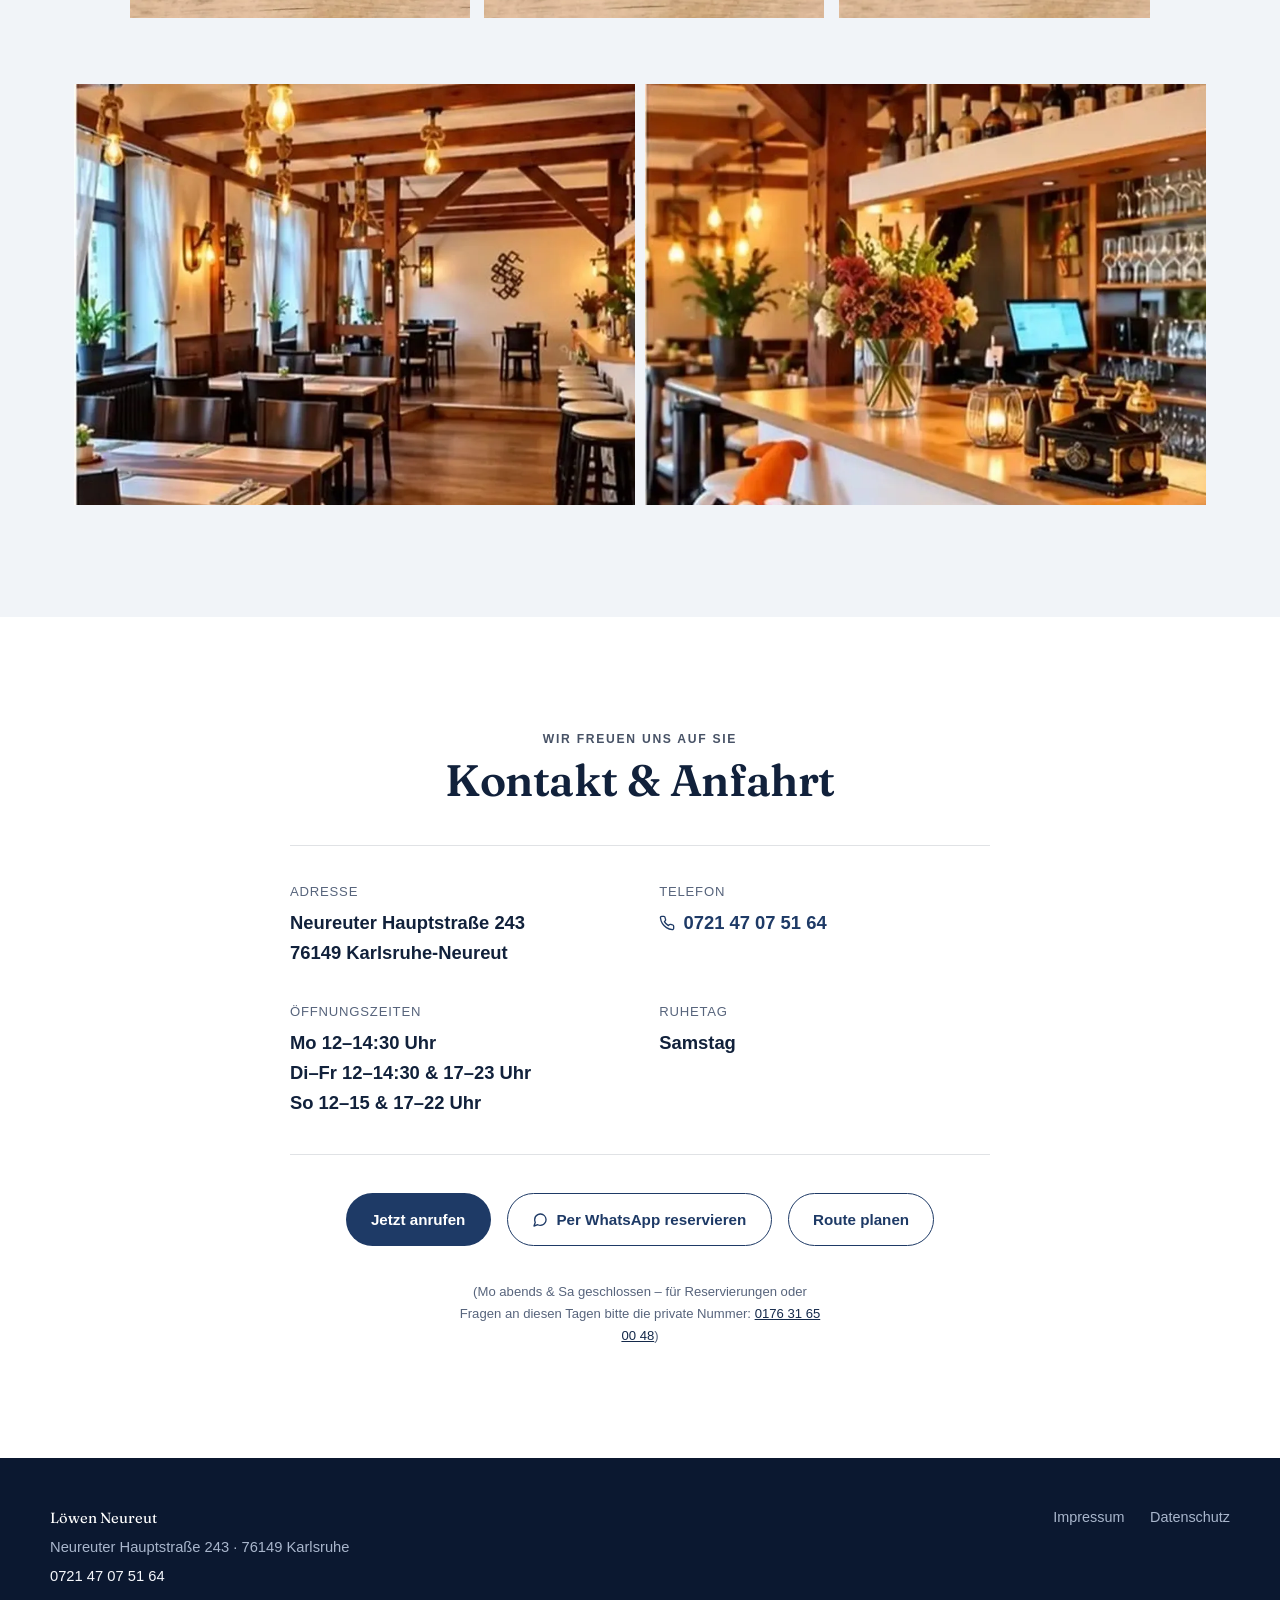
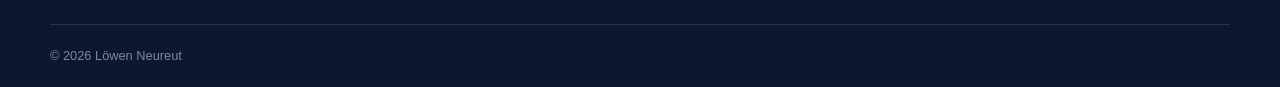
==== commit 8b81392b: "Remove old gallery photos, keep only yesterday's new ones Carousel drops all 9 original dish photos," ====
--- a/index.html
+++ b/index.html
@@ -418,33 +418,6 @@
         <button type="button" class="carousel-btn" data-carousel-prev aria-label="Zurück">‹</button>
         <div class="carousel-track" data-carousel-track>
           <figure class="carousel-item">
-            <img src="images/galerie-steak.webp" alt="Rumpsteak mit Kräuterbutter und Bratkartoffeln" loading="lazy" data-fallback>
-          </figure>
-          <figure class="carousel-item">
-            <img src="images/galerie-garnelen.webp" alt="Gegrillte Garnelen mit Gemüsereis" loading="lazy" data-fallback>
-          </figure>
-          <figure class="carousel-item">
-            <img src="images/galerie-haehnchen-salat.webp" alt="Hähnchen-Salat mit frischem Gemüse" loading="lazy" data-fallback>
-          </figure>
-          <figure class="carousel-item">
-            <img src="images/galerie-lammkoteletts.webp" alt="Lammkoteletts mit gegrilltem Gemüse" loading="lazy" data-fallback>
-          </figure>
-          <figure class="carousel-item">
-            <img src="images/galerie-fisch.webp" alt="Gegrilltes Fischfilet mit Gemüsereis und Zitrone" loading="lazy" data-fallback>
-          </figure>
-          <figure class="carousel-item">
-            <img src="images/galerie-medaillons.webp" alt="Schweinemedaillons mit Kräuterbutter und Bratkartoffeln" loading="lazy" data-fallback>
-          </figure>
-          <figure class="carousel-item">
-            <img src="images/galerie-auberginen.webp" alt="Gegrillte Aubergine mit Käse und Fladenbrot" loading="lazy" data-fallback>
-          </figure>
-          <figure class="carousel-item">
-            <img src="images/galerie-gyros.webp" alt="Gyros-Teller mit Pommes" loading="lazy" data-fallback>
-          </figure>
-          <figure class="carousel-item">
-            <img src="images/galerie-calamari.webp" alt="Calamari mit Gemüsereis und Zitrone" loading="lazy" data-fallback>
-          </figure>
-          <figure class="carousel-item">
             <img src="images/galerie-calamari-salat.webp" alt="Calamari-Ringe auf buntem Salat mit Gurke und Kirschtomaten" loading="lazy" data-fallback>
           </figure>
           <figure class="carousel-item">
@@ -476,9 +449,6 @@
       </div>
 
       <div class="atmosphere-strip">
-        <div class="atmosphere-strip-media">
-          <img src="images/galerie-terrasse.webp" alt="Gäste auf der sonnigen Terrasse am Abend" loading="lazy" data-fallback>
-        </div>
         <div class="atmosphere-strip-media">
           <img src="images/galerie-gaststube-neu.webp" alt="Gemütliche Gaststube mit Holzbalken und warmer Beleuchtung" loading="lazy" data-fallback>
         </div>
--- a/css/style.css
+++ b/css/style.css
@@ -485,7 +485,7 @@
   .carousel-btn { display: none; }
 }
 
-/* Atmosphere strip: Terrasse + Gaststube + Bar */
+/* Atmosphere strip: Gaststube + Bar */
 
 .atmosphere-strip {
   display: grid;
@@ -495,7 +495,7 @@
 }
 
 @media (min-width: 700px) {
-  .atmosphere-strip { grid-template-columns: 1fr 1fr 1fr; }
+  .atmosphere-strip { grid-template-columns: 1fr 1fr; }
 }
 
 .atmosphere-strip-media {
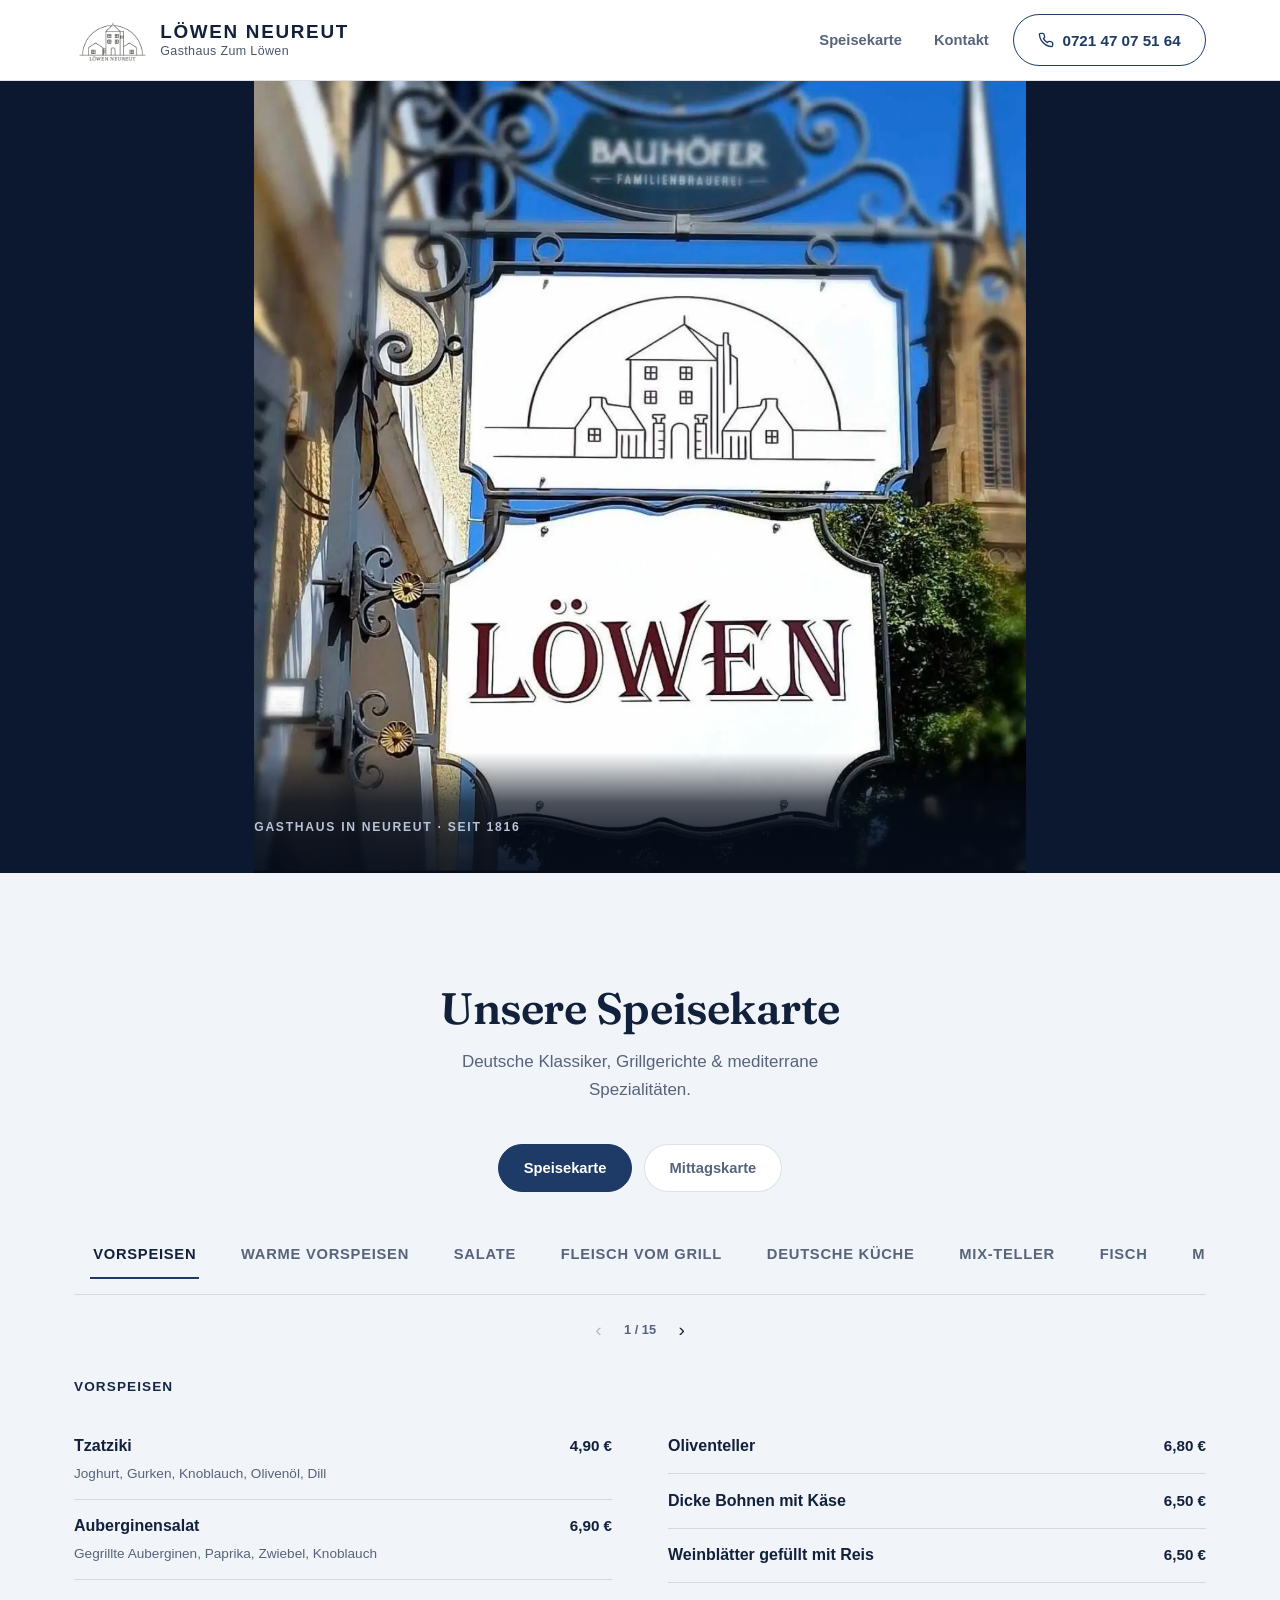
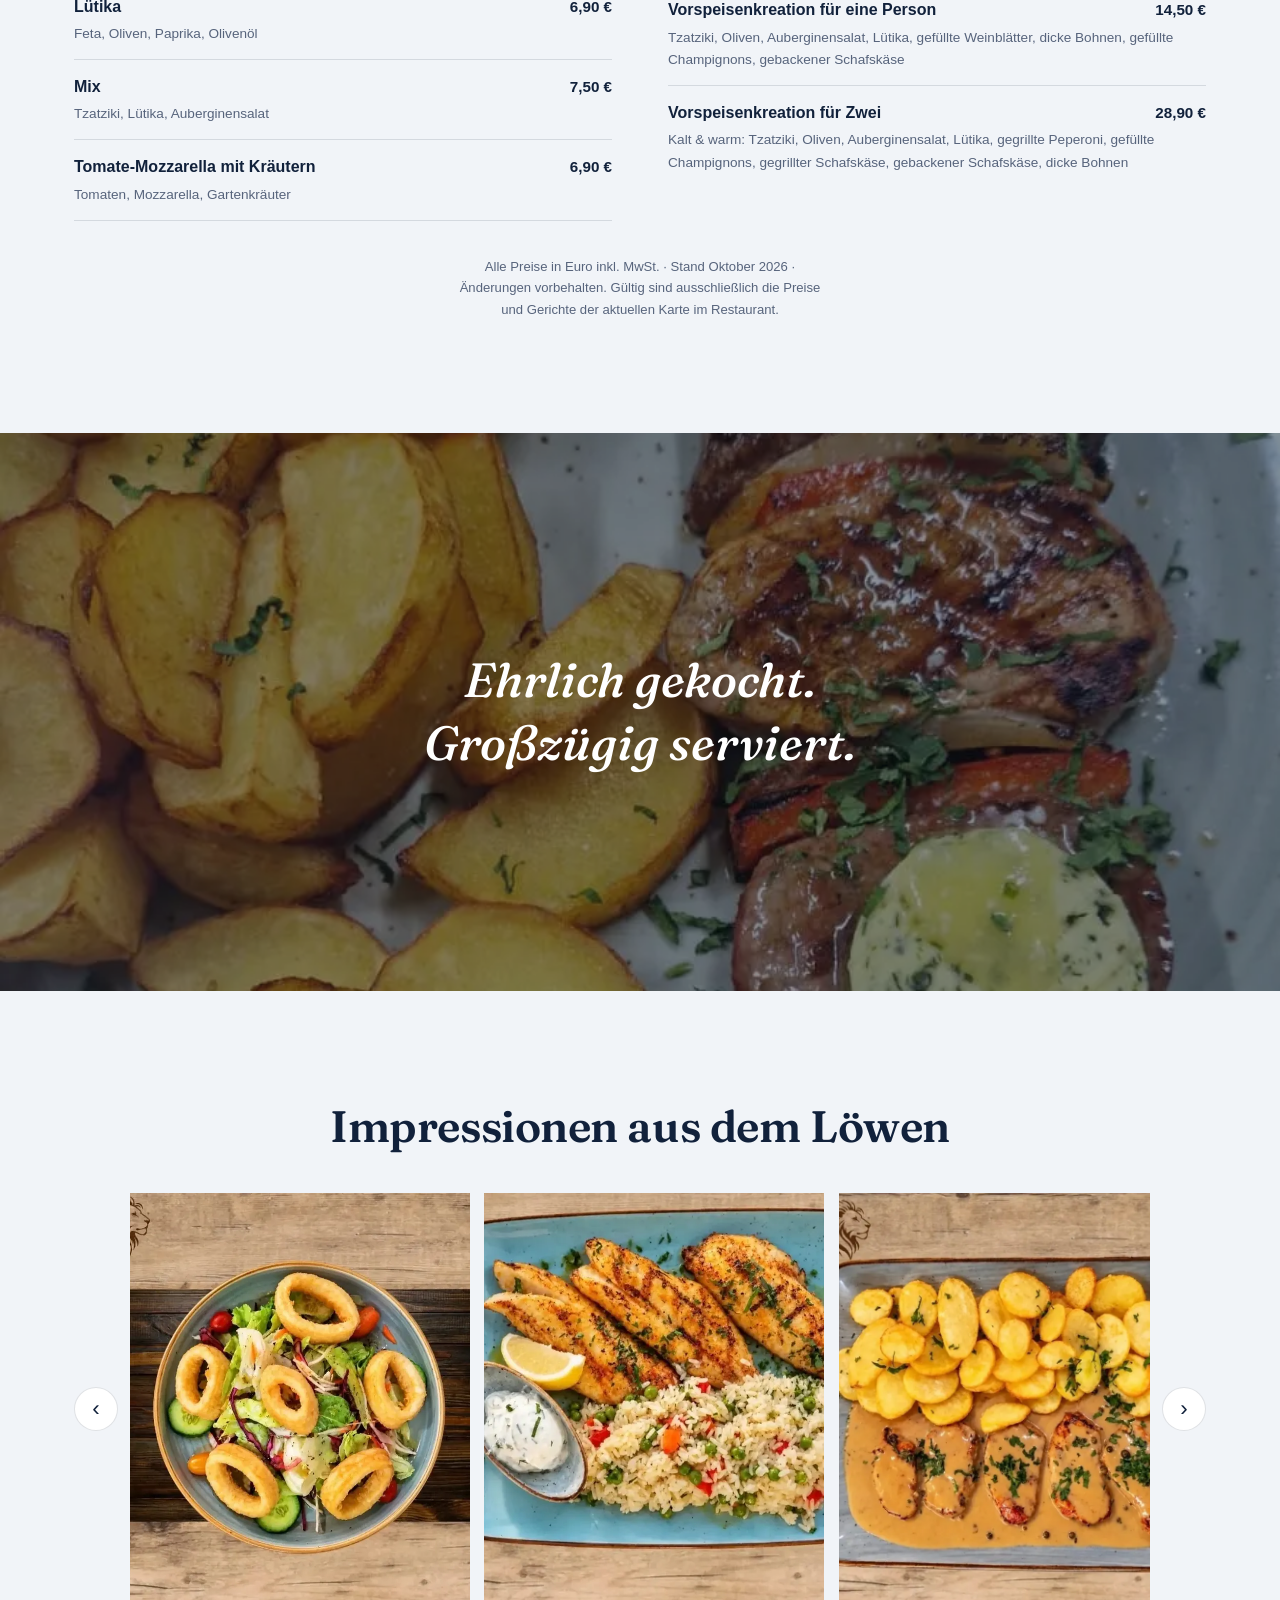
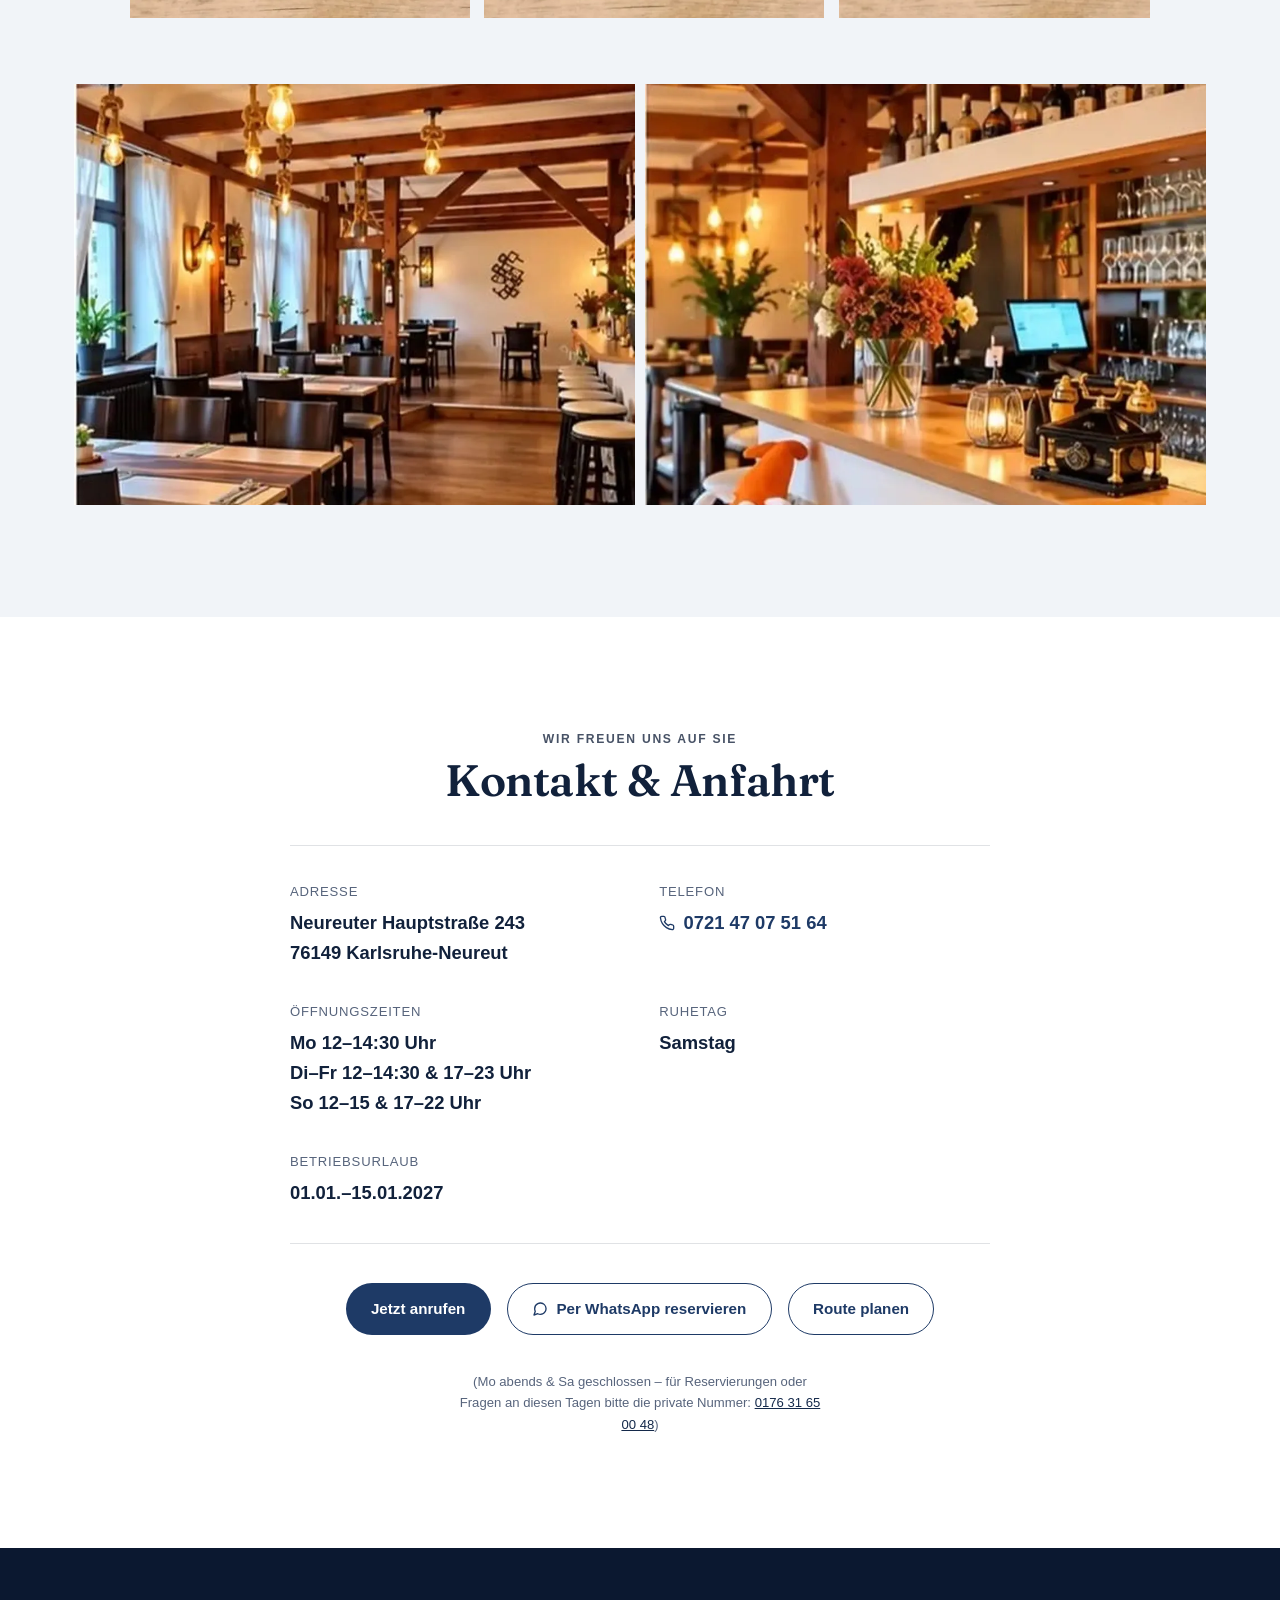
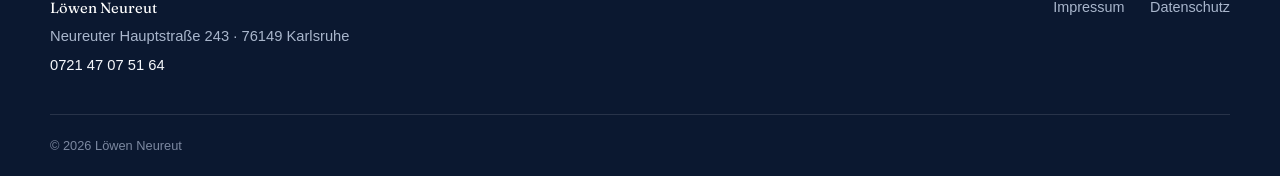
==== commit 3b170489: "Add Betriebsurlaub notice for 01.01.-15.01.2027 New contact-facts entry right after Ruhetag, matchin" ====
--- a/index.html
+++ b/index.html
@@ -489,6 +489,10 @@
             <span class="label">Ruhetag</span>
             <span class="value">Samstag</span>
           </li>
+          <li>
+            <span class="label">Betriebsurlaub</span>
+            <span class="value">01.01.–15.01.2027</span>
+          </li>
         </ul>
 
         <div class="contact-actions">
